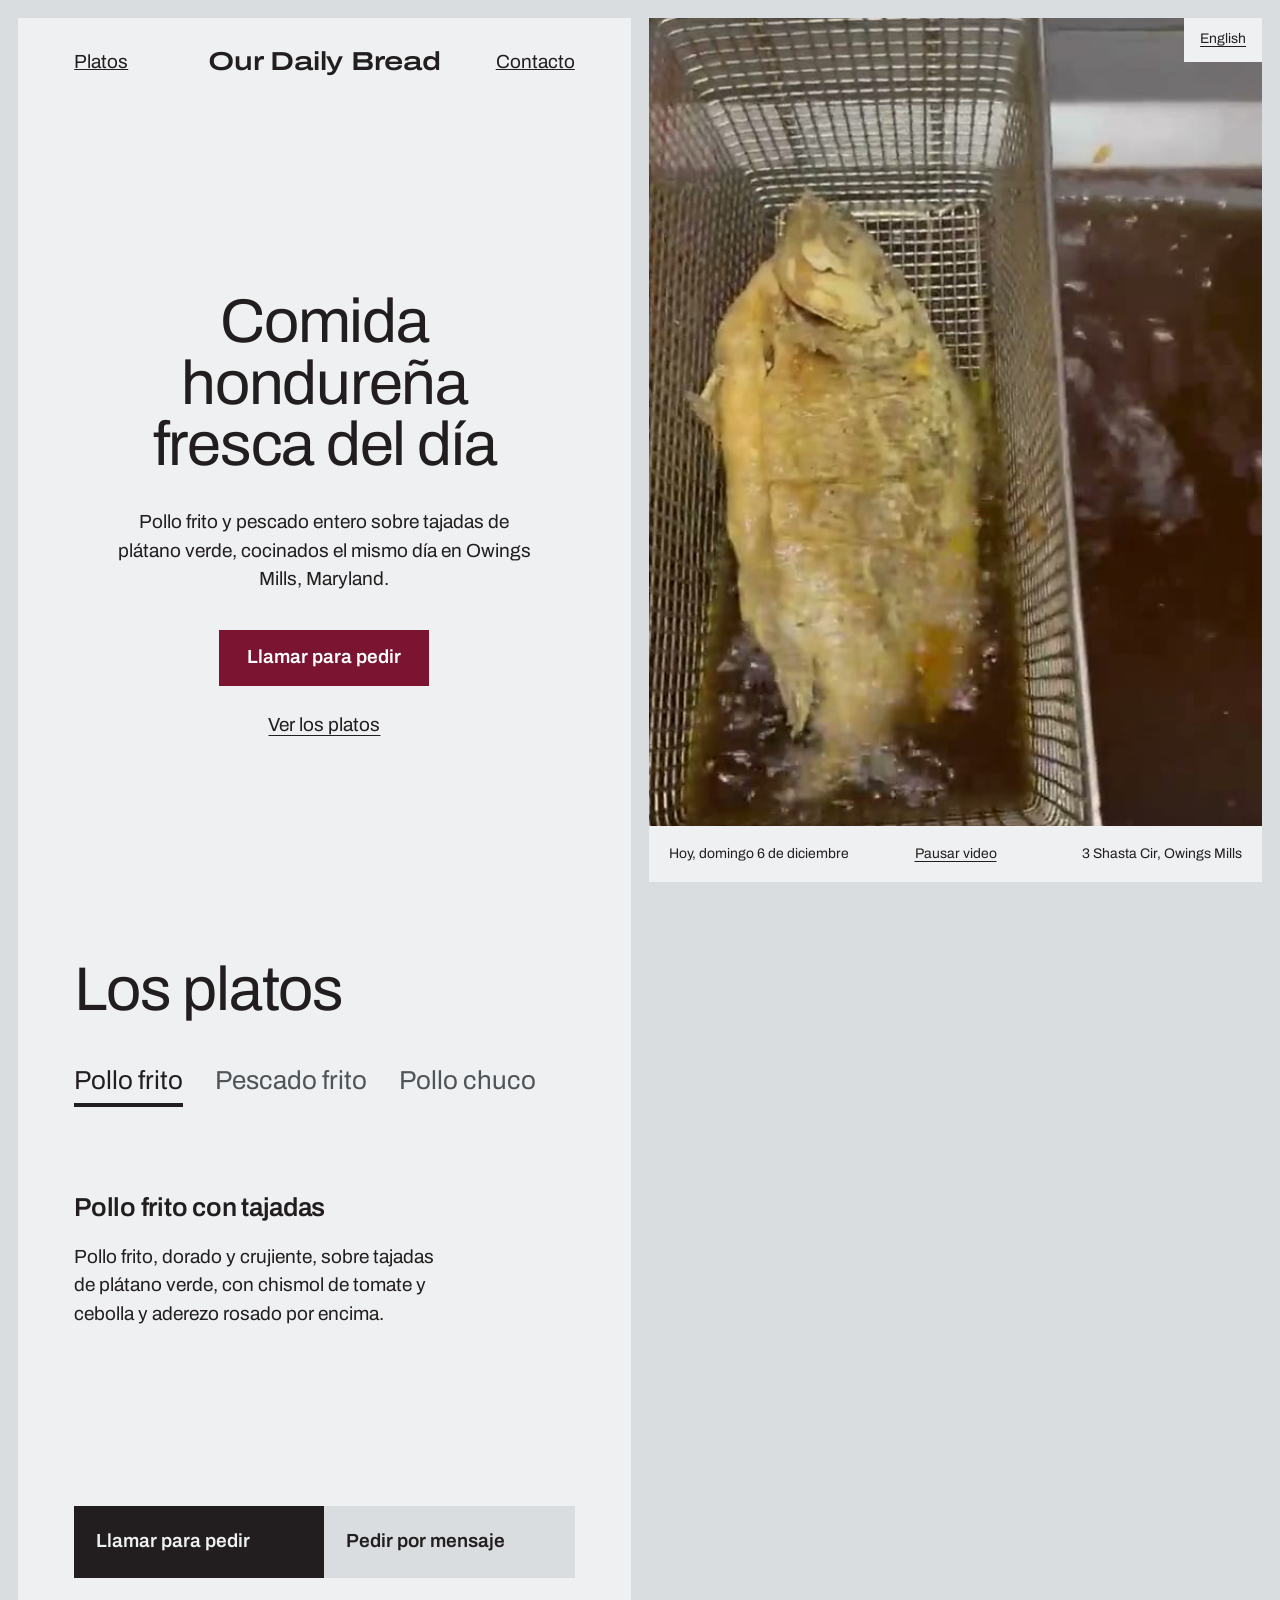
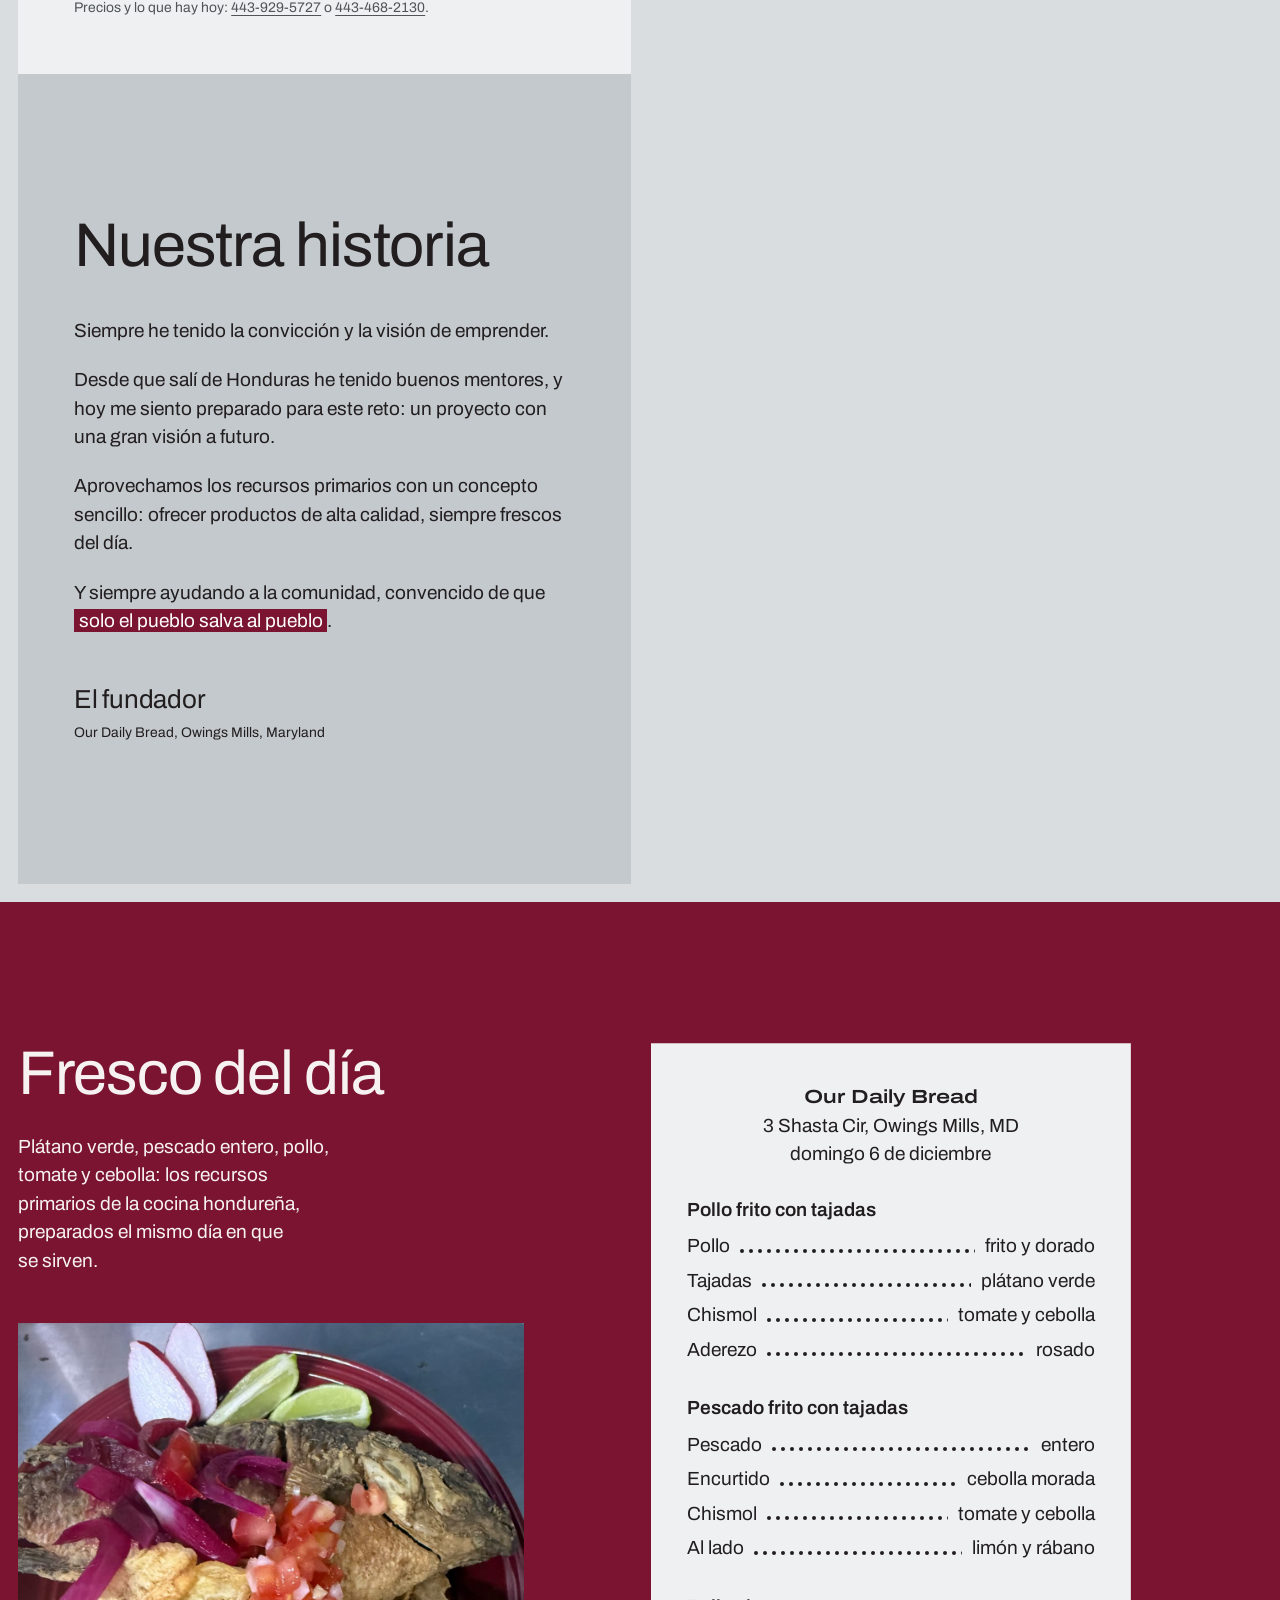
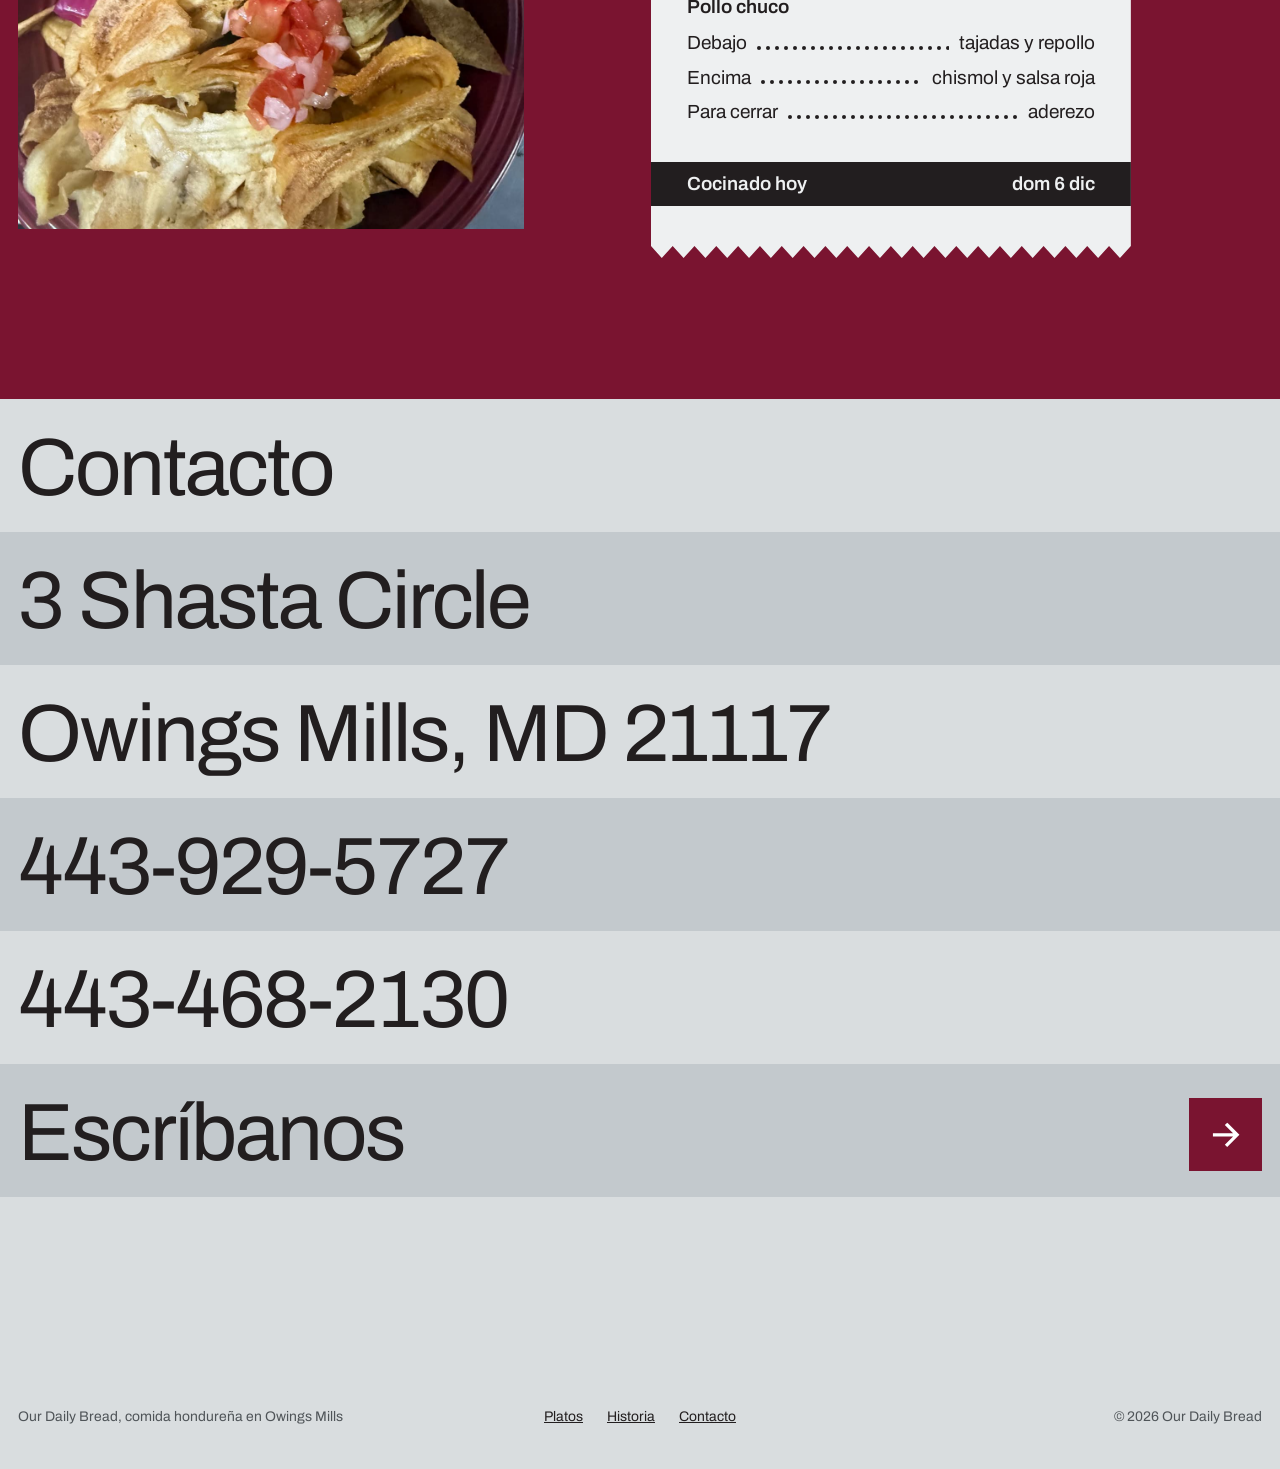
==== index.html @ 4ee17f5d "Sitio web de Our Daily Bread en español e inglés" ====
<!doctype html>
<html lang="es">
<head>
<meta charset="utf-8">
<meta name="viewport" content="width=device-width, initial-scale=1">
<title>Our Daily Bread | Comida hondureña en Owings Mills, MD</title>
<meta name="description" content="Comida hondureña fresca del día en Owings Mills, Maryland: pollo frito, pescado entero y pollo chuco con tajadas. Pedidos al 443-929-5727 o al 443-468-2130.">
<meta name="theme-color" content="#eef0f1">
<link rel="icon" href="data:,">
<link rel="preconnect" href="https://fonts.googleapis.com">
<link rel="preconnect" href="https://fonts.gstatic.com" crossorigin>
<link href="https://fonts.googleapis.com/css2?family=Archivo:wdth,wght@100..125,400..600&display=swap" rel="stylesheet">
<script>document.documentElement.classList.add('js')</script>
<script type="application/ld+json">
{
  "@context": "https://schema.org",
  "@type": "Restaurant",
  "name": "Our Daily Bread",
  "servesCuisine": "Hondureña",
  "telephone": ["+1-443-929-5727", "+1-443-468-2130"],
  "address": {
    "@type": "PostalAddress",
    "streetAddress": "3 Shasta Cir",
    "addressLocality": "Owings Mills",
    "addressRegion": "MD",
    "postalCode": "21117",
    "addressCountry": "US"
  }
}
</script>
<link rel="stylesheet" href="assets/site.css">
</head>
<body>
<a class="skip" href="#platos">Ir a los platos</a>

<div class="stage" id="inicio">
  <div class="stage-media" data-open>
    <div class="layer is-on" data-layer="freidora">
      <video muted loop playsinline preload="auto" poster="assets/pescado-freidora-poster.jpg" width="576" height="1024" aria-hidden="true">
        <source src="assets/pescado-freidora.mp4" type="video/mp4">
      </video>
    </div>
    <div class="layer" data-layer="pollo"><img src="assets/pollo-tajadas.jpg" width="1200" height="1600" alt="Pieza de pollo frito dorado sobre tajadas de plátano verde, con chismol y aderezo rosado, en plato rojo" loading="lazy" decoding="async"></div>
    <div class="layer" data-layer="pescado"><img src="assets/pescado-frito.jpg" width="1200" height="1600" alt="Pescado entero frito con encurtido de cebolla morada, chismol, limón, rábano y tajadas, en plato rojo" loading="lazy" decoding="async"></div>
    <div class="layer" data-layer="chuco"><img src="assets/pollo-chuco.jpg" width="1200" height="1600" alt="Pollo chuco en plato para llevar: pollo frito sobre tajadas con repollo, chismol, salsa roja y aderezo" loading="lazy" decoding="async"></div>
    <div class="layer" data-layer="historia">
      <video muted loop playsinline preload="none" poster="assets/pollo-chuco-armado-poster.jpg" width="576" height="1024" aria-hidden="true">
        <source src="assets/pollo-chuco-armado.mp4" type="video/mp4">
      </video>
    </div>
    <a class="idioma" href="en.html" hreflang="en" lang="en">English</a>
    <div class="stage-bar small">
      <span data-today="hoy">Cocinado el mismo día</span>
      <button class="pause" type="button" data-pause aria-pressed="false">Pausar video</button>
      <a href="https://www.google.com/maps/search/?api=1&amp;query=3+Shasta+Cir,+Owings+Mills,+MD+21117">3 Shasta Cir, Owings Mills</a>
    </div>
  </div>

  <div class="stage-text">
    <header class="sheet hero" data-stage="inicio">
      <nav class="topbar" aria-label="Principal">
        <a href="#platos">Platos</a>
        <a class="wordmark" href="#inicio" aria-label="Our Daily Bread, inicio">Our Daily Bread</a>
        <a href="#contacto">Contacto</a>
      </nav>
      <div class="hero-body">
        <h1 class="head lines">
          <span class="line"><span data-line style="--i:0">Comida hondureña</span></span>
          <span class="line"><span data-line style="--i:1">fresca del día</span></span>
        </h1>
        <p data-load style="--d:380ms">Pollo frito y pescado entero sobre tajadas de plátano verde, cocinados el mismo día en Owings Mills, Maryland.</p>
        <a class="button" href="tel:+14439295727" data-load style="--d:460ms">Llamar para pedir</a>
        <a class="link" href="#platos" data-load style="--d:520ms">Ver los platos</a>
      </div>
    </header>

    <section class="sheet platos" id="platos" data-stage="platos" aria-labelledby="platos-titulo">
      <h2 class="head" id="platos-titulo" data-reveal>Los platos</h2>
      <figure class="plato-foto">
        <img src="assets/pollo-tajadas.jpg" width="1200" height="1600" alt="Pieza de pollo frito dorado sobre tajadas de plátano verde, con chismol y aderezo rosado, en plato rojo" loading="lazy" decoding="async">
      </figure>
      <div class="tabs" role="tablist" aria-label="Elija un plato" hidden data-reveal style="--i:1">
        <span class="tab-bar" aria-hidden="true"></span>
        <button class="tab" type="button" role="tab" id="tab-pollo" aria-selected="true" aria-controls="plato-pollo" data-plate="pollo">Pollo frito</button>
        <button class="tab" type="button" role="tab" id="tab-pescado" aria-selected="false" aria-controls="plato-pescado" data-plate="pescado" tabindex="-1">Pescado frito</button>
        <button class="tab" type="button" role="tab" id="tab-chuco" aria-selected="false" aria-controls="plato-chuco" data-plate="chuco" tabindex="-1">Pollo chuco</button>
      </div>

      <div class="plato" id="plato-pollo" role="tabpanel" aria-labelledby="tab-pollo" data-plate="pollo">
        <h3>Pollo frito con tajadas</h3>
        <p>Pollo frito, dorado y crujiente, sobre tajadas de plátano verde, con chismol de tomate y cebolla y aderezo rosado por encima.</p>
        <div class="cells">
          <a class="cell cell-ink" href="tel:+14439295727">Llamar para pedir</a>
          <a class="cell cell-tone" href="sms:+14439295727?&amp;body=Hola%2C%20Our%20Daily%20Bread.%20Quiero%20pedir%20un%20pollo%20frito%20con%20tajadas." data-sms="un pollo frito con tajadas">Pedir por mensaje</a>
        </div>
      </div>
      <div class="plato" id="plato-pescado" role="tabpanel" aria-labelledby="tab-pescado" data-plate="pescado">
        <h3>Pescado frito con tajadas</h3>
        <p>Pescado entero, frito hasta quedar crujiente, con tajadas, encurtido de cebolla morada, chismol, limón y rábano.</p>
        <div class="cells">
          <a class="cell cell-ink" href="tel:+14439295727">Llamar para pedir</a>
          <a class="cell cell-tone" href="sms:+14439295727?&amp;body=Hola%2C%20Our%20Daily%20Bread.%20Quiero%20pedir%20un%20pescado%20frito%20con%20tajadas." data-sms="un pescado frito con tajadas">Pedir por mensaje</a>
        </div>
      </div>
      <div class="plato" id="plato-chuco" role="tabpanel" aria-labelledby="tab-chuco" data-plate="chuco">
        <h3>Pollo chuco</h3>
        <p>Como se come en la calle en Honduras: pollo frito sobre tajadas, con repollo, chismol, salsa roja y aderezo, en plato para llevar.</p>
        <div class="cells">
          <a class="cell cell-ink" href="tel:+14439295727">Llamar para pedir</a>
          <a class="cell cell-tone" href="sms:+14439295727?&amp;body=Hola%2C%20Our%20Daily%20Bread.%20Quiero%20pedir%20un%20pollo%20chuco." data-sms="un pollo chuco">Pedir por mensaje</a>
        </div>
      </div>
      <p class="nota small">Precios y lo que hay hoy: <a class="link nums" href="tel:+14439295727">443-929-5727</a> o <a class="link nums" href="tel:+14434682130">443-468-2130</a>.</p>
    </section>

    <section class="sheet historia" id="historia" data-stage="historia" aria-labelledby="historia-titulo">
      <div class="carta">
        <h2 class="head" id="historia-titulo" data-reveal>Nuestra historia</h2>
        <p data-reveal style="--i:1">Siempre he tenido la convicción y la visión de emprender.</p>
        <p data-reveal style="--i:2">Desde que salí de Honduras he tenido buenos mentores, y hoy me siento preparado para este reto: un proyecto con una gran visión a futuro.</p>
        <p data-reveal style="--i:3">Aprovechamos los recursos primarios con un concepto sencillo: ofrecer productos de alta calidad, siempre frescos del día.</p>
        <p data-reveal style="--i:4">Y siempre ayudando a la comunidad, convencido de que <span class="marca">solo el pueblo salva al pueblo</span>.</p>
        <p class="firma" data-reveal style="--i:5"><strong>El fundador</strong><span>Our Daily Bread, Owings Mills, Maryland</span></p>
      </div>
    </section>
  </div>
</div>

<section class="fresco" id="fresco" aria-labelledby="fresco-titulo">
  <div class="fresco-grid">
    <div class="fresco-text">
      <h2 class="head" id="fresco-titulo" data-reveal>Fresco del día</h2>
      <p data-reveal style="--i:1">Plátano verde, pescado entero, pollo, tomate y cebolla: los recursos primarios de la cocina hondureña, preparados el mismo día en que se sirven.</p>
      <img class="fresco-foto settle" data-reveal style="--i:2" src="assets/pescado-cerca.jpg" width="1200" height="1600" alt="De cerca: rábano, limón, encurtido morado, chismol y tajadas junto al pescado frito" loading="lazy" decoding="async">
    </div>

    <div class="comanda" role="group" aria-label="Lo que lleva cada plato" data-reveal style="--i:1">
      <div class="comanda-cabeza">
        <strong>Our Daily Bread</strong>
        <span>3 Shasta Cir, Owings Mills, MD</span><br>
        <span data-today="largo">Cocinado el mismo día</span>
      </div>
      <div class="grupo">
        <h3>Pollo frito con tajadas</h3>
        <dl>
          <div class="fila" data-reveal style="--i:0"><dt>Pollo</dt><dd>frito y dorado</dd></div>
          <div class="fila" data-reveal style="--i:1"><dt>Tajadas</dt><dd>plátano verde</dd></div>
          <div class="fila" data-reveal style="--i:2"><dt>Chismol</dt><dd>tomate y cebolla</dd></div>
          <div class="fila" data-reveal style="--i:3"><dt>Aderezo</dt><dd>rosado</dd></div>
        </dl>
      </div>
      <div class="grupo">
        <h3>Pescado frito con tajadas</h3>
        <dl>
          <div class="fila" data-reveal style="--i:0"><dt>Pescado</dt><dd>entero</dd></div>
          <div class="fila" data-reveal style="--i:1"><dt>Encurtido</dt><dd>cebolla morada</dd></div>
          <div class="fila" data-reveal style="--i:2"><dt>Chismol</dt><dd>tomate y cebolla</dd></div>
          <div class="fila" data-reveal style="--i:3"><dt>Al lado</dt><dd>limón y rábano</dd></div>
        </dl>
      </div>
      <div class="grupo">
        <h3>Pollo chuco</h3>
        <dl>
          <div class="fila" data-reveal style="--i:0"><dt>Debajo</dt><dd>tajadas y repollo</dd></div>
          <div class="fila" data-reveal style="--i:1"><dt>Encima</dt><dd>chismol y salsa roja</dd></div>
          <div class="fila" data-reveal style="--i:2"><dt>Para cerrar</dt><dd>aderezo</dd></div>
        </dl>
      </div>
      <p class="total"><span>Cocinado hoy</span><span data-today="corto">del día</span></p>
    </div>
  </div>
</section>

<section class="contacto" id="contacto" aria-labelledby="contacto-titulo">
  <div class="row"><h2 id="contacto-titulo" data-reveal>Contacto</h2></div>
  <a class="row" href="https://www.google.com/maps/search/?api=1&amp;query=3+Shasta+Cir,+Owings+Mills,+MD+21117"><span class="txt" data-reveal>3 Shasta Circle</span></a>
  <a class="row" href="https://www.google.com/maps/search/?api=1&amp;query=3+Shasta+Cir,+Owings+Mills,+MD+21117"><span class="txt" data-reveal>Owings Mills, MD 21117</span></a>
  <a class="row nums" href="tel:+14439295727" aria-label="Llamar al 443-929-5727"><span class="txt" data-reveal>443-929-5727</span></a>
  <a class="row nums" href="tel:+14434682130" aria-label="Llamar al 443-468-2130"><span class="txt" data-reveal>443-468-2130</span></a>
  <a class="row row-saludo" href="sms:+14439295727?&amp;body=Hola%2C%20Our%20Daily%20Bread." data-sms="">
    <span class="txt" data-reveal>Escríbanos</span>
    <span class="flecha" aria-hidden="true"><svg viewBox="0 0 24 24" fill="none" stroke="currentColor" stroke-width="2.4" stroke-linecap="square"><path d="M4 12h15M13 5l7 7-7 7"/></svg></span>
  </a>
</section>

<footer class="pie">
  <p>Our Daily Bread, comida hondureña en Owings Mills</p>
  <nav aria-label="Pie de página">
    <a href="#platos">Platos</a>
    <a href="#historia">Historia</a>
    <a href="#contacto">Contacto</a>
  </nav>
  <p>© 2026 Our Daily Bread</p>
</footer>

<script src="assets/site.js"></script>
</body>
</html>
---- assets/site.css ----
:root {
  /* colores tomados del sujeto: la mesa de acero, la luz sobre el acero y el plato rojo vino */
  --bg: #d9dddf;
  --surface: #eef0f1;
  --ink: #221e1f;
  --muted: #4f5458;
  --accent: #7a1430;
  --accent-ink: #ffffff;
  --field-1: #c3c9cd;  --field-1-ink: #221e1f;
  --field-2: #7a1430;  --field-2-ink: #f7f2f2;

  --font: "Archivo", system-ui, sans-serif;
  --step-small: clamp(0.8125rem, 0.79rem + 0.1vw, 0.875rem);
  --step-body: clamp(1.0625rem, 1rem + 0.25vw, 1.1875rem);
  --step-lead: clamp(1.25rem, 1.1rem + 0.7vw, 1.625rem);
  --step-head: clamp(2rem, 1.3rem + 3.2vw, 4rem);
  --step-display: clamp(2.25rem, 0.6rem + 5.6vw, 5.5rem);

  --frame: clamp(16px, 1.4vw, 20px);
  --pad: clamp(24px, 4.4vw, 64px);
  --gutter: clamp(16px, 1.7vw, 24px);
  --section: clamp(88px, 11vw, 160px);

  --ease-out: cubic-bezier(0.22, 1, 0.36, 1);
  --ease-expo: cubic-bezier(0.16, 1, 0.3, 1);
  --ease-in-out: cubic-bezier(0.76, 0, 0.24, 1);
  --ease-soft: cubic-bezier(0.33, 1, 0.68, 1);
  --t-press: 140ms;
  --t-hover: 180ms;
  --fade: 1600ms;
}

*, *::before, *::after { box-sizing: border-box; }
html { -webkit-text-size-adjust: 100%; text-size-adjust: 100%; }
body { margin: 0; background: var(--bg); color: var(--ink); font-family: var(--font); font-size: var(--step-body); line-height: 1.5; font-kerning: normal; -webkit-font-smoothing: antialiased; }
h1, h2, h3, p, figure, dl, dd { margin: 0; }
h1, h2, h3 { font-weight: 400; text-wrap: balance; }
p { text-wrap: pretty; }
img, video { display: block; max-width: 100%; }
a { color: inherit; }
button { font: inherit; color: inherit; background: none; border: 0; padding: 0; cursor: pointer; }
:focus-visible { outline: 2px solid var(--accent); outline-offset: 3px; }
::selection { background: var(--accent); color: var(--accent-ink); }
.nums { font-variant-numeric: tabular-nums; }
[hidden] { display: none !important; }

.skip { position: absolute; left: var(--frame); top: -100px; z-index: 10; background: var(--ink); color: var(--surface); padding: 12px 16px; text-decoration: none; }
.skip:focus { top: var(--frame); }

.head { font-size: var(--step-head); line-height: 1.0; letter-spacing: -0.02em; }
.lead { font-size: var(--step-lead); line-height: 1.3; letter-spacing: -0.01em; }
.small { font-size: var(--step-small); line-height: 1.45; }

.button { display: inline-flex; align-items: center; justify-content: center; min-height: 56px; padding: 0 28px; background: var(--accent); color: var(--accent-ink); font-weight: 600; text-decoration: none; transition: transform var(--t-press) var(--ease-out), background-color var(--t-hover) ease; }
.button:active { transform: scale(0.97); }
.link { text-decoration: underline; text-decoration-thickness: 0.07em; text-underline-offset: 0.22em; transition: text-decoration-color var(--t-hover) ease, color var(--t-hover) ease; }

/* ---------- el escenario: media fija a la derecha, hojas de papel a la izquierda ---------- */
.stage { display: grid; grid-template-columns: minmax(0, 1fr) minmax(0, 1fr); column-gap: var(--frame); padding: var(--frame); align-items: start; }
.stage-media { grid-column: 2; grid-row: 1; position: sticky; top: var(--frame); height: calc(100svh - 2 * var(--frame)); overflow: clip; background: #3a2a22; }
.layer { position: absolute; inset: 0; opacity: 0; transition: opacity var(--fade) var(--ease-soft); }
.layer.is-on { opacity: 1; }
.layer img, .layer video { width: 100%; height: 100%; object-fit: cover; background: #3a2a22; }
.layer img { object-position: 50% 45%; }
.stage-bar { position: absolute; inset: auto 0 0 0; min-height: 56px; display: grid; grid-template-columns: 1fr auto 1fr; align-items: center; gap: 16px; padding: 8px 20px; background: var(--surface); }
.stage-bar > :last-child { justify-self: end; text-align: right; }
.stage-bar a { text-decoration: none; }
.idioma { position: absolute; top: 0; right: 0; min-height: 44px; display: inline-flex; align-items: center; padding: 0 16px; background: var(--surface); font-size: var(--step-small); text-decoration: underline; text-decoration-thickness: 0.07em; text-underline-offset: 0.22em; }
.pause { min-height: 40px; padding: 0 4px; text-decoration: underline; text-decoration-thickness: 0.07em; text-underline-offset: 0.22em; }

.stage-text { grid-column: 1; grid-row: 1; min-width: 0; }
.sheet { background: var(--surface); padding: var(--pad); }

/* portada, armada como una carta de menú */
.hero { min-height: calc(100svh - 2 * var(--frame)); display: flex; flex-direction: column; align-items: center; text-align: center; padding-top: 22px; }
.topbar { width: 100%; display: grid; grid-template-columns: 1fr auto 1fr; align-items: center; gap: 16px; }
.topbar > :first-child { justify-self: start; }
.topbar > :last-child { justify-self: end; }
.topbar a { min-height: 44px; display: inline-flex; align-items: center; }
.wordmark { font-size: var(--step-lead); font-weight: 600; font-stretch: 125%; letter-spacing: -0.01em; text-decoration: none; white-space: nowrap; }
.hero-body { margin-top: clamp(4.5rem, 23svh, 14rem); display: flex; flex-direction: column; align-items: center; }
.hero h1 { max-width: 18ch; }
.lines .line { display: block; overflow: clip; padding-bottom: 0.08em; margin-bottom: -0.08em; }
.lines [data-line] { display: block; }
.hero-body > p { margin-top: 32px; max-width: 40ch; }
.hero-body .button { margin-top: 36px; }
.hero-body .link { margin-top: 18px; min-height: 44px; display: inline-flex; align-items: center; }

/* los platos */
.platos { min-height: 88svh; display: flex; flex-direction: column; padding-top: clamp(56px, 6vw, 96px); }
/* pestañas deslizantes (transitions.dev "tabs sliding", con barra de tinta en lugar de píldora) */
.tabs { position: relative; display: flex; flex-wrap: wrap; gap: 6px 32px; margin-top: 36px; padding-bottom: 6px; font-size: var(--step-lead); letter-spacing: -0.01em; }
.tab { min-height: 48px; color: var(--muted); transition: color 250ms var(--ease-out); }
.tab[aria-selected="true"] { color: var(--ink); }
.tab-bar { position: absolute; left: 0; top: 0; width: 0; height: 4px; background: var(--ink); transition: transform 250ms var(--ease-out), width 250ms var(--ease-out); will-change: transform, width; pointer-events: none; }
@media (prefers-reduced-motion: reduce) { .tab-bar, .tab { transition: none !important; } }
.plato { flex: 1; display: flex; flex-direction: column; padding-top: clamp(48px, 9svh, 112px); }
.plato + .plato { margin-top: 48px; }
.js .plato + .plato { margin-top: 0; }
.plato h3 { font-size: var(--step-lead); line-height: 1.2; letter-spacing: -0.01em; font-weight: 600; }
.plato p { margin-top: 20px; max-width: 34ch; }
.cells { margin-top: auto; padding-top: 48px; display: grid; grid-template-columns: 1fr 1fr; }
.cell { min-height: 72px; display: flex; align-items: center; padding: 0 22px; font-weight: 600; text-decoration: none; transition: transform var(--t-press) var(--ease-out), background-color var(--t-hover) ease, color var(--t-hover) ease; }
.cell:active { transform: scale(0.98); }
.cell-ink { background: var(--ink); color: var(--surface); }
.cell-tone { background: var(--bg); color: var(--ink); }
.nota { margin-top: 20px; color: var(--muted); }
.nota a { white-space: nowrap; }
.plato-foto { display: none; }

/* la carta del fundador */
.historia { background: var(--field-1); color: var(--field-1-ink); padding-block: var(--section); }
.carta { max-width: 520px; }
.carta h2 { margin-bottom: 40px; }
.carta p + p { margin-top: 1.1em; }
.marca { background: var(--accent); color: var(--accent-ink); padding: 0.06em 0.24em; box-decoration-break: clone; -webkit-box-decoration-break: clone; }
.carta .firma { margin-top: 44px; }
.firma strong { display: block; font-size: var(--step-lead); font-weight: 400; letter-spacing: -0.01em; }
.firma span { display: block; margin-top: 4px; font-size: var(--step-small); }

/* fresco del día: el campo rojo del plato y la comanda */
.fresco { background: var(--field-2); color: var(--field-2-ink); padding: var(--section) var(--frame); }
.fresco-grid { display: grid; grid-template-columns: repeat(12, minmax(0, 1fr)); column-gap: var(--gutter); align-items: start; }
.fresco-text { grid-column: 1 / span 5; }
.fresco-text p { margin-top: 28px; max-width: 30ch; }
.fresco-foto { margin-top: 48px; width: 100%; height: auto; aspect-ratio: 1; object-fit: cover; background: #5c1024; }
.comanda { grid-column: 7 / span 5; width: 100%; max-width: 480px; background: var(--surface); color: var(--ink); padding: 40px 36px 52px; font-variant-numeric: tabular-nums;
  clip-path: polygon(0 0, 100% 0, 100% calc(100% - 12px), 97.727% 100%, 95.455% calc(100% - 12px), 93.182% 100%, 90.909% calc(100% - 12px), 88.636% 100%, 86.364% calc(100% - 12px), 84.091% 100%, 81.818% calc(100% - 12px), 79.545% 100%, 77.273% calc(100% - 12px), 75% 100%, 72.727% calc(100% - 12px), 70.455% 100%, 68.182% calc(100% - 12px), 65.909% 100%, 63.636% calc(100% - 12px), 61.364% 100%, 59.091% calc(100% - 12px), 56.818% 100%, 54.545% calc(100% - 12px), 52.273% 100%, 50% calc(100% - 12px), 47.727% 100%, 45.455% calc(100% - 12px), 43.182% 100%, 40.909% calc(100% - 12px), 38.636% 100%, 36.364% calc(100% - 12px), 34.091% 100%, 31.818% calc(100% - 12px), 29.545% 100%, 27.273% calc(100% - 12px), 25% 100%, 22.727% calc(100% - 12px), 20.455% 100%, 18.182% calc(100% - 12px), 15.909% 100%, 13.636% calc(100% - 12px), 11.364% 100%, 9.091% calc(100% - 12px), 6.818% 100%, 4.545% calc(100% - 12px), 2.273% 100%, 0% calc(100% - 12px)); }
.comanda-cabeza { text-align: center; }
.comanda-cabeza strong { display: block; font-weight: 600; font-stretch: 125%; }
.grupo { margin-top: 28px; }
.grupo h3 { font-size: inherit; font-weight: 600; line-height: 1.4; margin-bottom: 6px; }
.fila { display: flex; align-items: baseline; gap: 10px; padding-block: 3px; }
.fila dt { order: 1; }
.fila dd { order: 3; text-align: right; }
.fila::after { content: ""; order: 2; flex: 1; min-width: 24px; height: 4px; align-self: center; transform: translateY(4px);
  background: url("data:image/svg+xml,%3Csvg xmlns='http://www.w3.org/2000/svg' width='9' height='4'%3E%3Ccircle cx='2' cy='2' r='2' fill='%23221e1f'/%3E%3C/svg%3E") repeat-x left center / 9px 4px; }
.total { margin: 32px -36px 0; min-height: 44px; display: flex; justify-content: space-between; align-items: center; gap: 16px; padding: 0 36px; background: var(--ink); color: var(--surface); font-weight: 600; }

/* contacto: la dirección en filas grandes */
.contacto { font-size: var(--step-display); line-height: 1.0; letter-spacing: -0.025em; }
.row { min-height: clamp(84px, 10.4vw, 150px); display: flex; align-items: flex-end; justify-content: space-between; gap: 24px; padding: 0 var(--frame) 0.28em; text-decoration: none; background: var(--bg); color: var(--ink); }
.row:nth-child(even) { background: var(--field-1); }
.contacto h2 { font-size: inherit; }
a.row { transition: background-color var(--t-hover) ease, color var(--t-hover) ease; }
a.row .txt { transition: transform 420ms var(--ease-out); }
.row-saludo .flecha { flex: none; width: 0.9em; height: 0.9em; margin-bottom: 0.04em; display: grid; place-items: center; background: var(--accent); color: var(--accent-ink); transition: transform var(--t-press) var(--ease-out); }
.row-saludo .flecha svg { width: 46%; height: 46%; }
.row-saludo:active .flecha { transform: scale(0.94); }

/* cierre: una sola línea */
.pie { display: grid; grid-template-columns: 1fr auto 1fr; align-items: baseline; gap: 16px 24px; padding: 22svh var(--frame) 30px; font-size: var(--step-small); }
.pie nav { display: flex; gap: 24px; }
.pie nav a { min-height: 44px; display: inline-flex; align-items: center; }
.pie > :last-child { justify-self: end; color: var(--muted); }
.pie > :first-child { color: var(--muted); }

@media (hover: hover) and (pointer: fine) {
  .button:hover { background: #5e0f25; }
  .link:hover, .pause:hover, .idioma:hover { text-decoration-thickness: 0.14em; }
  .topbar a:hover, .pie nav a:hover { text-decoration: underline; text-decoration-thickness: 0.07em; text-underline-offset: 0.22em; }
  .tab:hover { color: var(--ink); }
  .cell-ink:hover { background: var(--accent); color: var(--accent-ink); }
  .cell-tone:hover { background: var(--field-1); }
  a.row:hover { background: var(--ink); color: var(--surface); }
  a.row:hover .txt { transform: translateX(0.18em); }
}

/* ---------- teléfono y tableta: una sola columna ---------- */
@media (max-width: 56.24em) {
  .stage { display: block; padding: var(--frame) 0 0; }
  .stage-media { position: sticky; top: var(--frame); height: 56svh; margin-inline: var(--frame); z-index: 0; }
  .stage-text { position: relative; z-index: 1; }
  .sheet { padding-inline: var(--frame); }
  .hero { min-height: 0; padding-top: 20px; padding-bottom: 64px; }
  .topbar { gap: 12px; }
  .wordmark { font-stretch: 110%; }
  .hero-body { margin-top: 44px; }
  .hero-body > p { margin-top: 24px; }
  .hero-body .button { width: 100%; margin-top: 28px; }
  .stage-bar { grid-template-columns: 1fr auto; padding: 6px 16px; }
  .stage-bar > :last-child { display: none; }
  .stage-bar > :nth-child(2) { justify-self: end; }
  .platos { min-height: 0; padding-top: 56px; padding-bottom: 64px; }
  .plato-foto { display: block; max-width: 560px; margin-top: 28px; aspect-ratio: 1; background: var(--bg); }
  .plato-foto img { width: 100%; height: 100%; object-fit: cover; }
  .tabs { margin-top: 20px; gap: 4px 16px; font-size: var(--step-body); letter-spacing: 0; }
  .plato { padding-top: 28px; }
  .cells { grid-template-columns: 1fr; padding-top: 32px; }
  .cell { min-height: 60px; }
  .historia { padding-block: 88px; }
  .fresco { padding-block: 88px; }
  .fresco-text, .comanda { grid-column: 1 / -1; }
  .fresco-foto { margin-top: 36px; }
  .comanda { max-width: 560px; margin-top: 48px; padding-inline: 22px; }
  .total { margin-inline: -22px; padding-inline: 22px; }
  .contacto { font-size: clamp(2rem, 9.6vw, 3.5rem); }
  .row { align-items: center; padding-block: 12px; }
  .contacto .row-saludo { background: var(--accent); color: var(--accent-ink); }
  .row-saludo .flecha { width: 56px; height: 56px; margin: 0; background: var(--accent-ink); color: var(--accent); }
  .row-saludo .flecha svg { width: 22px; height: 22px; }
  .pie { grid-template-columns: 1fr; gap: 8px; padding: 20svh var(--frame) 24px; }
  .pie nav { flex-wrap: wrap; gap: 0 20px; }
  .pie > :last-child { justify-self: start; }
}

/* ---------- movimiento: solo con JS y sin preferencia de movimiento reducido ---------- */
@media (prefers-reduced-motion: no-preference) {
  .layer img { transform: scale(1.06); transition: transform 7s var(--ease-soft); }
  .layer.is-on img { transform: none; }
  .js .hero [data-line] { transform: translateY(105%); animation: line-up 900ms var(--ease-expo) forwards; animation-delay: calc(120ms + var(--i, 0) * 90ms); }
  .js .hero [data-load] { opacity: 0; transform: translateY(14px); animation: rise 560ms var(--ease-out) forwards; animation-delay: var(--d, 400ms); }
  .js .stage-media[data-open] { clip-path: inset(0 0 100% 0); animation: open 1100ms var(--ease-in-out) 120ms forwards; }
  .js [data-reveal] { opacity: 0; transform: translateY(24px); transition: opacity 700ms var(--ease-out), transform 900ms var(--ease-expo); transition-delay: calc(var(--i, 0) * 80ms); }
  .js [data-reveal].is-in { opacity: 1; transform: none; }
  .js a.row .txt.is-in { transition: transform 420ms var(--ease-out), opacity 700ms var(--ease-out); }
  .js .fila[data-reveal] { transform: translateX(-12px); transition-delay: calc(var(--i, 0) * 55ms); }
  .js .fila[data-reveal].is-in { transform: none; }
  .js .settle[data-reveal] { transform: scale(1.04); transition: opacity 900ms var(--ease-out), transform 1400ms var(--ease-soft); }
  .js .settle[data-reveal].is-in { transform: none; }
  .js .plato:not([hidden]) > * { animation: rise 520ms var(--ease-out) both; }
  .js .plato:not([hidden]) > :nth-child(2) { animation-delay: 60ms; }
  .js .plato:not([hidden]) > :nth-child(3) { animation-delay: 120ms; }
}
@keyframes line-up { to { transform: none; } }
@keyframes rise { from { opacity: 0; transform: translateY(14px); } to { opacity: 1; transform: none; } }
@keyframes open { to { clip-path: inset(0); } }
@media (prefers-reduced-motion: reduce) { .layer { transition: none; } }
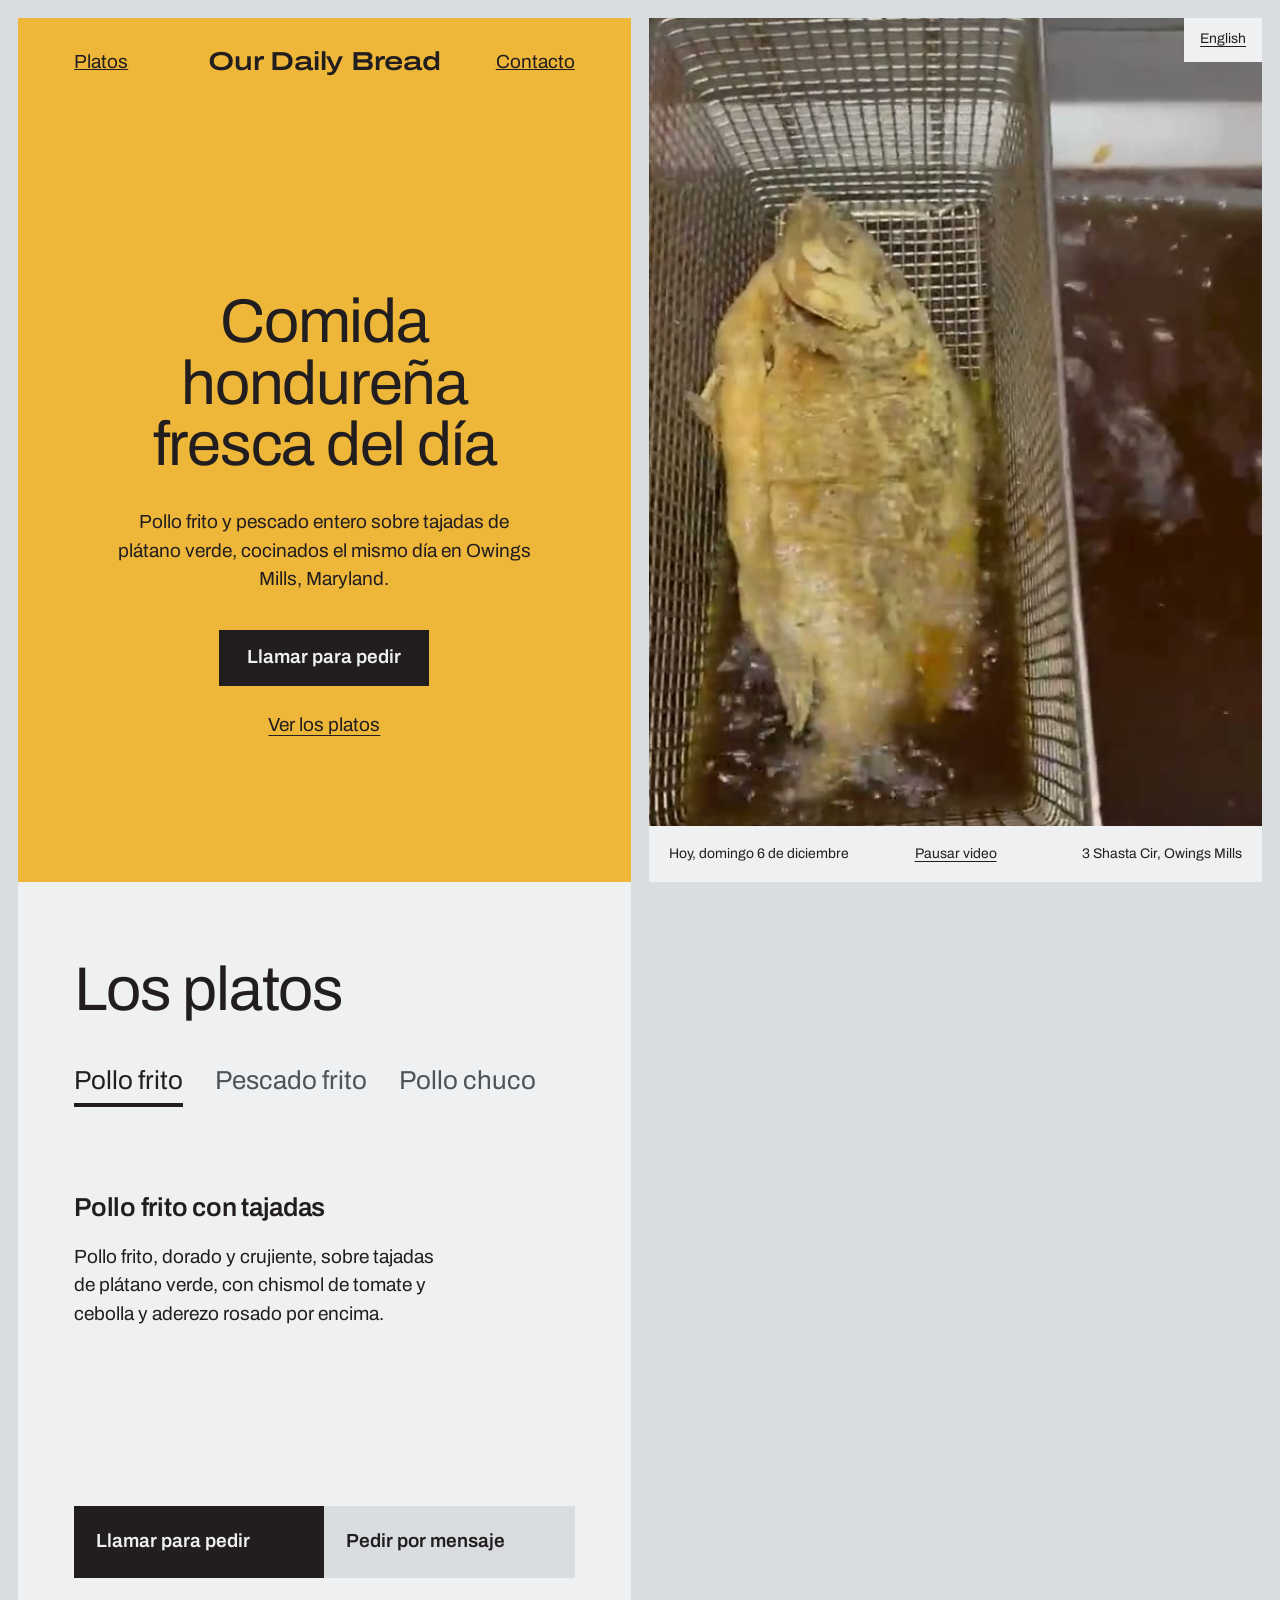
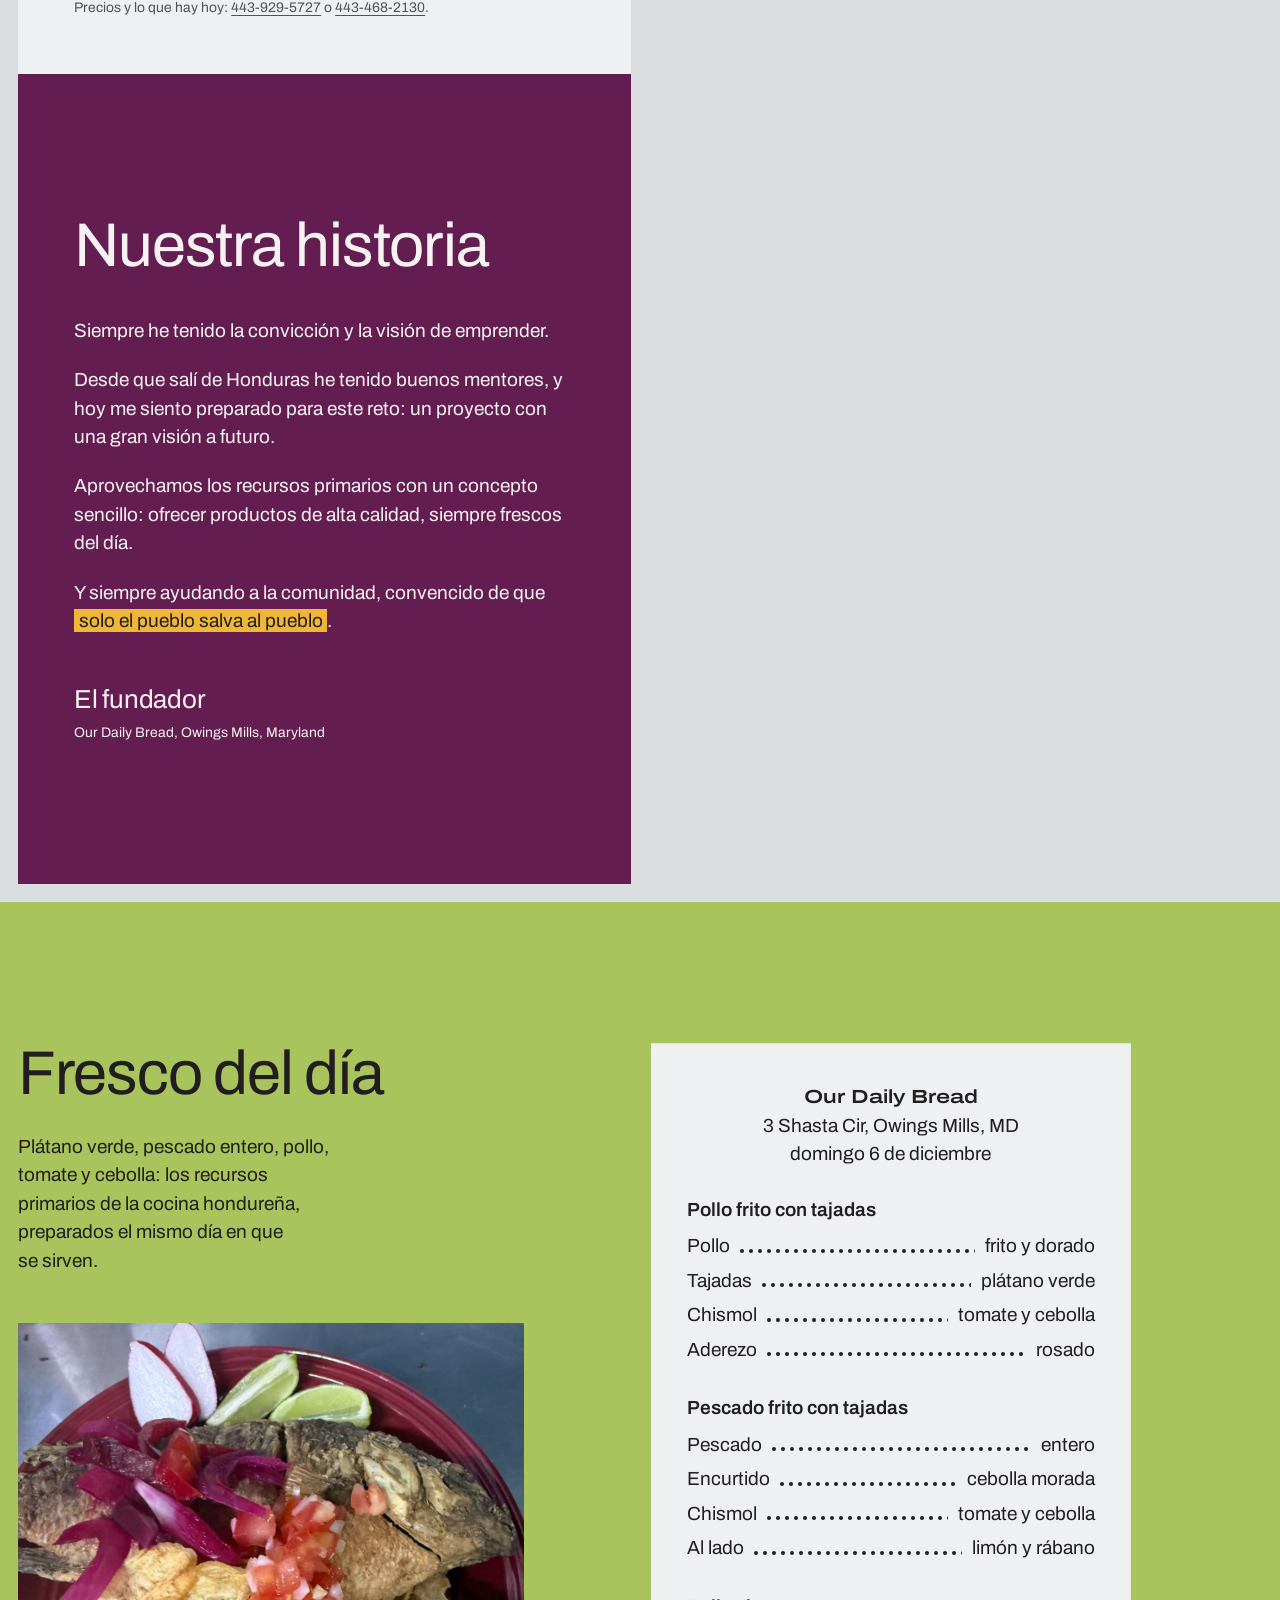
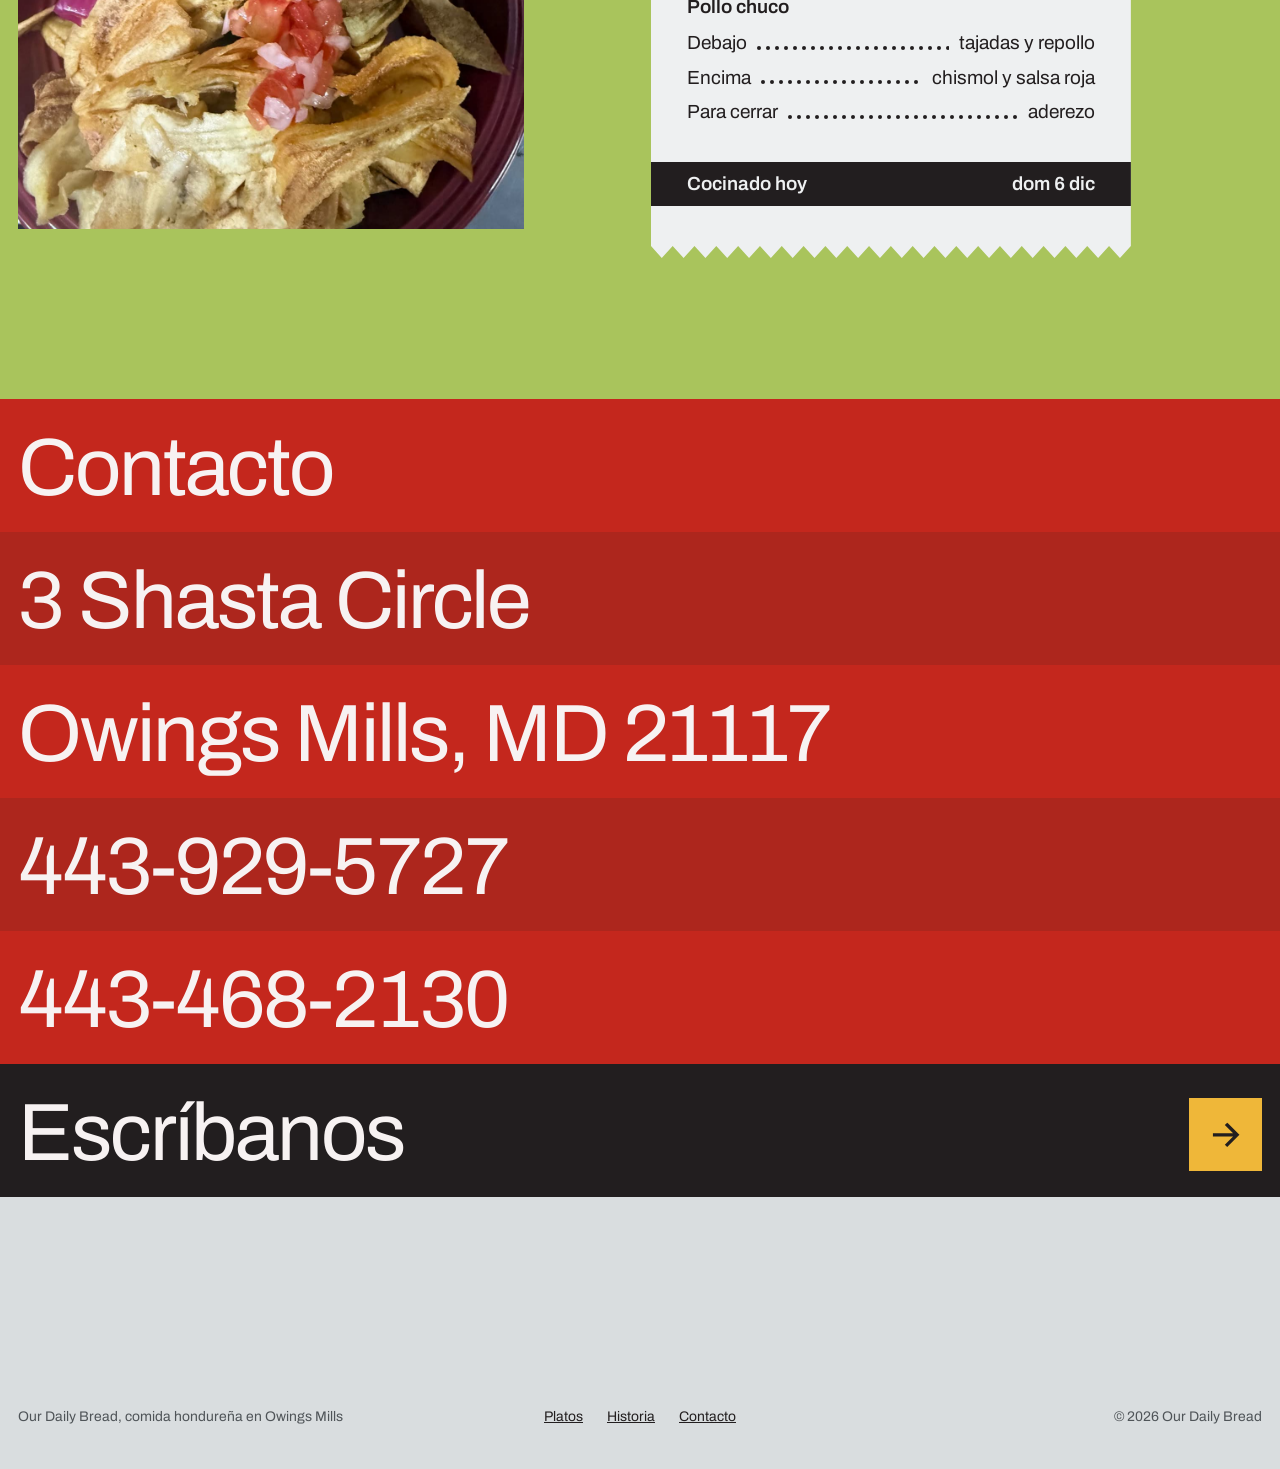
==== commit e7bed024: "Paleta con los colores del cliente: amarillo, morado, verde y rojo Cada color ocupa una sección ente" ====
--- a/index.html
+++ b/index.html
@@ -5,7 +5,7 @@
 <meta name="viewport" content="width=device-width, initial-scale=1">
 <title>Our Daily Bread | Comida hondureña en Owings Mills, MD</title>
 <meta name="description" content="Comida hondureña fresca del día en Owings Mills, Maryland: pollo frito, pescado entero y pollo chuco con tajadas. Pedidos al 443-929-5727 o al 443-468-2130.">
-<meta name="theme-color" content="#eef0f1">
+<meta name="theme-color" content="#d9dddf">
 <link rel="icon" href="data:,">
 <link rel="preconnect" href="https://fonts.googleapis.com">
 <link rel="preconnect" href="https://fonts.gstatic.com" crossorigin>
--- a/assets/site.css
+++ b/assets/site.css
@@ -1,13 +1,17 @@
 :root {
-  /* colores tomados del sujeto: la mesa de acero, la luz sobre el acero y el plato rojo vino */
+  /* el fondo sale de la mesa de acero; los cuatro colores que pidió el cliente salen del plato.
+     Cada color es una sección entera (nunca dos colores dentro de un mismo bloque) y la acción va en tinta. */
   --bg: #d9dddf;
   --surface: #eef0f1;
   --ink: #221e1f;
   --muted: #4f5458;
-  --accent: #7a1430;
-  --accent-ink: #ffffff;
-  --field-1: #c3c9cd;  --field-1-ink: #221e1f;
-  --field-2: #7a1430;  --field-2-ink: #f7f2f2;
+  --amarillo: #efb739;  /* la tajada dorada */
+  --morado: #631d51;    /* la cebolla morada del encurtido */
+  --verde: #a9c45c;     /* el limón */
+  --rojo: #c4271d;      /* el tomate del chismol */
+  --rojo-2: color-mix(in srgb, var(--rojo) 86%, var(--ink));
+  --claro: #f7f2f2;     /* texto sobre morado y rojo */
+  --focus: var(--ink);
 
   --font: "Archivo", system-ui, sans-serif;
   --step-small: clamp(0.8125rem, 0.79rem + 0.1vw, 0.875rem);
@@ -39,8 +43,8 @@
 img, video { display: block; max-width: 100%; }
 a { color: inherit; }
 button { font: inherit; color: inherit; background: none; border: 0; padding: 0; cursor: pointer; }
-:focus-visible { outline: 2px solid var(--accent); outline-offset: 3px; }
-::selection { background: var(--accent); color: var(--accent-ink); }
+:focus-visible { outline: 2px solid var(--focus); outline-offset: 3px; }
+::selection { background: var(--ink); color: var(--surface); }
 .nums { font-variant-numeric: tabular-nums; }
 [hidden] { display: none !important; }
 
@@ -51,16 +55,16 @@
 .lead { font-size: var(--step-lead); line-height: 1.3; letter-spacing: -0.01em; }
 .small { font-size: var(--step-small); line-height: 1.45; }
 
-.button { display: inline-flex; align-items: center; justify-content: center; min-height: 56px; padding: 0 28px; background: var(--accent); color: var(--accent-ink); font-weight: 600; text-decoration: none; transition: transform var(--t-press) var(--ease-out), background-color var(--t-hover) ease; }
+.button { display: inline-flex; align-items: center; justify-content: center; min-height: 56px; padding: 0 28px; background: var(--ink); color: var(--surface); font-weight: 600; text-decoration: none; transition: transform var(--t-press) var(--ease-out), background-color var(--t-hover) ease; }
 .button:active { transform: scale(0.97); }
 .link { text-decoration: underline; text-decoration-thickness: 0.07em; text-underline-offset: 0.22em; transition: text-decoration-color var(--t-hover) ease, color var(--t-hover) ease; }
 
 /* ---------- el escenario: media fija a la derecha, hojas de papel a la izquierda ---------- */
 .stage { display: grid; grid-template-columns: minmax(0, 1fr) minmax(0, 1fr); column-gap: var(--frame); padding: var(--frame); align-items: start; }
-.stage-media { grid-column: 2; grid-row: 1; position: sticky; top: var(--frame); height: calc(100svh - 2 * var(--frame)); overflow: clip; background: #3a2a22; }
+.stage-media { grid-column: 2; grid-row: 1; position: sticky; top: var(--frame); height: calc(100svh - 2 * var(--frame)); overflow: clip; background: var(--ink); }
 .layer { position: absolute; inset: 0; opacity: 0; transition: opacity var(--fade) var(--ease-soft); }
 .layer.is-on { opacity: 1; }
-.layer img, .layer video { width: 100%; height: 100%; object-fit: cover; background: #3a2a22; }
+.layer img, .layer video { width: 100%; height: 100%; object-fit: cover; background: var(--ink); }
 .layer img { object-position: 50% 45%; }
 .stage-bar { position: absolute; inset: auto 0 0 0; min-height: 56px; display: grid; grid-template-columns: 1fr auto 1fr; align-items: center; gap: 16px; padding: 8px 20px; background: var(--surface); }
 .stage-bar > :last-child { justify-self: end; text-align: right; }
@@ -72,7 +76,7 @@
 .sheet { background: var(--surface); padding: var(--pad); }
 
 /* portada, armada como una carta de menú */
-.hero { min-height: calc(100svh - 2 * var(--frame)); display: flex; flex-direction: column; align-items: center; text-align: center; padding-top: 22px; }
+.hero { background: var(--amarillo); color: var(--ink); min-height: calc(100svh - 2 * var(--frame)); display: flex; flex-direction: column; align-items: center; text-align: center; padding-top: 22px; }
 .topbar { width: 100%; display: grid; grid-template-columns: 1fr auto 1fr; align-items: center; gap: 16px; }
 .topbar > :first-child { justify-self: start; }
 .topbar > :last-child { justify-self: end; }
@@ -109,21 +113,21 @@
 .plato-foto { display: none; }
 
 /* la carta del fundador */
-.historia { background: var(--field-1); color: var(--field-1-ink); padding-block: var(--section); }
+.historia { background: var(--morado); color: var(--claro); --focus: var(--claro); padding-block: var(--section); }
 .carta { max-width: 520px; }
 .carta h2 { margin-bottom: 40px; }
 .carta p + p { margin-top: 1.1em; }
-.marca { background: var(--accent); color: var(--accent-ink); padding: 0.06em 0.24em; box-decoration-break: clone; -webkit-box-decoration-break: clone; }
+.marca { background: var(--amarillo); color: var(--ink); padding: 0.06em 0.24em; box-decoration-break: clone; -webkit-box-decoration-break: clone; }
 .carta .firma { margin-top: 44px; }
 .firma strong { display: block; font-size: var(--step-lead); font-weight: 400; letter-spacing: -0.01em; }
 .firma span { display: block; margin-top: 4px; font-size: var(--step-small); }
 
-/* fresco del día: el campo rojo del plato y la comanda */
-.fresco { background: var(--field-2); color: var(--field-2-ink); padding: var(--section) var(--frame); }
+/* fresco del día: el campo verde del limón y la comanda */
+.fresco { background: var(--verde); color: var(--ink); padding: var(--section) var(--frame); }
 .fresco-grid { display: grid; grid-template-columns: repeat(12, minmax(0, 1fr)); column-gap: var(--gutter); align-items: start; }
 .fresco-text { grid-column: 1 / span 5; }
 .fresco-text p { margin-top: 28px; max-width: 30ch; }
-.fresco-foto { margin-top: 48px; width: 100%; height: auto; aspect-ratio: 1; object-fit: cover; background: #5c1024; }
+.fresco-foto { margin-top: 48px; width: 100%; height: auto; aspect-ratio: 1; object-fit: cover; background: color-mix(in srgb, var(--verde) 70%, var(--ink)); }
 .comanda { grid-column: 7 / span 5; width: 100%; max-width: 480px; background: var(--surface); color: var(--ink); padding: 40px 36px 52px; font-variant-numeric: tabular-nums;
   clip-path: polygon(0 0, 100% 0, 100% calc(100% - 12px), 97.727% 100%, 95.455% calc(100% - 12px), 93.182% 100%, 90.909% calc(100% - 12px), 88.636% 100%, 86.364% calc(100% - 12px), 84.091% 100%, 81.818% calc(100% - 12px), 79.545% 100%, 77.273% calc(100% - 12px), 75% 100%, 72.727% calc(100% - 12px), 70.455% 100%, 68.182% calc(100% - 12px), 65.909% 100%, 63.636% calc(100% - 12px), 61.364% 100%, 59.091% calc(100% - 12px), 56.818% 100%, 54.545% calc(100% - 12px), 52.273% 100%, 50% calc(100% - 12px), 47.727% 100%, 45.455% calc(100% - 12px), 43.182% 100%, 40.909% calc(100% - 12px), 38.636% 100%, 36.364% calc(100% - 12px), 34.091% 100%, 31.818% calc(100% - 12px), 29.545% 100%, 27.273% calc(100% - 12px), 25% 100%, 22.727% calc(100% - 12px), 20.455% 100%, 18.182% calc(100% - 12px), 15.909% 100%, 13.636% calc(100% - 12px), 11.364% 100%, 9.091% calc(100% - 12px), 6.818% 100%, 4.545% calc(100% - 12px), 2.273% 100%, 0% calc(100% - 12px)); }
 .comanda-cabeza { text-align: center; }
@@ -137,14 +141,15 @@
   background: url("data:image/svg+xml,%3Csvg xmlns='http://www.w3.org/2000/svg' width='9' height='4'%3E%3Ccircle cx='2' cy='2' r='2' fill='%23221e1f'/%3E%3C/svg%3E") repeat-x left center / 9px 4px; }
 .total { margin: 32px -36px 0; min-height: 44px; display: flex; justify-content: space-between; align-items: center; gap: 16px; padding: 0 36px; background: var(--ink); color: var(--surface); font-weight: 600; }
 
-/* contacto: la dirección en filas grandes */
-.contacto { font-size: var(--step-display); line-height: 1.0; letter-spacing: -0.025em; }
-.row { min-height: clamp(84px, 10.4vw, 150px); display: flex; align-items: flex-end; justify-content: space-between; gap: 24px; padding: 0 var(--frame) 0.28em; text-decoration: none; background: var(--bg); color: var(--ink); }
-.row:nth-child(even) { background: var(--field-1); }
+/* contacto: la dirección en filas grandes, sobre el rojo del chismol */
+.contacto { --focus: var(--claro); font-size: var(--step-display); line-height: 1.0; letter-spacing: -0.025em; }
+.row { min-height: clamp(84px, 10.4vw, 150px); display: flex; align-items: flex-end; justify-content: space-between; gap: 24px; padding: 0 var(--frame) 0.28em; text-decoration: none; background: var(--rojo); color: var(--claro); }
+.row:nth-child(even) { background: var(--rojo-2); }
+.contacto .row-saludo { background: var(--ink); }
 .contacto h2 { font-size: inherit; }
 a.row { transition: background-color var(--t-hover) ease, color var(--t-hover) ease; }
 a.row .txt { transition: transform 420ms var(--ease-out); }
-.row-saludo .flecha { flex: none; width: 0.9em; height: 0.9em; margin-bottom: 0.04em; display: grid; place-items: center; background: var(--accent); color: var(--accent-ink); transition: transform var(--t-press) var(--ease-out); }
+.row-saludo .flecha { flex: none; width: 0.9em; height: 0.9em; margin-bottom: 0.04em; display: grid; place-items: center; background: var(--amarillo); color: var(--ink); transition: transform var(--t-press) var(--ease-out); }
 .row-saludo .flecha svg { width: 46%; height: 46%; }
 .row-saludo:active .flecha { transform: scale(0.94); }
 
@@ -156,12 +161,12 @@
 .pie > :first-child { color: var(--muted); }
 
 @media (hover: hover) and (pointer: fine) {
-  .button:hover { background: #5e0f25; }
+  .button:hover { background: var(--morado); }
   .link:hover, .pause:hover, .idioma:hover { text-decoration-thickness: 0.14em; }
   .topbar a:hover, .pie nav a:hover { text-decoration: underline; text-decoration-thickness: 0.07em; text-underline-offset: 0.22em; }
   .tab:hover { color: var(--ink); }
-  .cell-ink:hover { background: var(--accent); color: var(--accent-ink); }
-  .cell-tone:hover { background: var(--field-1); }
+  .cell-ink:hover { background: var(--morado); color: var(--claro); }
+  .cell-tone:hover { background: var(--amarillo); }
   a.row:hover { background: var(--ink); color: var(--surface); }
   a.row:hover .txt { transform: translateX(0.18em); }
 }
@@ -196,8 +201,7 @@
   .total { margin-inline: -22px; padding-inline: 22px; }
   .contacto { font-size: clamp(2rem, 9.6vw, 3.5rem); }
   .row { align-items: center; padding-block: 12px; }
-  .contacto .row-saludo { background: var(--accent); color: var(--accent-ink); }
-  .row-saludo .flecha { width: 56px; height: 56px; margin: 0; background: var(--accent-ink); color: var(--accent); }
+  .row-saludo .flecha { width: 56px; height: 56px; margin: 0; }
   .row-saludo .flecha svg { width: 22px; height: 22px; }
   .pie { grid-template-columns: 1fr; gap: 8px; padding: 20svh var(--frame) 24px; }
   .pie nav { flex-wrap: wrap; gap: 0 20px; }
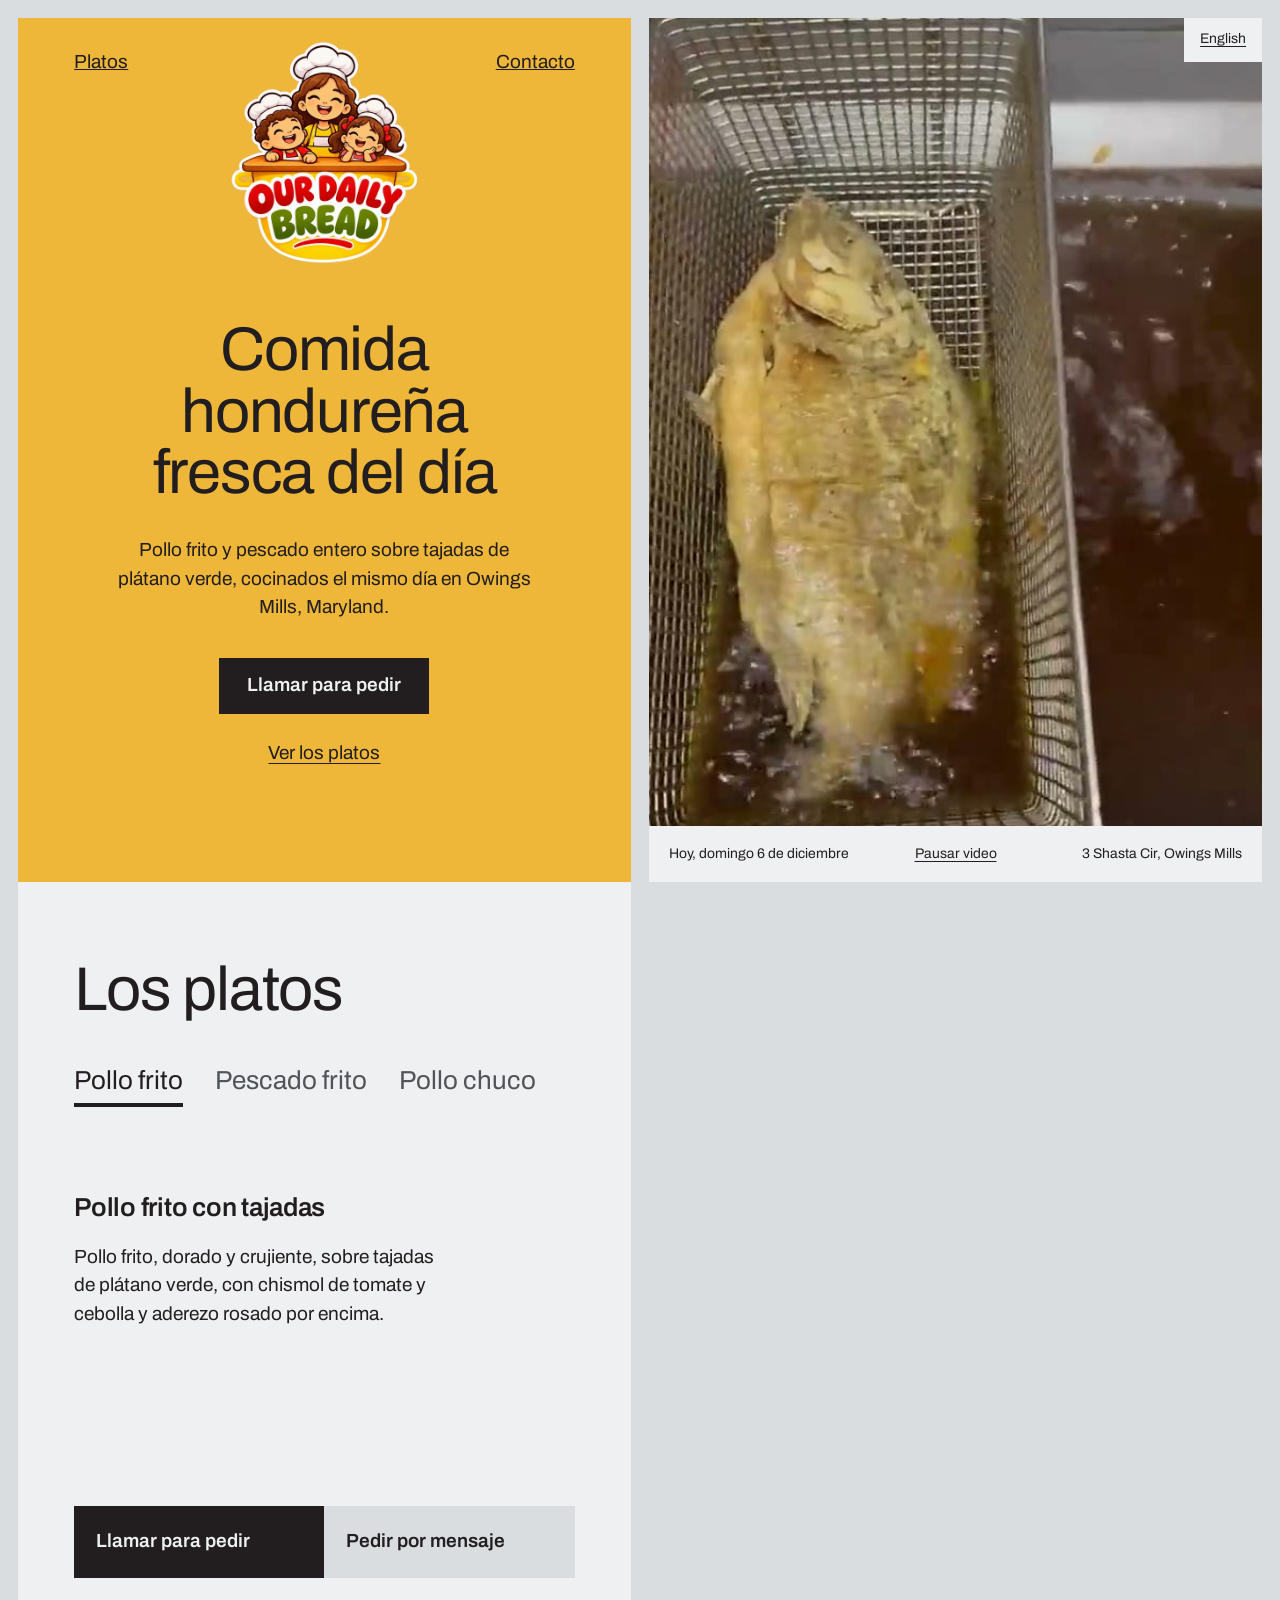
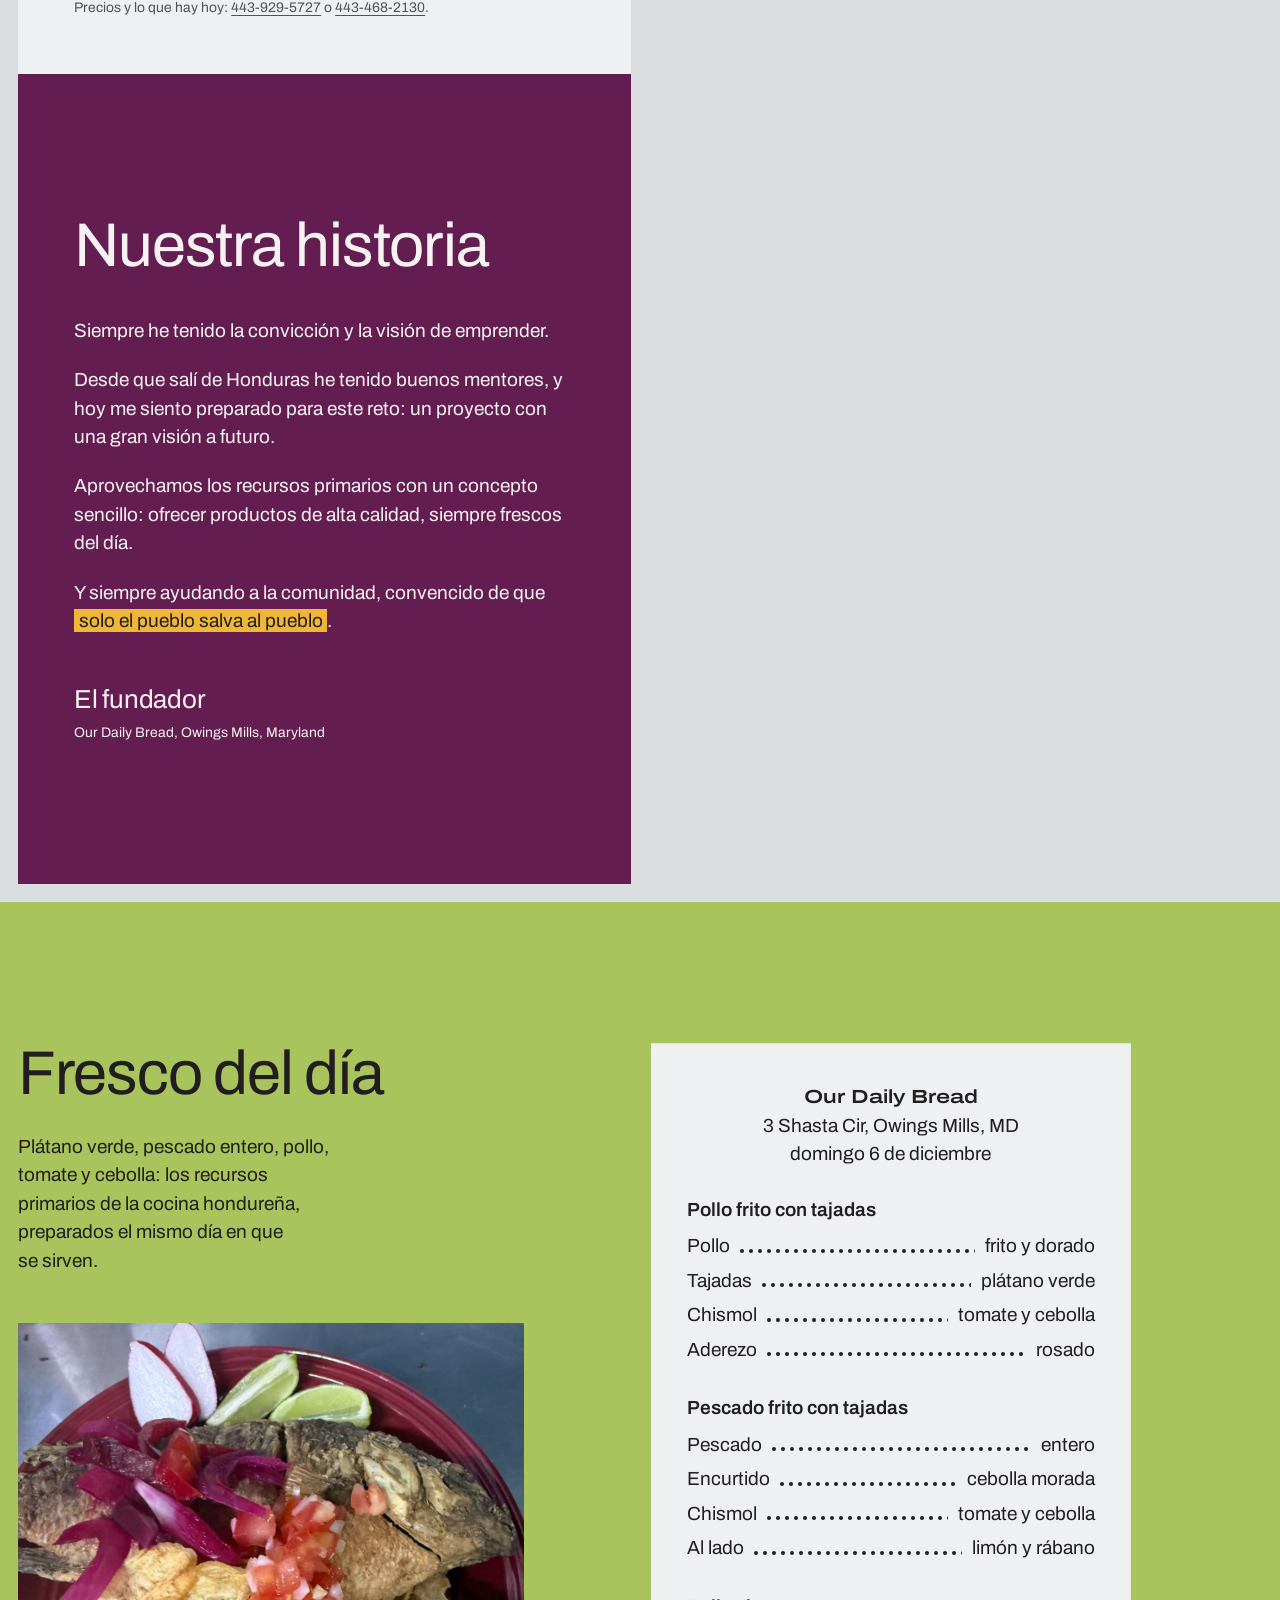
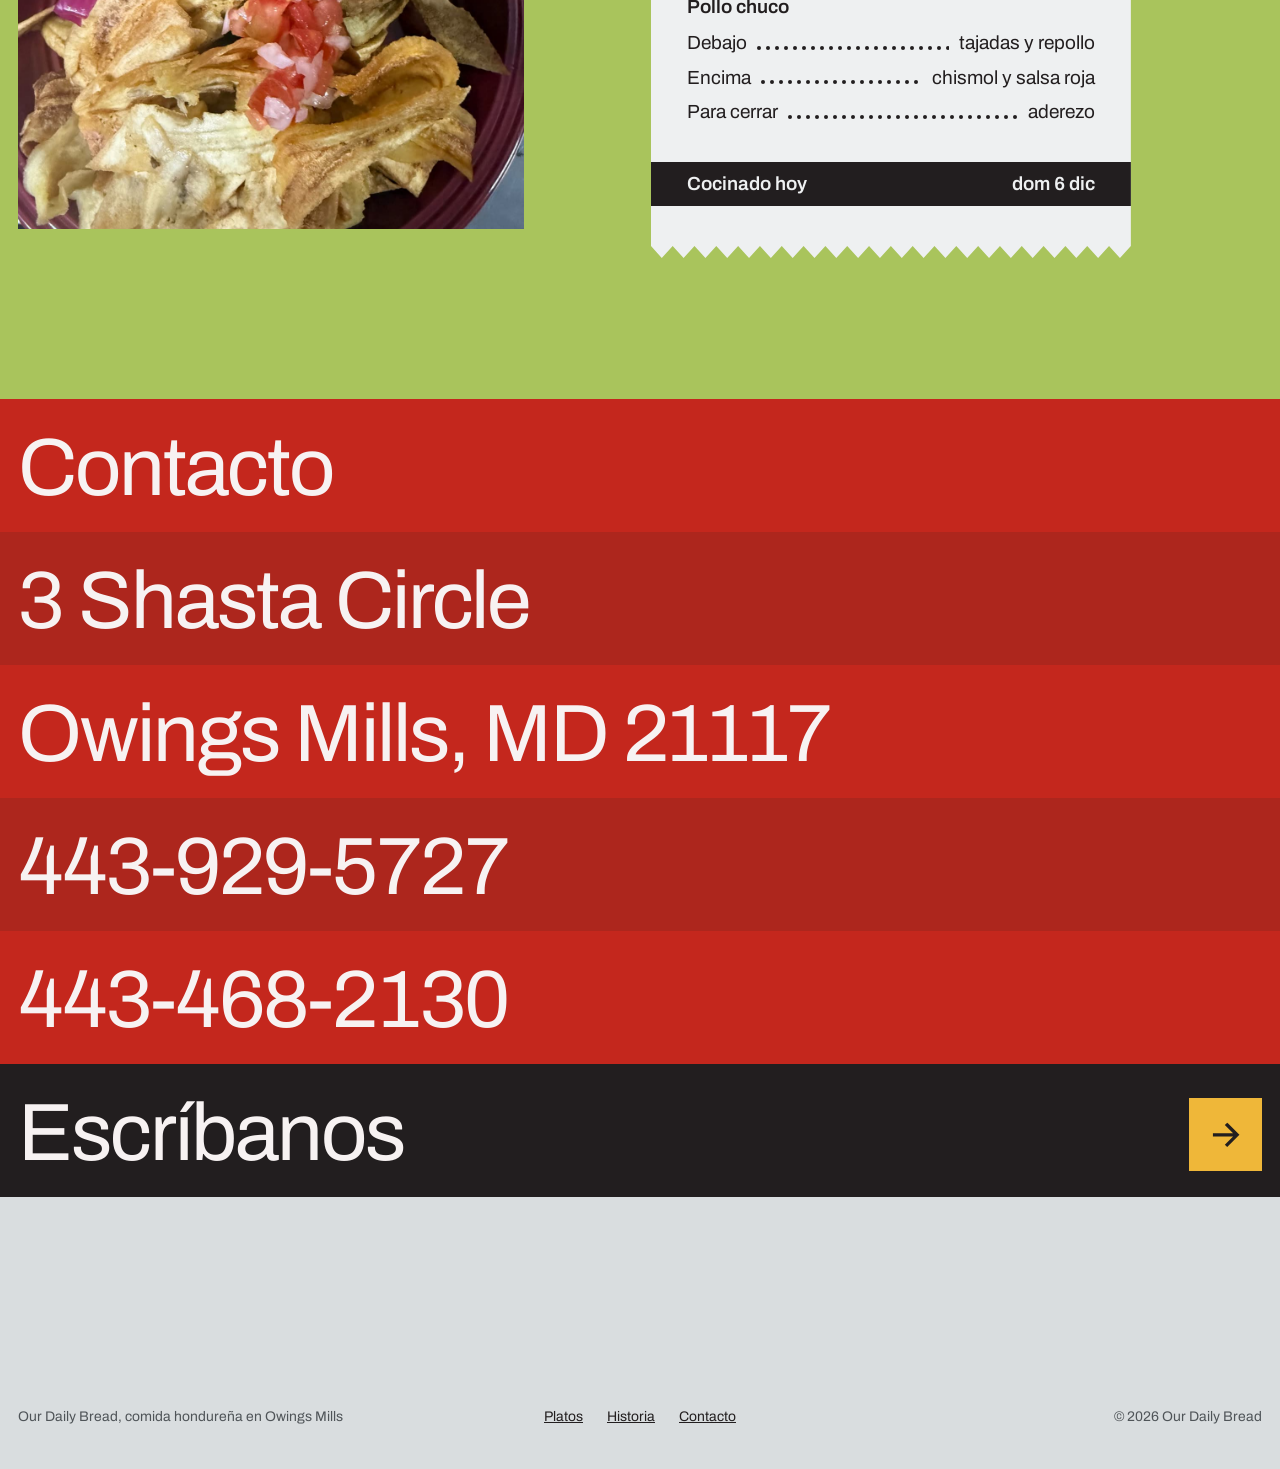
==== commit eab42226: "Logo del cliente en la portada y como ícono del sitio El logo va al centro de la portada entre Plato" ====
--- a/index.html
+++ b/index.html
@@ -6,7 +6,8 @@
 <title>Our Daily Bread | Comida hondureña en Owings Mills, MD</title>
 <meta name="description" content="Comida hondureña fresca del día en Owings Mills, Maryland: pollo frito, pescado entero y pollo chuco con tajadas. Pedidos al 443-929-5727 o al 443-468-2130.">
 <meta name="theme-color" content="#d9dddf">
-<link rel="icon" href="data:,">
+<link rel="icon" href="assets/icono.png" type="image/png">
+<link rel="apple-touch-icon" href="assets/icono.png">
 <link rel="preconnect" href="https://fonts.googleapis.com">
 <link rel="preconnect" href="https://fonts.gstatic.com" crossorigin>
 <link href="https://fonts.googleapis.com/css2?family=Archivo:wdth,wght@100..125,400..600&display=swap" rel="stylesheet">
@@ -60,7 +61,7 @@
     <header class="sheet hero" data-stage="inicio">
       <nav class="topbar" aria-label="Principal">
         <a href="#platos">Platos</a>
-        <a class="wordmark" href="#inicio" aria-label="Our Daily Bread, inicio">Our Daily Bread</a>
+        <a class="logo" href="#inicio" aria-label="Our Daily Bread, inicio"><img src="assets/logo.webp" width="512" height="512" alt="Our Daily Bread"></a>
         <a href="#contacto">Contacto</a>
       </nav>
       <div class="hero-body">
--- a/assets/site.css
+++ b/assets/site.css
@@ -77,12 +77,13 @@
 
 /* portada, armada como una carta de menú */
 .hero { background: var(--amarillo); color: var(--ink); min-height: calc(100svh - 2 * var(--frame)); display: flex; flex-direction: column; align-items: center; text-align: center; padding-top: 22px; }
-.topbar { width: 100%; display: grid; grid-template-columns: 1fr auto 1fr; align-items: center; gap: 16px; }
+.topbar { width: 100%; display: grid; grid-template-columns: 1fr auto 1fr; align-items: start; gap: 16px; }
 .topbar > :first-child { justify-self: start; }
 .topbar > :last-child { justify-self: end; }
 .topbar a { min-height: 44px; display: inline-flex; align-items: center; }
-.wordmark { font-size: var(--step-lead); font-weight: 600; font-stretch: 125%; letter-spacing: -0.01em; text-decoration: none; white-space: nowrap; }
-.hero-body { margin-top: clamp(4.5rem, 23svh, 14rem); display: flex; flex-direction: column; align-items: center; }
+/* el logo del cliente, en el centro de la carta, como el sello de la casa */
+.logo img { width: clamp(150px, 25svh, 250px); height: auto; }
+.hero-body { margin-top: clamp(2rem, 6svh, 4.5rem); display: flex; flex-direction: column; align-items: center; }
 .hero h1 { max-width: 18ch; }
 .lines .line { display: block; overflow: clip; padding-bottom: 0.08em; margin-bottom: -0.08em; }
 .lines [data-line] { display: block; }
@@ -179,8 +180,8 @@
   .sheet { padding-inline: var(--frame); }
   .hero { min-height: 0; padding-top: 20px; padding-bottom: 64px; }
   .topbar { gap: 12px; }
-  .wordmark { font-stretch: 110%; }
-  .hero-body { margin-top: 44px; }
+  .logo img { width: clamp(124px, 34vw, 168px); }
+  .hero-body { margin-top: 28px; }
   .hero-body > p { margin-top: 24px; }
   .hero-body .button { width: 100%; margin-top: 28px; }
   .stage-bar { grid-template-columns: 1fr auto; padding: 6px 16px; }
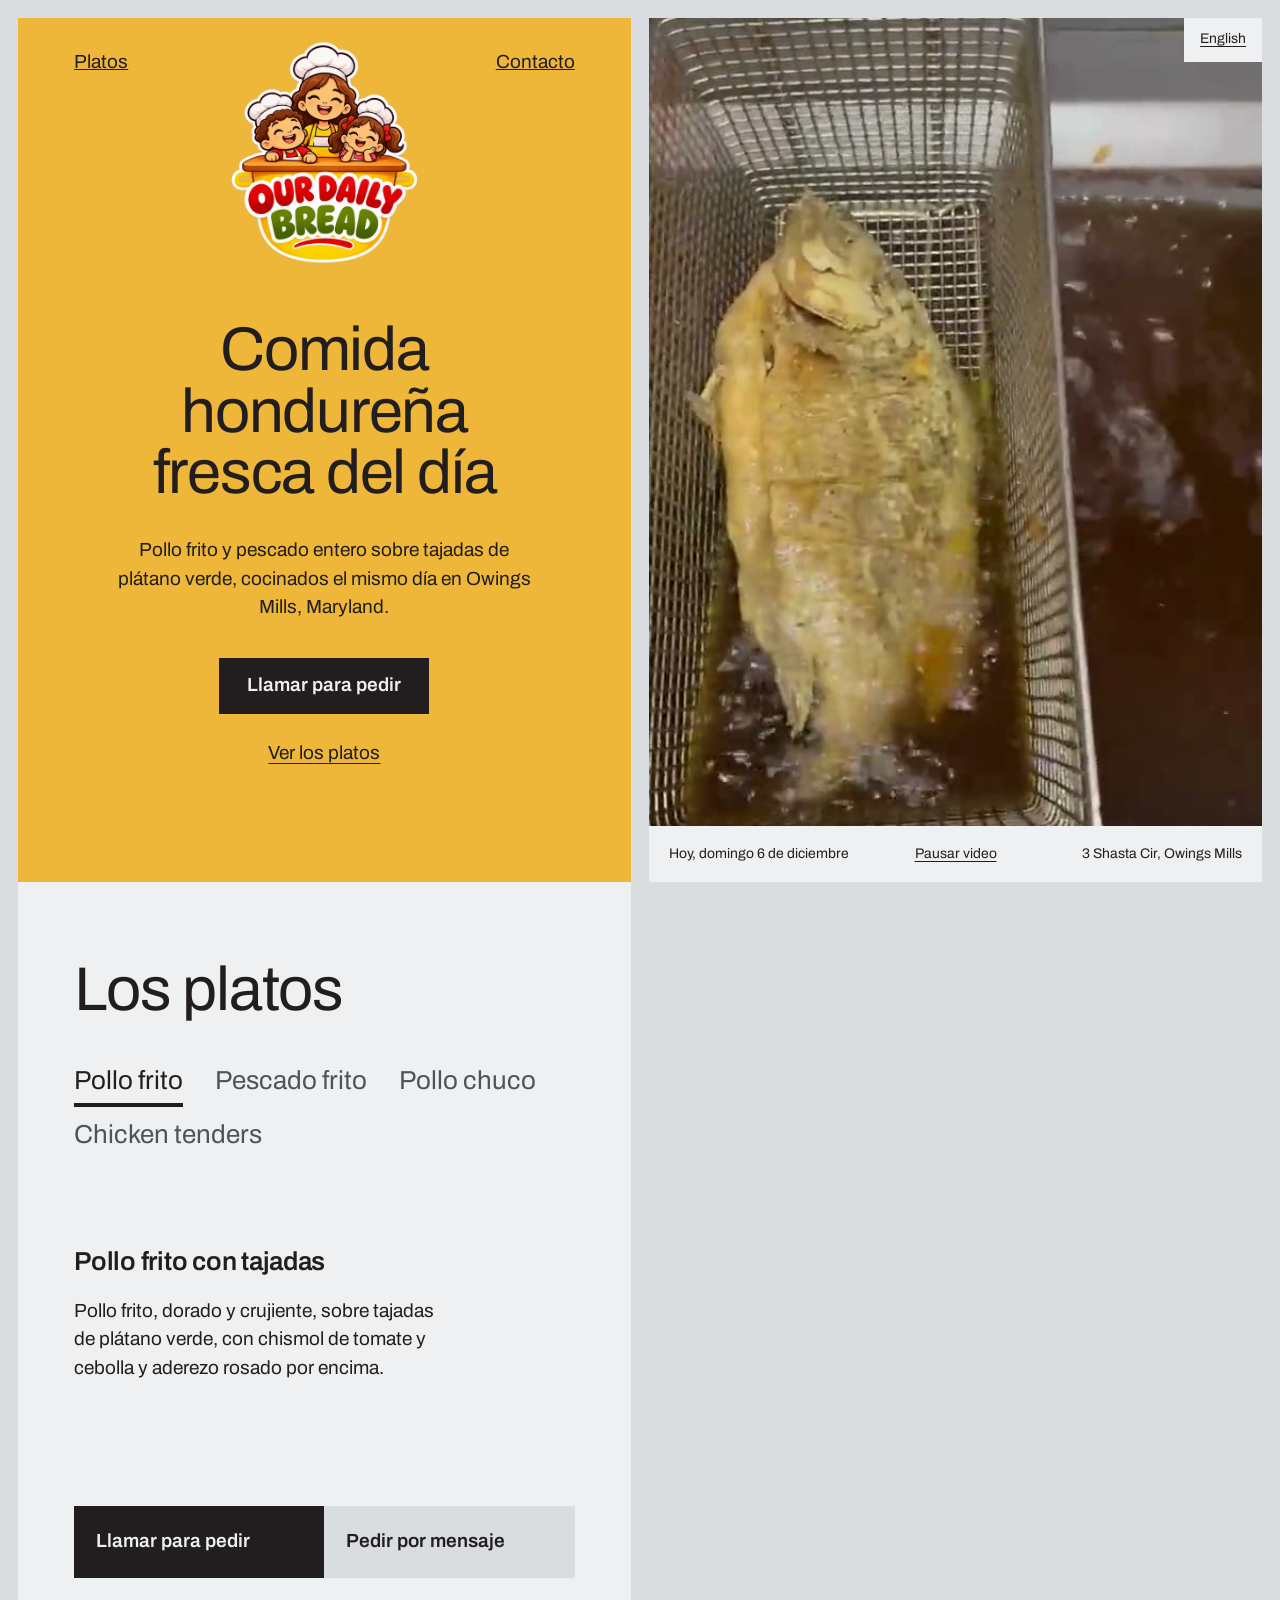
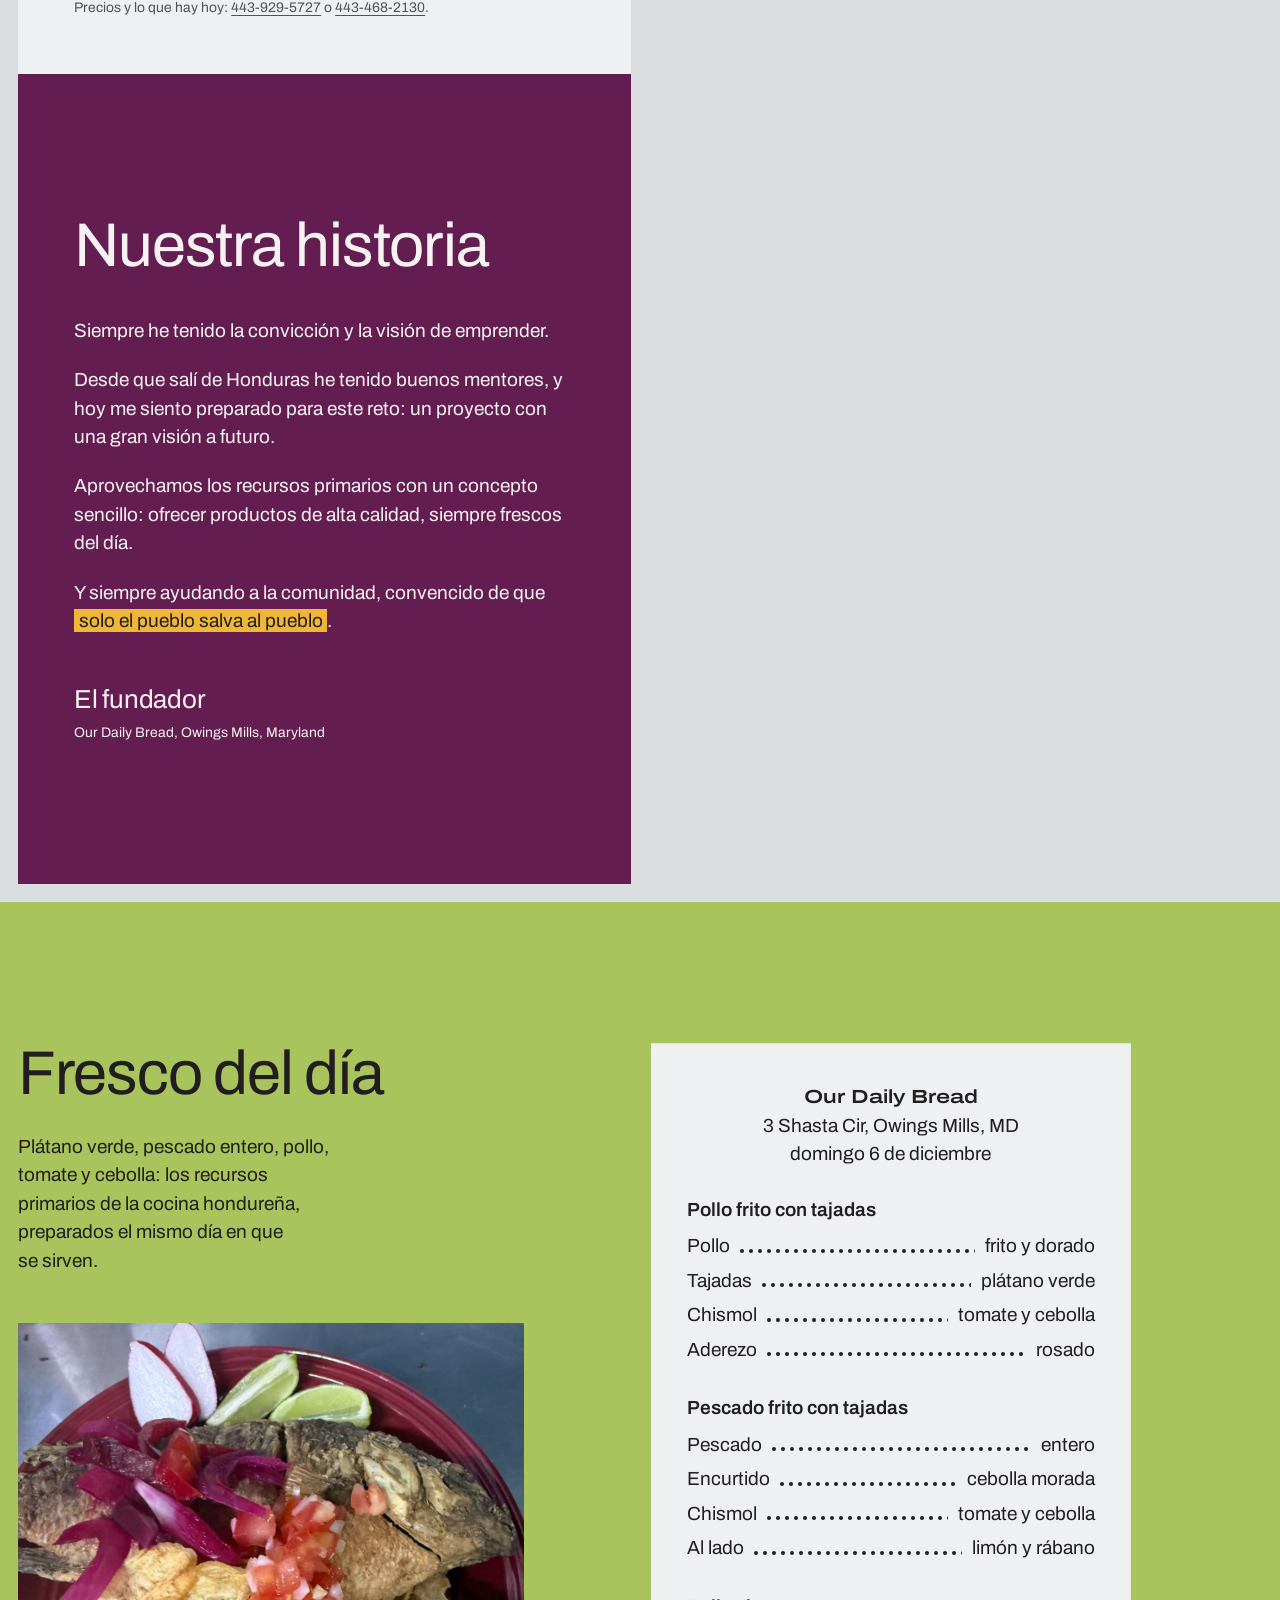
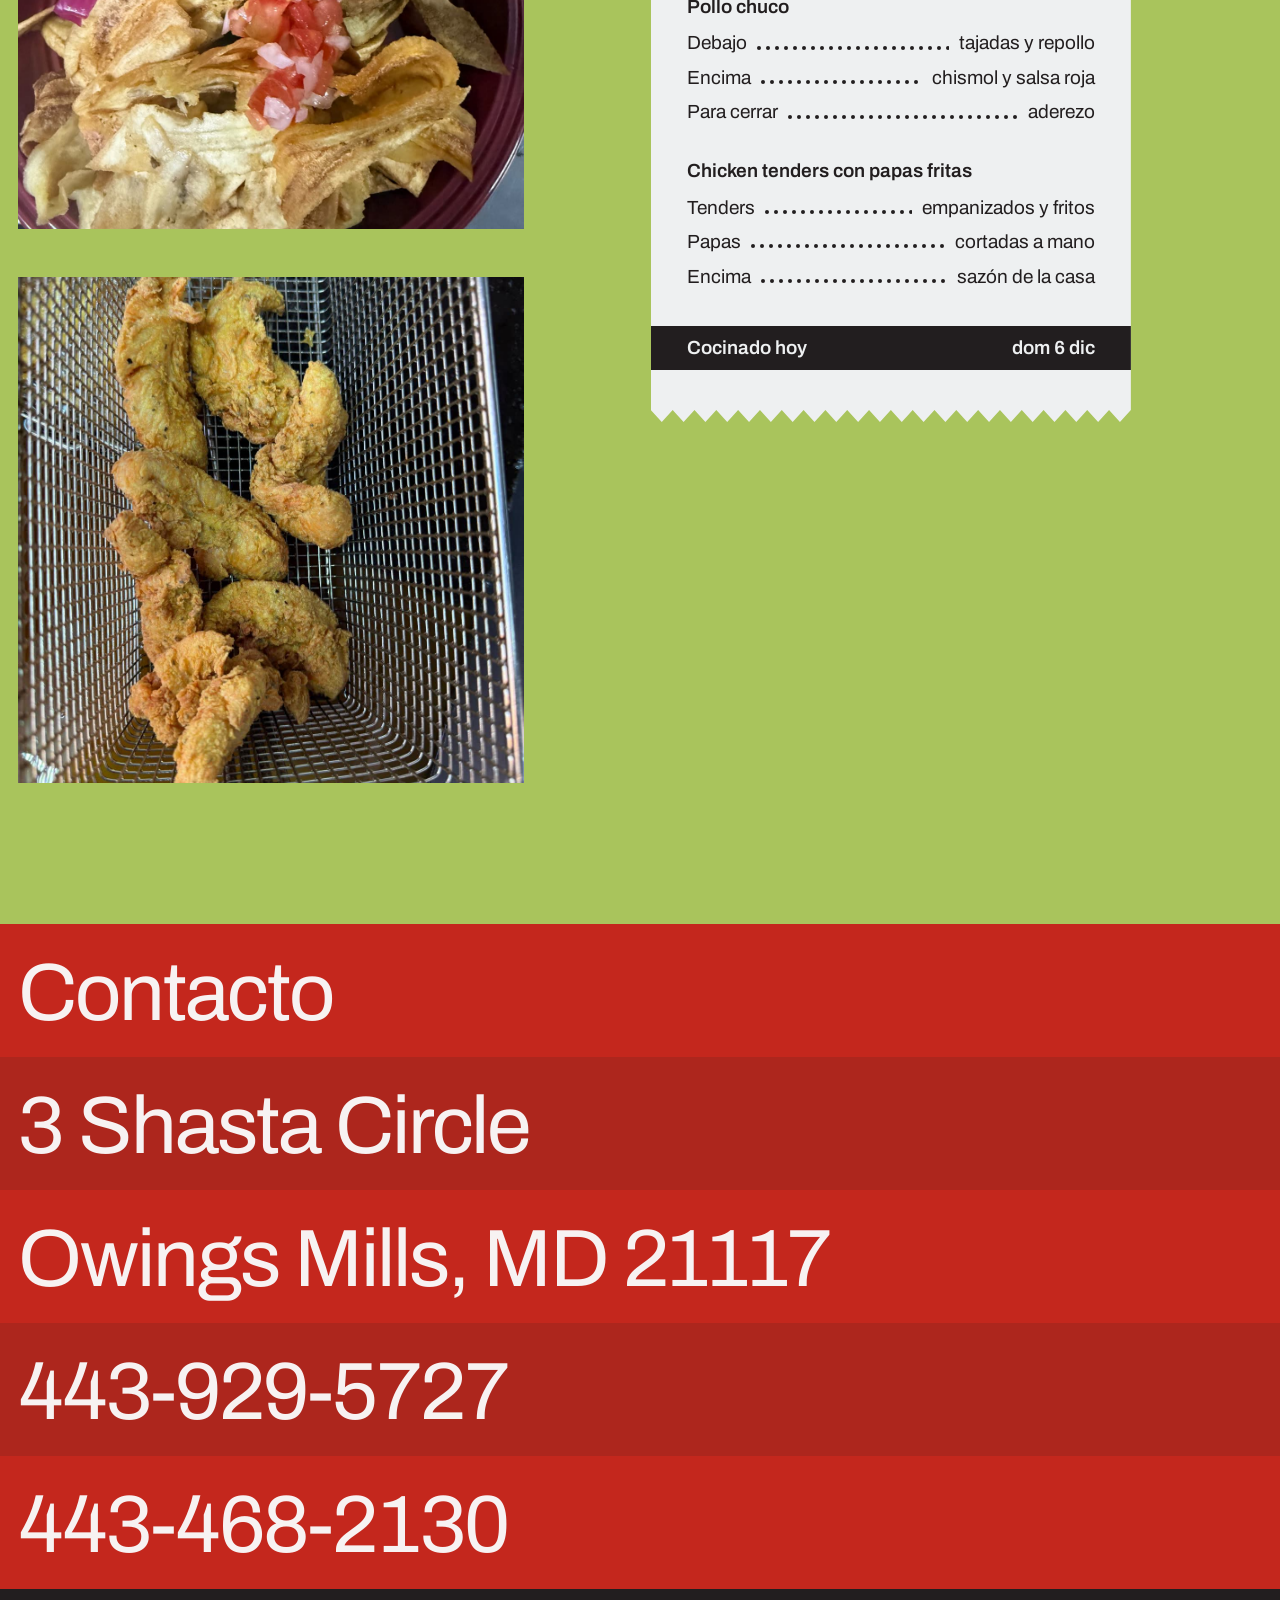
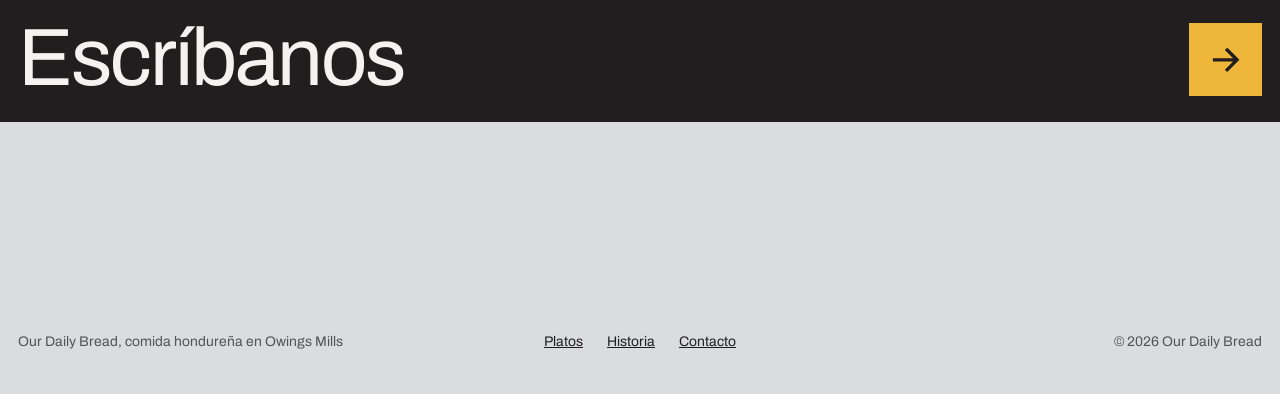
==== commit 9ce29bce: "Chicken tenders con papas fritas: nuevo plato con sus fotos" ====
--- a/index.html
+++ b/index.html
@@ -4,10 +4,19 @@
 <meta charset="utf-8">
 <meta name="viewport" content="width=device-width, initial-scale=1">
 <title>Our Daily Bread | Comida hondureña en Owings Mills, MD</title>
-<meta name="description" content="Comida hondureña fresca del día en Owings Mills, Maryland: pollo frito, pescado entero y pollo chuco con tajadas. Pedidos al 443-929-5727 o al 443-468-2130.">
+<meta name="description" content="Comida hondureña fresca del día en Owings Mills, Maryland: pollo frito, pescado entero y pollo chuco con tajadas, y chicken tenders con papas fritas. Pedidos al 443-929-5727 o al 443-468-2130.">
 <meta name="theme-color" content="#d9dddf">
 <link rel="icon" href="assets/icono.png" type="image/png">
 <link rel="apple-touch-icon" href="assets/icono.png">
+<meta property="og:type" content="website">
+<meta property="og:url" content="https://our-daily-bread-six.vercel.app/">
+<meta property="og:title" content="Our Daily Bread | Comida hondureña en Owings Mills, MD">
+<meta property="og:description" content="Comida hondureña fresca del día en Owings Mills, Maryland: pollo frito, pescado entero y pollo chuco con tajadas, y chicken tenders con papas fritas. Pedidos al 443-929-5727 o al 443-468-2130.">
+<meta property="og:image" content="https://our-daily-bread-six.vercel.app/assets/compartir.jpg">
+<meta property="og:image:width" content="1200">
+<meta property="og:image:height" content="630">
+<meta property="og:image:alt" content="Logo de Our Daily Bread">
+<meta name="twitter:card" content="summary_large_image">
 <link rel="preconnect" href="https://fonts.googleapis.com">
 <link rel="preconnect" href="https://fonts.gstatic.com" crossorigin>
 <link href="https://fonts.googleapis.com/css2?family=Archivo:wdth,wght@100..125,400..600&display=swap" rel="stylesheet">
@@ -44,6 +53,7 @@
     <div class="layer" data-layer="pollo"><img src="assets/pollo-tajadas.jpg" width="1200" height="1600" alt="Pieza de pollo frito dorado sobre tajadas de plátano verde, con chismol y aderezo rosado, en plato rojo" loading="lazy" decoding="async"></div>
     <div class="layer" data-layer="pescado"><img src="assets/pescado-frito.jpg" width="1200" height="1600" alt="Pescado entero frito con encurtido de cebolla morada, chismol, limón, rábano y tajadas, en plato rojo" loading="lazy" decoding="async"></div>
     <div class="layer" data-layer="chuco"><img src="assets/pollo-chuco.jpg" width="1200" height="1600" alt="Pollo chuco en plato para llevar: pollo frito sobre tajadas con repollo, chismol, salsa roja y aderezo" loading="lazy" decoding="async"></div>
+    <div class="layer" data-layer="tenders"><img src="assets/tenders-papas.jpg" width="1200" height="1600" alt="Chicken tenders fritos y sazonados sobre papas fritas cortadas a mano, en bandeja de cartón" loading="lazy" decoding="async"></div>
     <div class="layer" data-layer="historia">
       <video muted loop playsinline preload="none" poster="assets/pollo-chuco-armado-poster.jpg" width="576" height="1024" aria-hidden="true">
         <source src="assets/pollo-chuco-armado.mp4" type="video/mp4">
@@ -85,6 +95,7 @@
         <button class="tab" type="button" role="tab" id="tab-pollo" aria-selected="true" aria-controls="plato-pollo" data-plate="pollo">Pollo frito</button>
         <button class="tab" type="button" role="tab" id="tab-pescado" aria-selected="false" aria-controls="plato-pescado" data-plate="pescado" tabindex="-1">Pescado frito</button>
         <button class="tab" type="button" role="tab" id="tab-chuco" aria-selected="false" aria-controls="plato-chuco" data-plate="chuco" tabindex="-1">Pollo chuco</button>
+        <button class="tab" type="button" role="tab" id="tab-tenders" aria-selected="false" aria-controls="plato-tenders" data-plate="tenders" tabindex="-1">Chicken tenders</button>
       </div>
 
       <div class="plato" id="plato-pollo" role="tabpanel" aria-labelledby="tab-pollo" data-plate="pollo">
@@ -109,6 +120,14 @@
         <div class="cells">
           <a class="cell cell-ink" href="tel:+14439295727">Llamar para pedir</a>
           <a class="cell cell-tone" href="sms:+14439295727?&amp;body=Hola%2C%20Our%20Daily%20Bread.%20Quiero%20pedir%20un%20pollo%20chuco." data-sms="un pollo chuco">Pedir por mensaje</a>
+        </div>
+      </div>
+      <div class="plato" id="plato-tenders" role="tabpanel" aria-labelledby="tab-tenders" data-plate="tenders">
+        <h3>Chicken tenders con papas fritas</h3>
+        <p>Tiras de pechuga empanizadas y fritas al momento, sazonadas por encima, con papas fritas cortadas a mano.</p>
+        <div class="cells">
+          <a class="cell cell-ink" href="tel:+14439295727">Llamar para pedir</a>
+          <a class="cell cell-tone" href="sms:+14439295727?&amp;body=Hola%2C%20Our%20Daily%20Bread.%20Quiero%20pedir%20chicken%20tenders%20con%20papas%20fritas." data-sms="chicken tenders con papas fritas">Pedir por mensaje</a>
         </div>
       </div>
       <p class="nota small">Precios y lo que hay hoy: <a class="link nums" href="tel:+14439295727">443-929-5727</a> o <a class="link nums" href="tel:+14434682130">443-468-2130</a>.</p>
@@ -133,6 +152,7 @@
       <h2 class="head" id="fresco-titulo" data-reveal>Fresco del día</h2>
       <p data-reveal style="--i:1">Plátano verde, pescado entero, pollo, tomate y cebolla: los recursos primarios de la cocina hondureña, preparados el mismo día en que se sirven.</p>
       <img class="fresco-foto settle" data-reveal style="--i:2" src="assets/pescado-cerca.jpg" width="1200" height="1600" alt="De cerca: rábano, limón, encurtido morado, chismol y tajadas junto al pescado frito" loading="lazy" decoding="async">
+      <img class="fresco-foto settle" data-reveal style="--i:3" src="assets/tenders-canasta.jpg" width="1125" height="1500" alt="Chicken tenders recién salidos del aceite en la canasta de la freidora" loading="lazy" decoding="async">
     </div>
 
     <div class="comanda" role="group" aria-label="Lo que lleva cada plato" data-reveal style="--i:1">
@@ -165,6 +185,14 @@
           <div class="fila" data-reveal style="--i:0"><dt>Debajo</dt><dd>tajadas y repollo</dd></div>
           <div class="fila" data-reveal style="--i:1"><dt>Encima</dt><dd>chismol y salsa roja</dd></div>
           <div class="fila" data-reveal style="--i:2"><dt>Para cerrar</dt><dd>aderezo</dd></div>
+        </dl>
+      </div>
+      <div class="grupo">
+        <h3>Chicken tenders con papas fritas</h3>
+        <dl>
+          <div class="fila" data-reveal style="--i:0"><dt>Tenders</dt><dd>empanizados y fritos</dd></div>
+          <div class="fila" data-reveal style="--i:1"><dt>Papas</dt><dd>cortadas a mano</dd></div>
+          <div class="fila" data-reveal style="--i:2"><dt>Encima</dt><dd>sazón de la casa</dd></div>
         </dl>
       </div>
       <p class="total"><span>Cocinado hoy</span><span data-today="corto">del día</span></p>
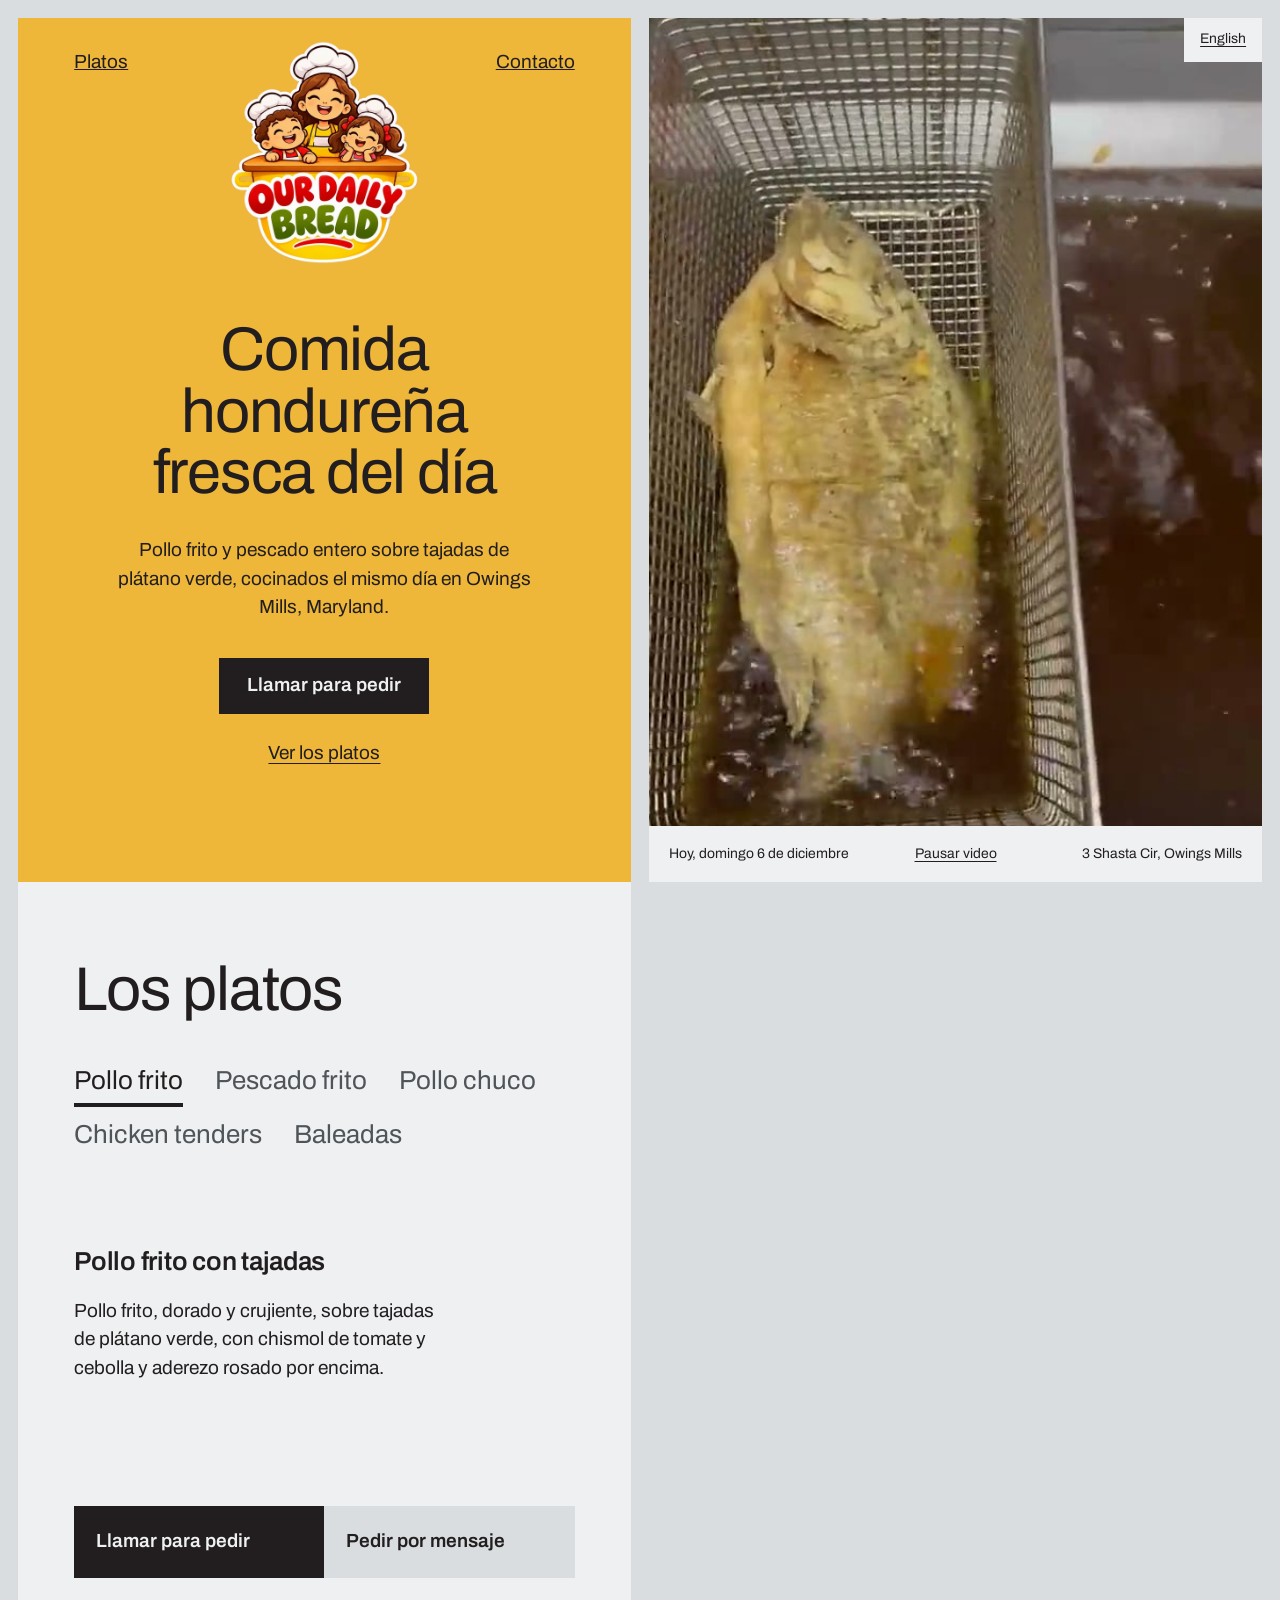
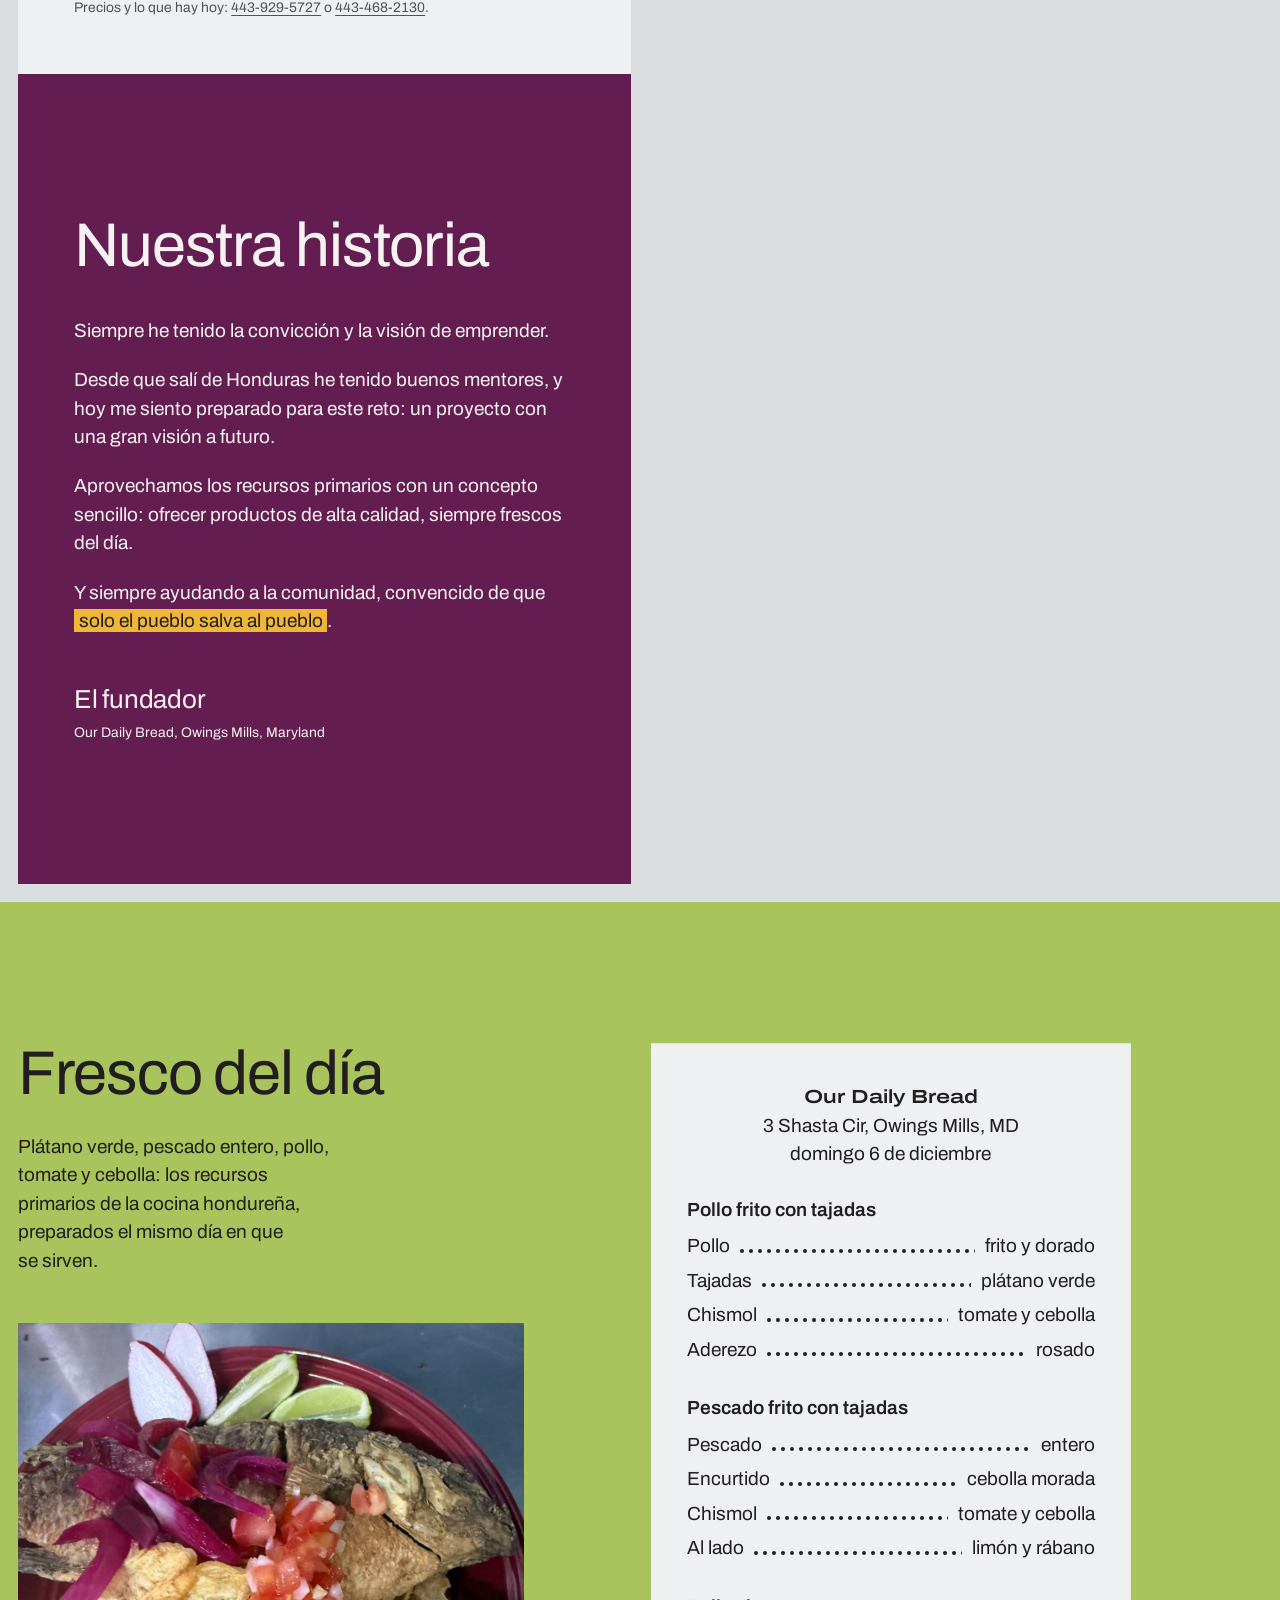
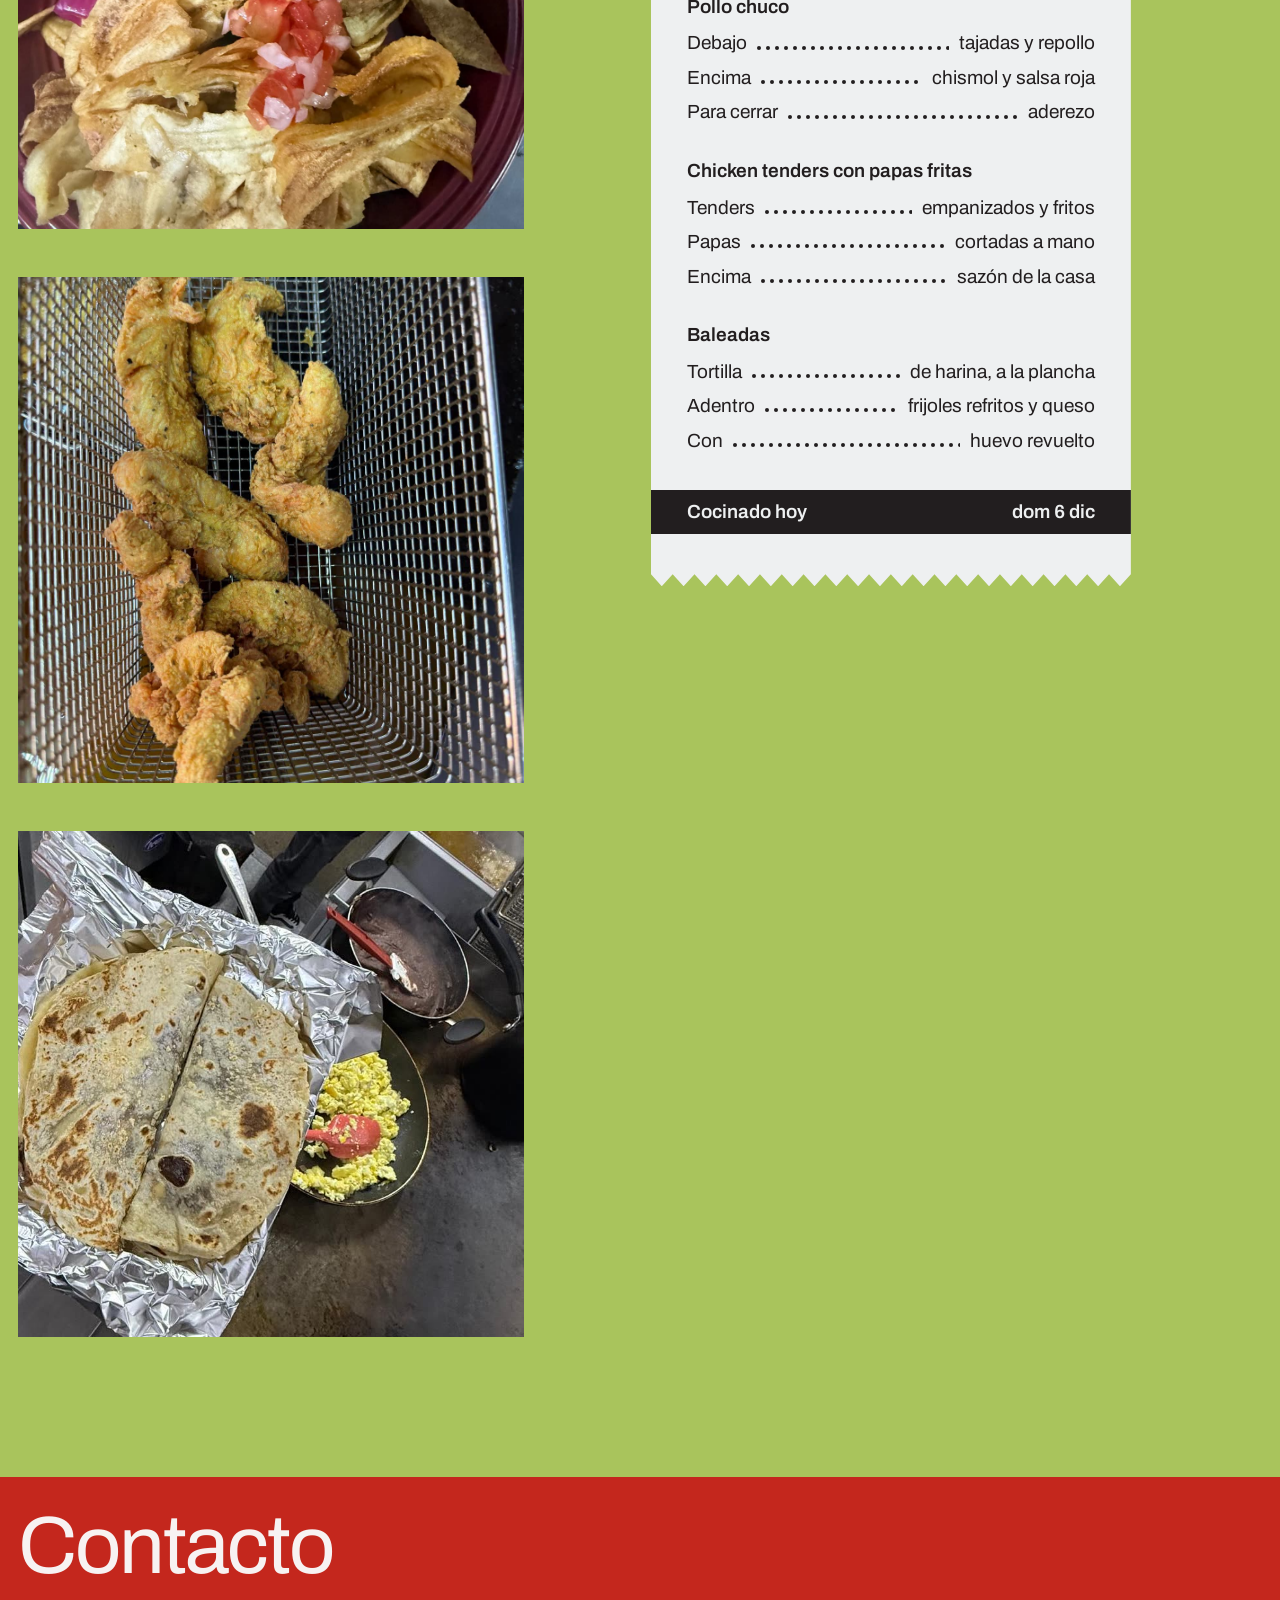
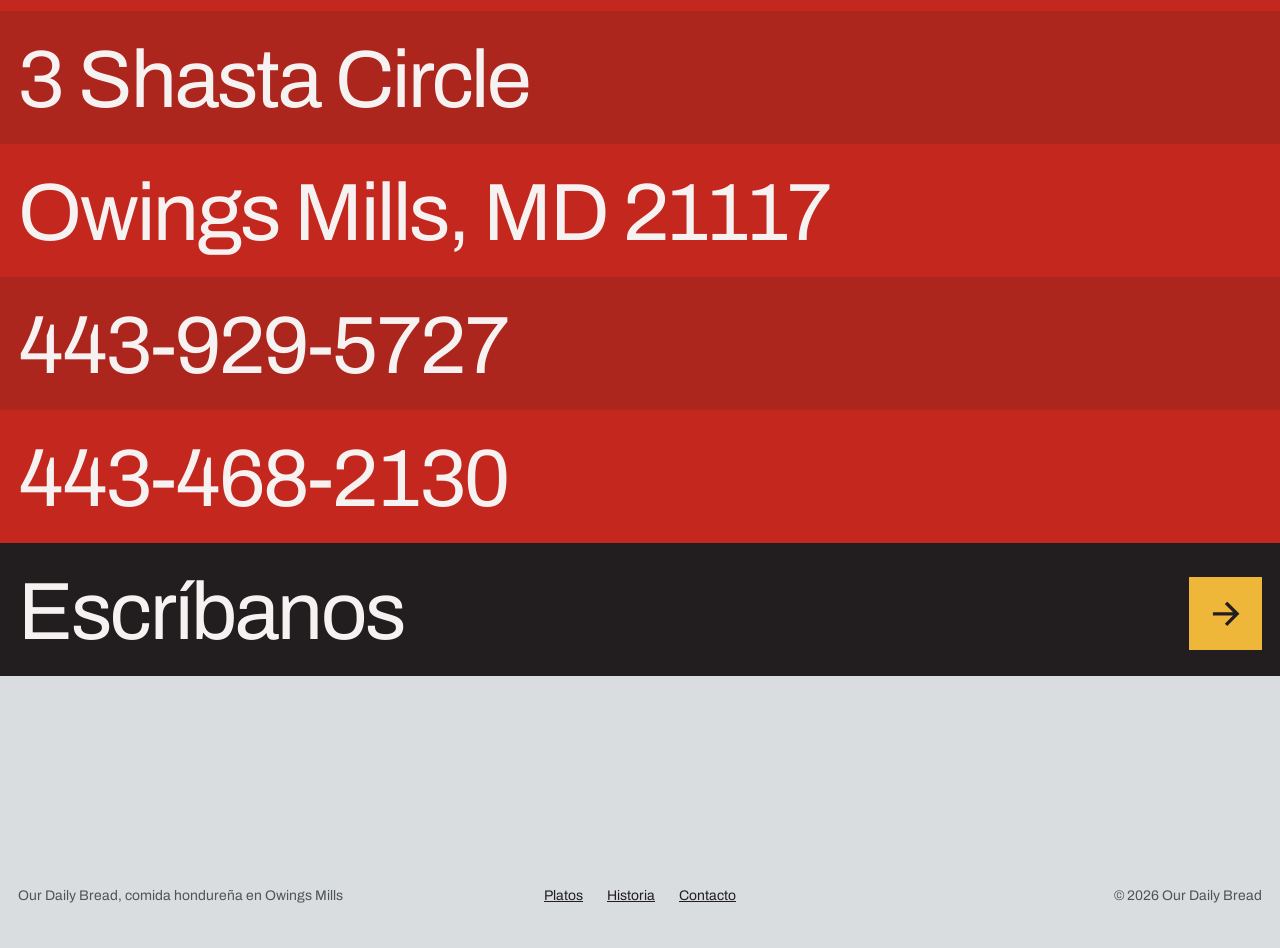
==== commit a51e2ec8: "Baleadas: nuevo plato con sus fotos, y video de los tenders armándose" ====
--- a/index.html
+++ b/index.html
@@ -4,14 +4,14 @@
 <meta charset="utf-8">
 <meta name="viewport" content="width=device-width, initial-scale=1">
 <title>Our Daily Bread | Comida hondureña en Owings Mills, MD</title>
-<meta name="description" content="Comida hondureña fresca del día en Owings Mills, Maryland: pollo frito, pescado entero y pollo chuco con tajadas, y chicken tenders con papas fritas. Pedidos al 443-929-5727 o al 443-468-2130.">
+<meta name="description" content="Comida hondureña fresca del día en Owings Mills, Maryland: pollo frito, pescado entero y pollo chuco con tajadas, chicken tenders con papas fritas y baleadas. Pedidos al 443-929-5727 o al 443-468-2130.">
 <meta name="theme-color" content="#d9dddf">
 <link rel="icon" href="assets/icono.png" type="image/png">
 <link rel="apple-touch-icon" href="assets/icono.png">
 <meta property="og:type" content="website">
 <meta property="og:url" content="https://our-daily-bread-six.vercel.app/">
 <meta property="og:title" content="Our Daily Bread | Comida hondureña en Owings Mills, MD">
-<meta property="og:description" content="Comida hondureña fresca del día en Owings Mills, Maryland: pollo frito, pescado entero y pollo chuco con tajadas, y chicken tenders con papas fritas. Pedidos al 443-929-5727 o al 443-468-2130.">
+<meta property="og:description" content="Comida hondureña fresca del día en Owings Mills, Maryland: pollo frito, pescado entero y pollo chuco con tajadas, chicken tenders con papas fritas y baleadas. Pedidos al 443-929-5727 o al 443-468-2130.">
 <meta property="og:image" content="https://our-daily-bread-six.vercel.app/assets/compartir.jpg">
 <meta property="og:image:width" content="1200">
 <meta property="og:image:height" content="630">
@@ -53,7 +53,14 @@
     <div class="layer" data-layer="pollo"><img src="assets/pollo-tajadas.jpg" width="1200" height="1600" alt="Pieza de pollo frito dorado sobre tajadas de plátano verde, con chismol y aderezo rosado, en plato rojo" loading="lazy" decoding="async"></div>
     <div class="layer" data-layer="pescado"><img src="assets/pescado-frito.jpg" width="1200" height="1600" alt="Pescado entero frito con encurtido de cebolla morada, chismol, limón, rábano y tajadas, en plato rojo" loading="lazy" decoding="async"></div>
     <div class="layer" data-layer="chuco"><img src="assets/pollo-chuco.jpg" width="1200" height="1600" alt="Pollo chuco en plato para llevar: pollo frito sobre tajadas con repollo, chismol, salsa roja y aderezo" loading="lazy" decoding="async"></div>
-    <div class="layer" data-layer="tenders"><img src="assets/tenders-papas.jpg" width="1200" height="1600" alt="Chicken tenders fritos y sazonados sobre papas fritas cortadas a mano, en bandeja de cartón" loading="lazy" decoding="async"></div>
+    <div class="layer" data-layer="tenders">
+      <video muted loop playsinline preload="none" poster="assets/tenders-armado-poster.jpg" width="576" height="1024" aria-hidden="true">
+        <source src="assets/tenders-armado.mp4" type="video/mp4">
+      </video>
+      <!-- foto oculta: la que muestra el teléfono al elegir el plato -->
+      <img hidden src="assets/tenders-papas.jpg" width="1200" height="1600" alt="Chicken tenders fritos y sazonados sobre papas fritas cortadas a mano, en bandeja de cartón" loading="lazy" decoding="async">
+    </div>
+    <div class="layer" data-layer="baleadas"><img src="assets/baleadas.jpg" width="1200" height="1600" alt="Dos baleadas de tortilla de harina, doradas en la plancha y dobladas, sobre papel aluminio" loading="lazy" decoding="async"></div>
     <div class="layer" data-layer="historia">
       <video muted loop playsinline preload="none" poster="assets/pollo-chuco-armado-poster.jpg" width="576" height="1024" aria-hidden="true">
         <source src="assets/pollo-chuco-armado.mp4" type="video/mp4">
@@ -96,6 +103,7 @@
         <button class="tab" type="button" role="tab" id="tab-pescado" aria-selected="false" aria-controls="plato-pescado" data-plate="pescado" tabindex="-1">Pescado frito</button>
         <button class="tab" type="button" role="tab" id="tab-chuco" aria-selected="false" aria-controls="plato-chuco" data-plate="chuco" tabindex="-1">Pollo chuco</button>
         <button class="tab" type="button" role="tab" id="tab-tenders" aria-selected="false" aria-controls="plato-tenders" data-plate="tenders" tabindex="-1">Chicken tenders</button>
+        <button class="tab" type="button" role="tab" id="tab-baleadas" aria-selected="false" aria-controls="plato-baleadas" data-plate="baleadas" tabindex="-1">Baleadas</button>
       </div>
 
       <div class="plato" id="plato-pollo" role="tabpanel" aria-labelledby="tab-pollo" data-plate="pollo">
@@ -128,6 +136,14 @@
         <div class="cells">
           <a class="cell cell-ink" href="tel:+14439295727">Llamar para pedir</a>
           <a class="cell cell-tone" href="sms:+14439295727?&amp;body=Hola%2C%20Our%20Daily%20Bread.%20Quiero%20pedir%20chicken%20tenders%20con%20papas%20fritas." data-sms="chicken tenders con papas fritas">Pedir por mensaje</a>
+        </div>
+      </div>
+      <div class="plato" id="plato-baleadas" role="tabpanel" aria-labelledby="tab-baleadas" data-plate="baleadas">
+        <h3>Baleadas</h3>
+        <p>Tortilla de harina grande, dorada en la plancha y doblada sobre frijoles refritos, queso y huevo revuelto.</p>
+        <div class="cells">
+          <a class="cell cell-ink" href="tel:+14439295727">Llamar para pedir</a>
+          <a class="cell cell-tone" href="sms:+14439295727?&amp;body=Hola%2C%20Our%20Daily%20Bread.%20Quiero%20pedir%20baleadas." data-sms="baleadas">Pedir por mensaje</a>
         </div>
       </div>
       <p class="nota small">Precios y lo que hay hoy: <a class="link nums" href="tel:+14439295727">443-929-5727</a> o <a class="link nums" href="tel:+14434682130">443-468-2130</a>.</p>
@@ -153,6 +169,7 @@
       <p data-reveal style="--i:1">Plátano verde, pescado entero, pollo, tomate y cebolla: los recursos primarios de la cocina hondureña, preparados el mismo día en que se sirven.</p>
       <img class="fresco-foto settle" data-reveal style="--i:2" src="assets/pescado-cerca.jpg" width="1200" height="1600" alt="De cerca: rábano, limón, encurtido morado, chismol y tajadas junto al pescado frito" loading="lazy" decoding="async">
       <img class="fresco-foto settle" data-reveal style="--i:3" src="assets/tenders-canasta.jpg" width="1125" height="1500" alt="Chicken tenders recién salidos del aceite en la canasta de la freidora" loading="lazy" decoding="async">
+      <img class="fresco-foto settle" data-reveal style="--i:4" src="assets/baleadas-plancha.jpg" width="780" height="1040" alt="Baleadas recién salidas de la plancha, junto a la sartén de frijoles refritos y la de huevo revuelto" loading="lazy" decoding="async">
     </div>
 
     <div class="comanda" role="group" aria-label="Lo que lleva cada plato" data-reveal style="--i:1">
@@ -193,6 +210,14 @@
           <div class="fila" data-reveal style="--i:0"><dt>Tenders</dt><dd>empanizados y fritos</dd></div>
           <div class="fila" data-reveal style="--i:1"><dt>Papas</dt><dd>cortadas a mano</dd></div>
           <div class="fila" data-reveal style="--i:2"><dt>Encima</dt><dd>sazón de la casa</dd></div>
+        </dl>
+      </div>
+      <div class="grupo">
+        <h3>Baleadas</h3>
+        <dl>
+          <div class="fila" data-reveal style="--i:0"><dt>Tortilla</dt><dd>de harina, a la plancha</dd></div>
+          <div class="fila" data-reveal style="--i:1"><dt>Adentro</dt><dd>frijoles refritos y queso</dd></div>
+          <div class="fila" data-reveal style="--i:2"><dt>Con</dt><dd>huevo revuelto</dd></div>
         </dl>
       </div>
       <p class="total"><span>Cocinado hoy</span><span data-today="corto">del día</span></p>
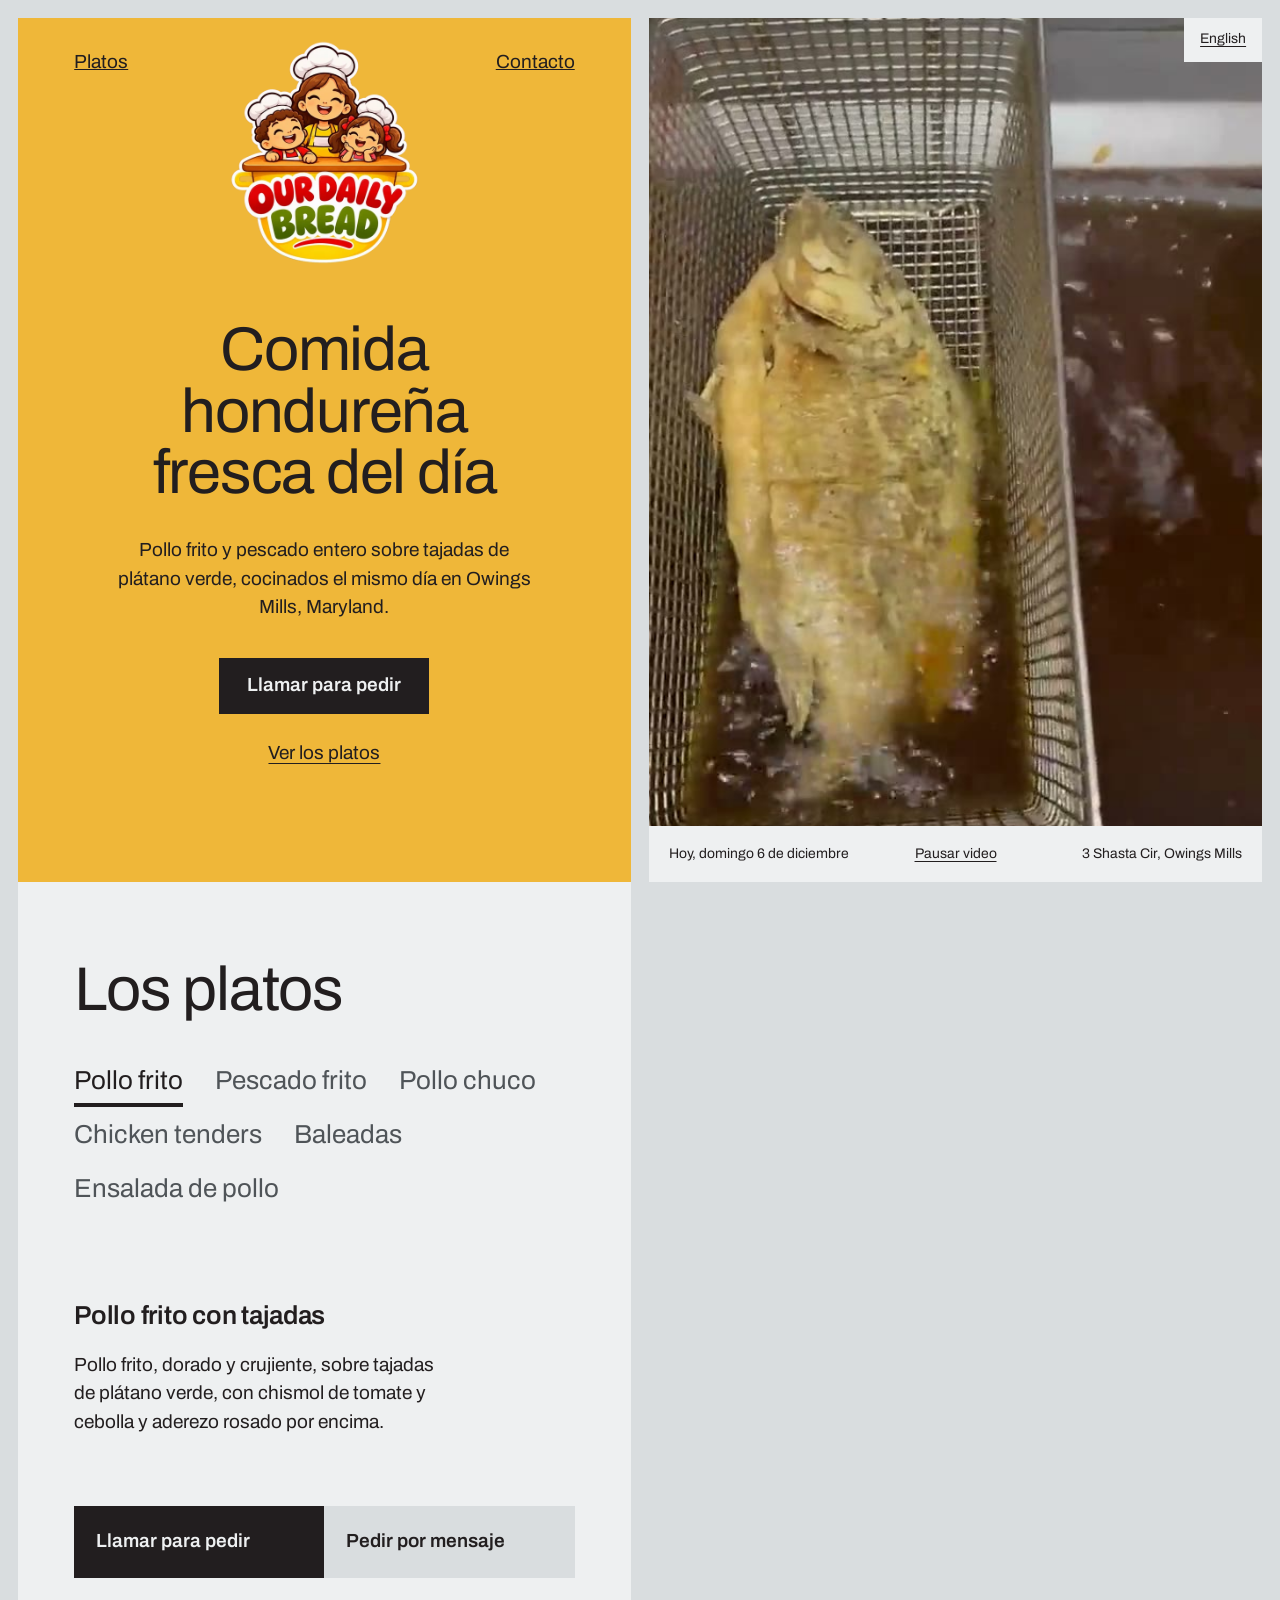
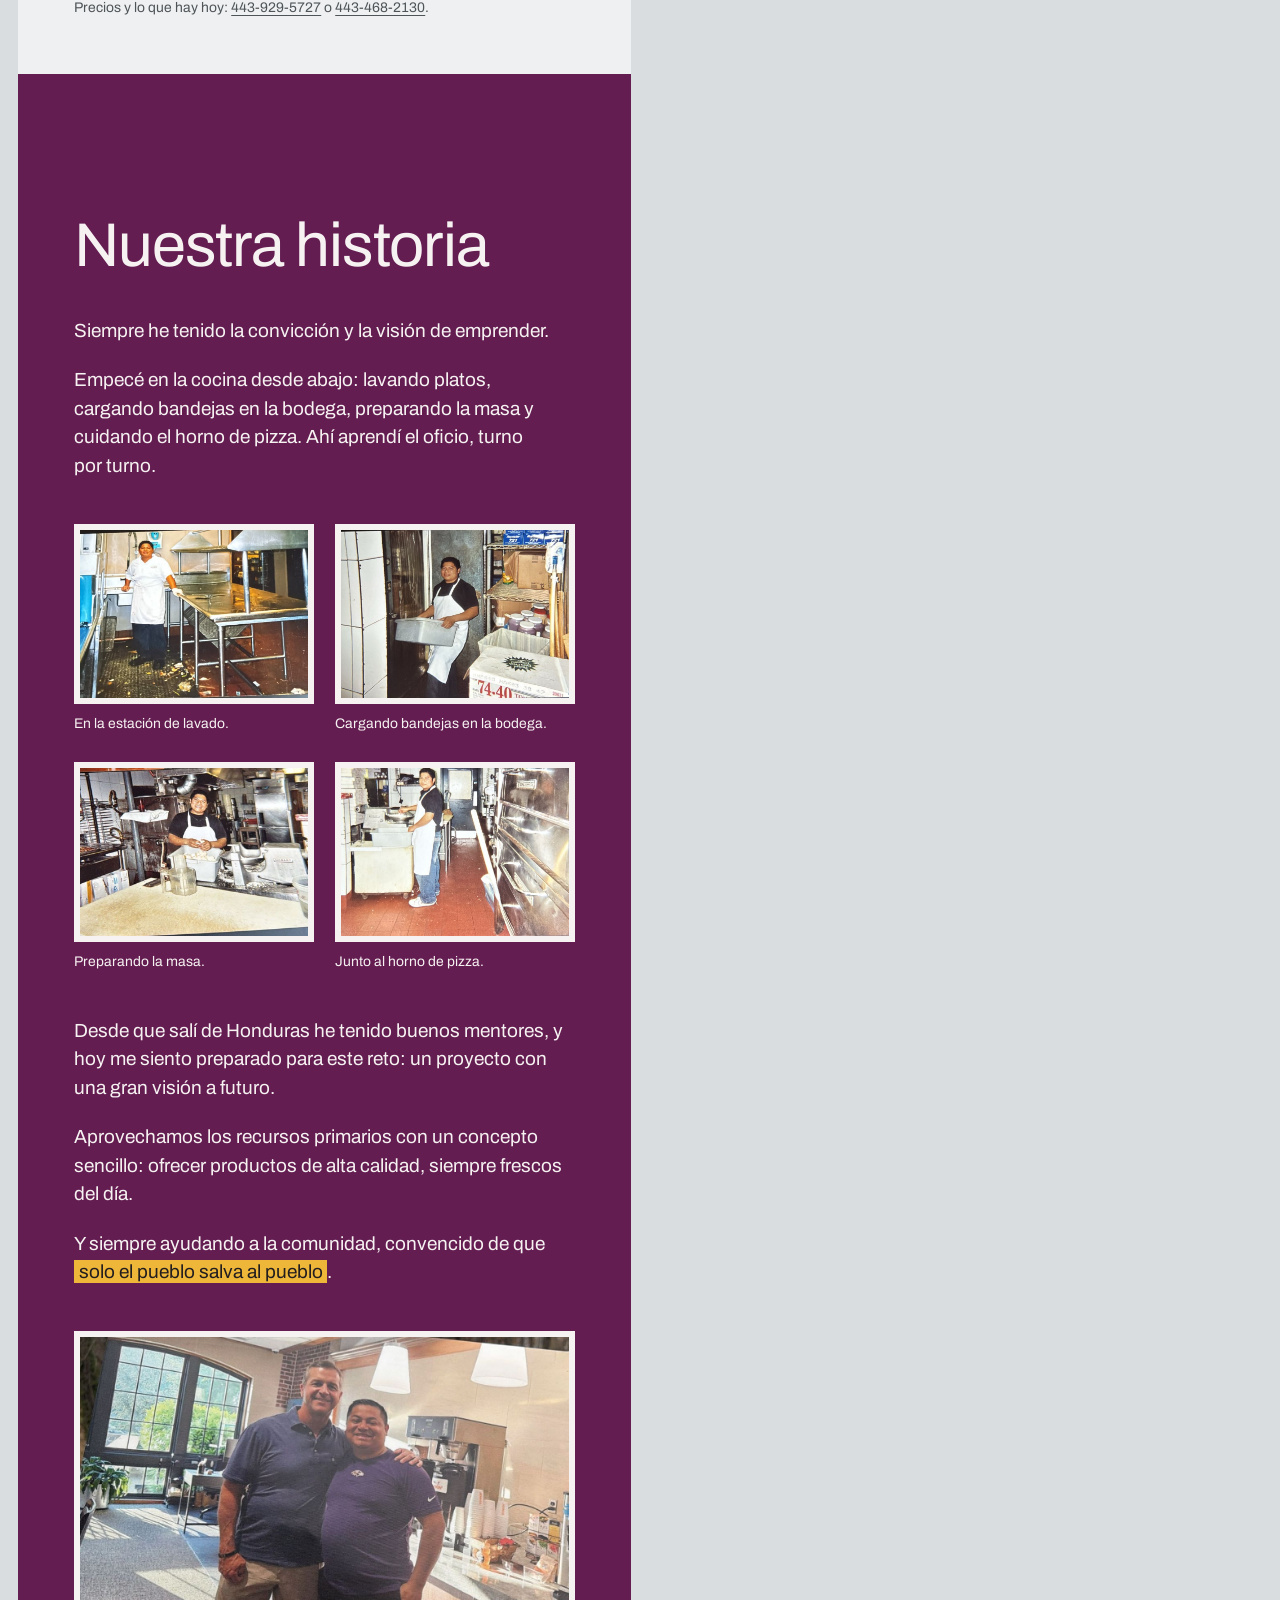
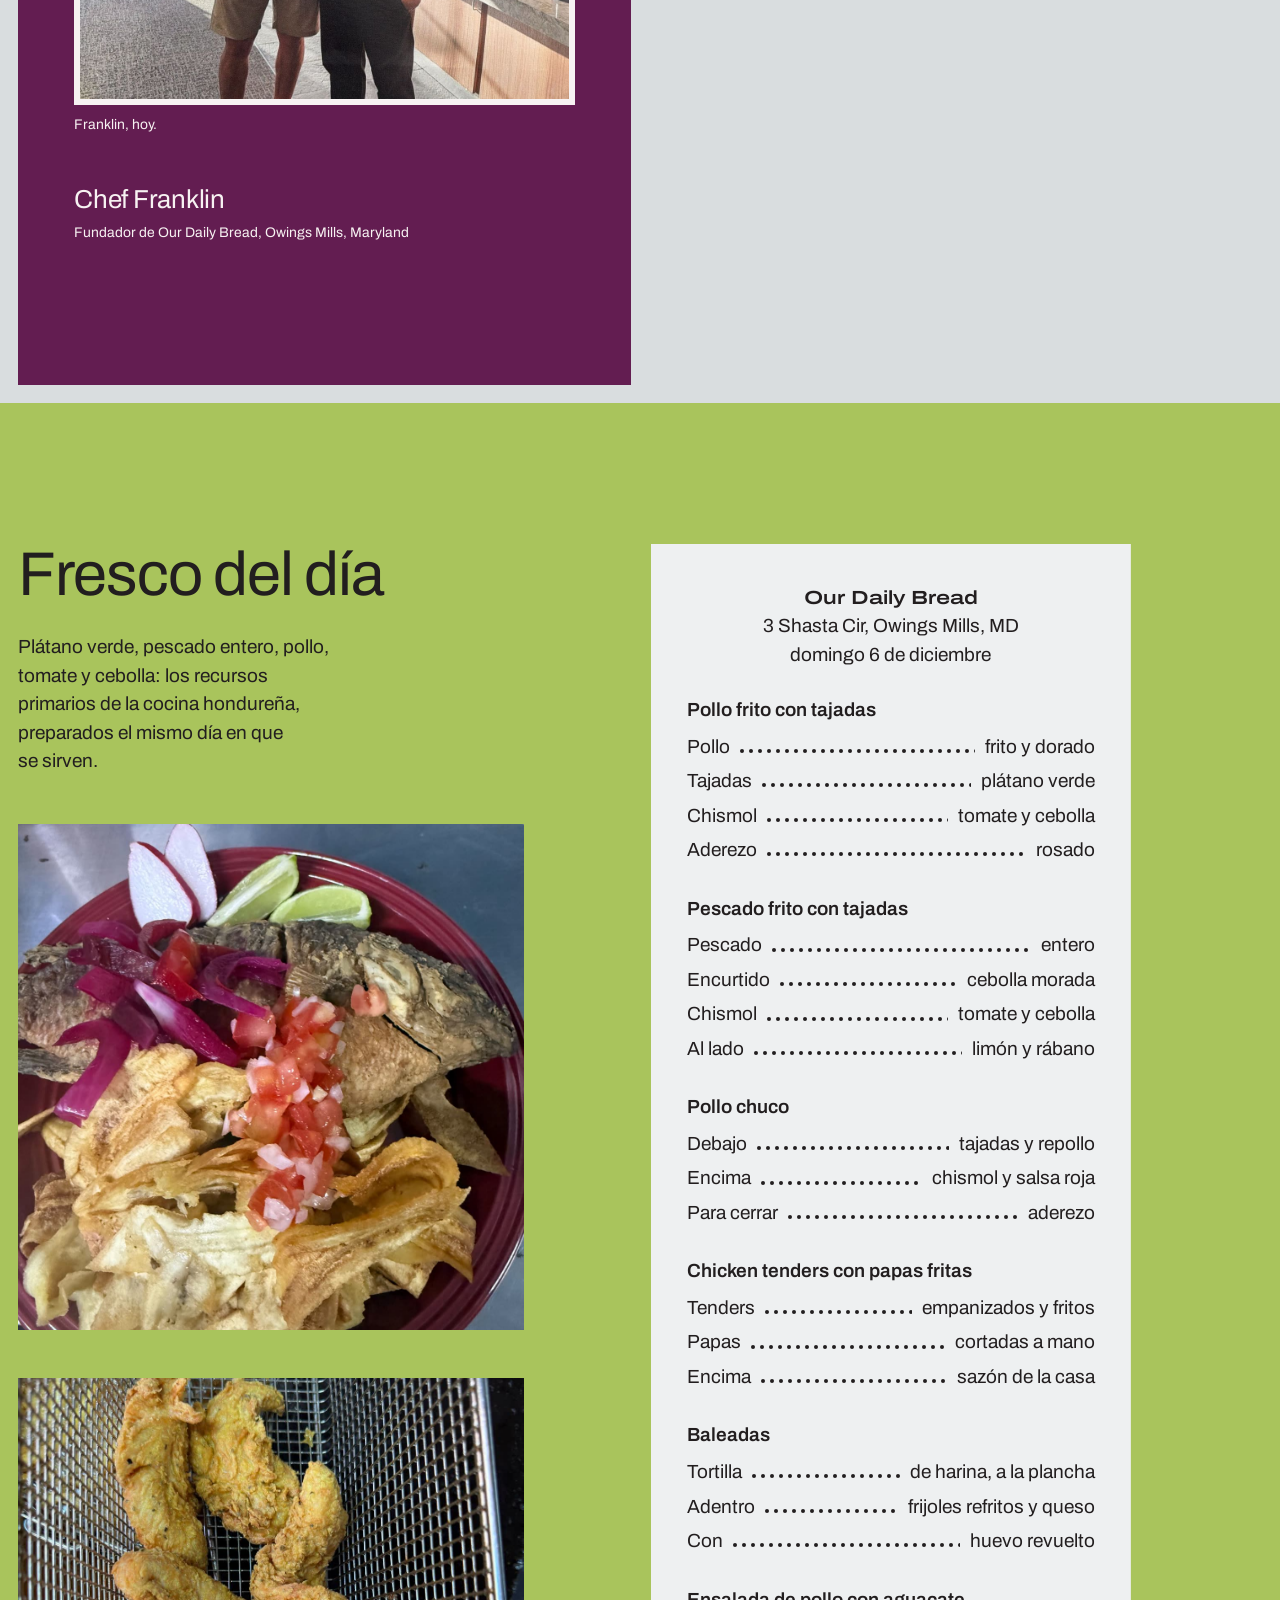
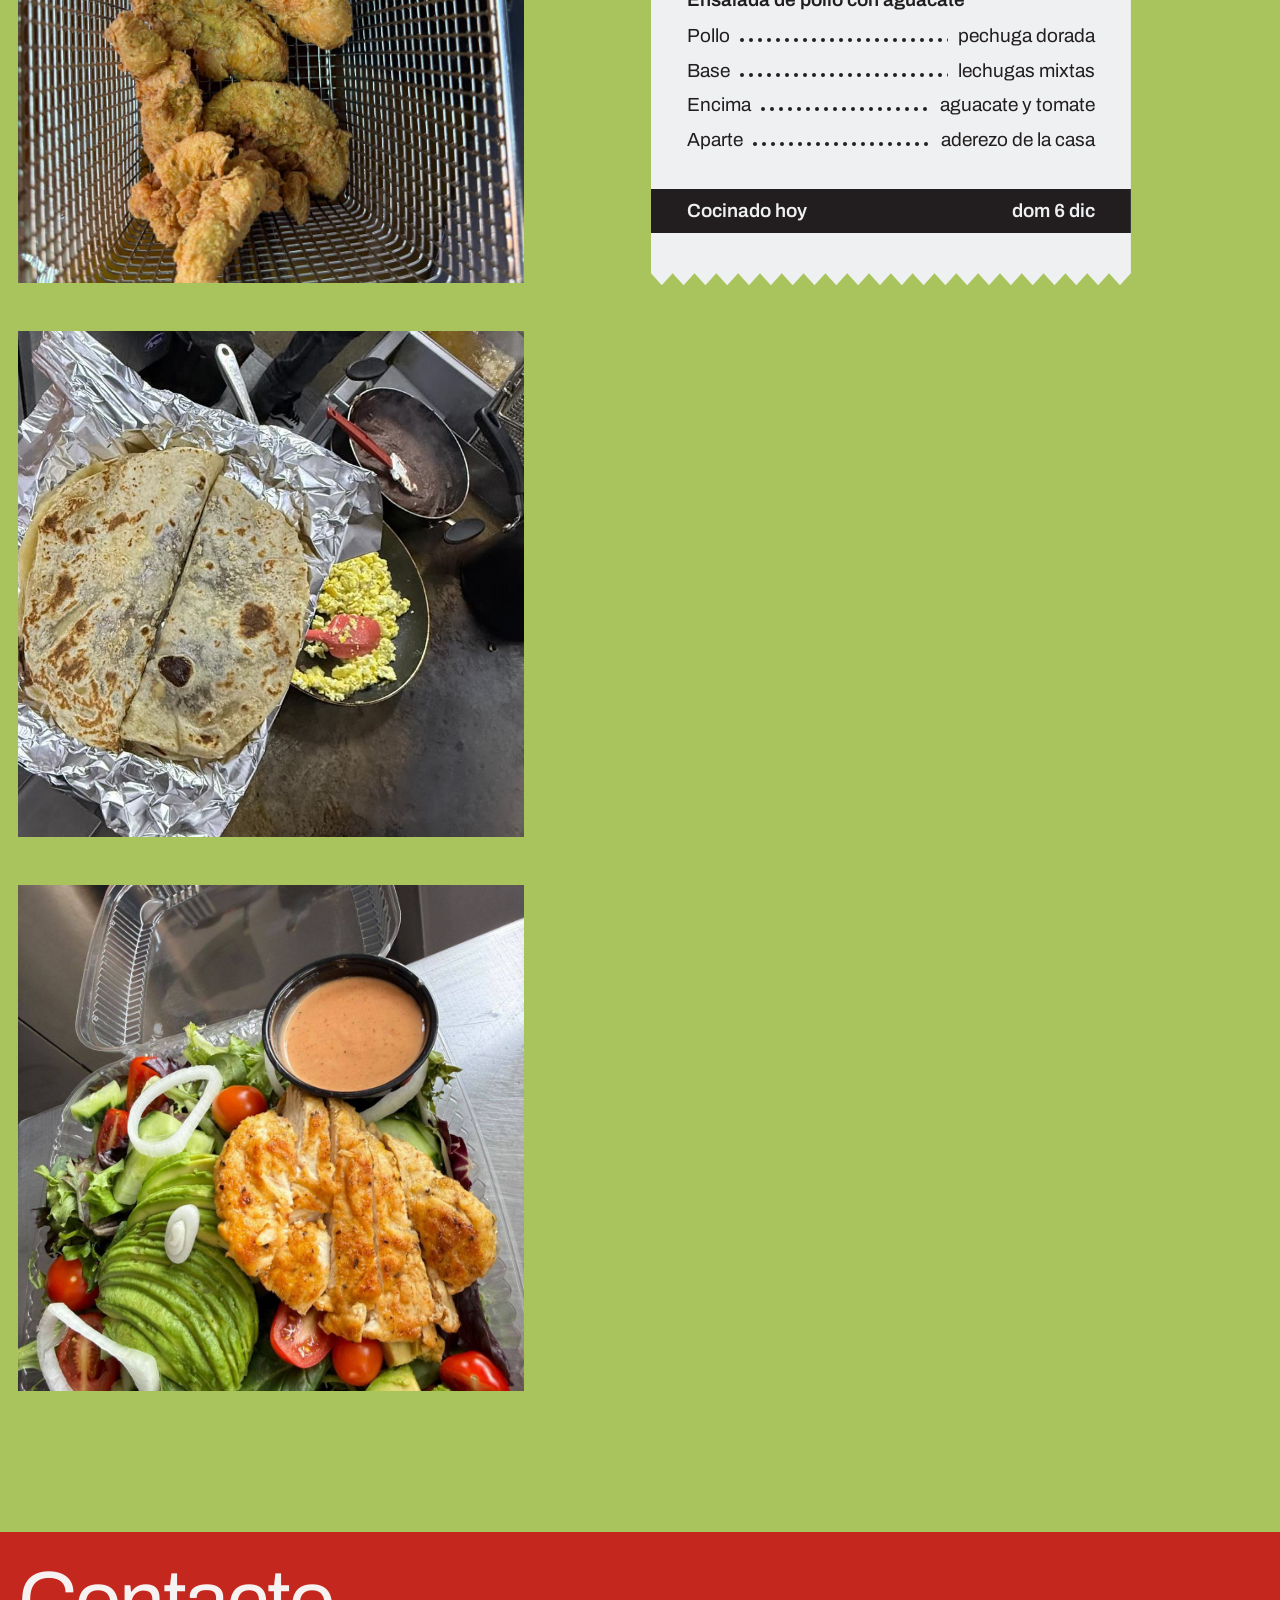
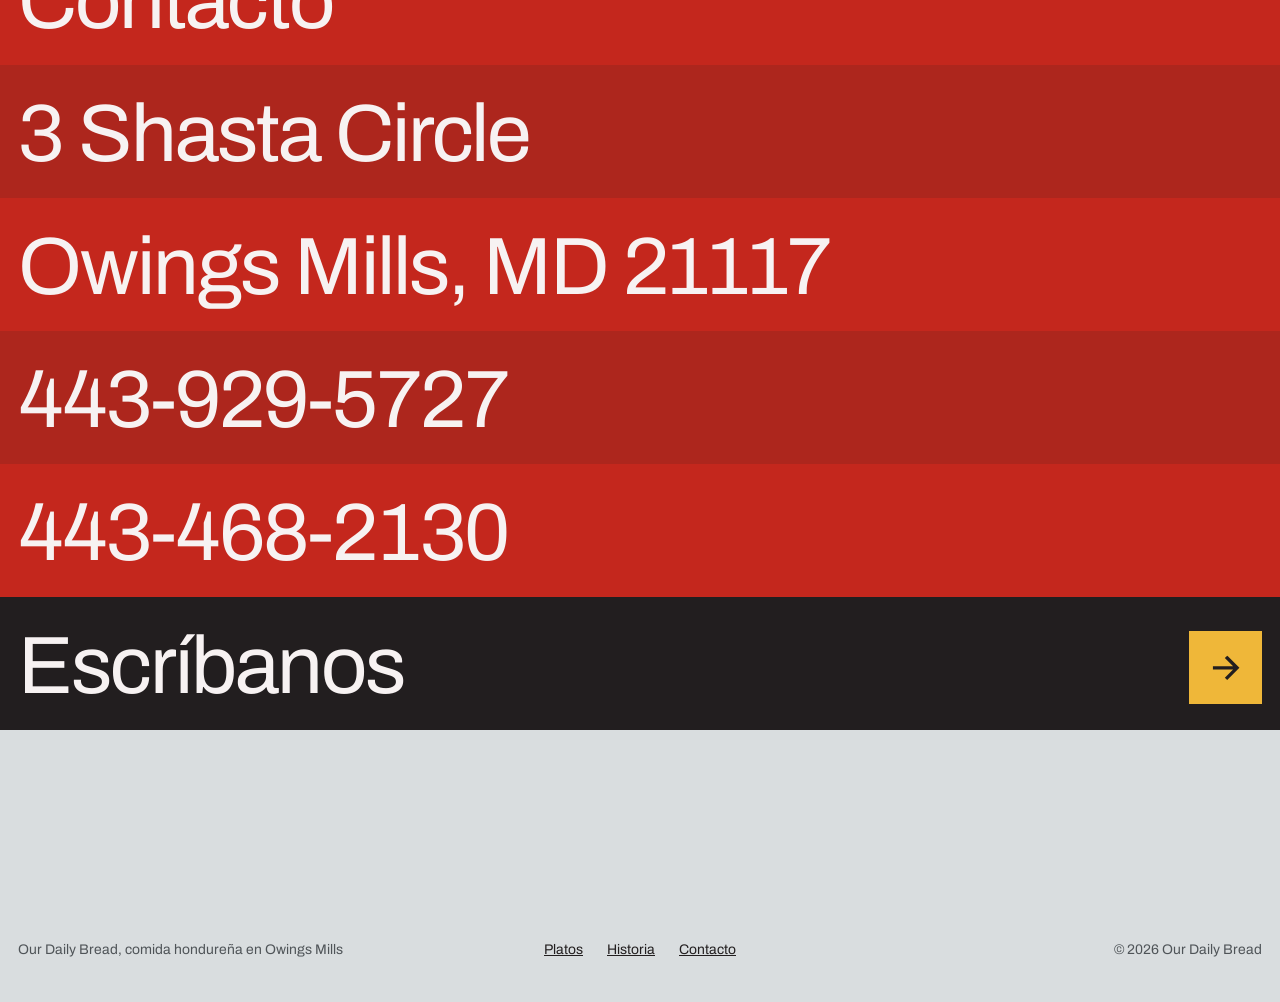
==== commit c3ed04d1: "Ensalada de pollo con sus fotos, y los comienzos del Chef Franklin en la historia Plato nuevo en las" ====
--- a/index.html
+++ b/index.html
@@ -61,6 +61,7 @@
       <img hidden src="assets/tenders-papas.jpg" width="1200" height="1600" alt="Chicken tenders fritos y sazonados sobre papas fritas cortadas a mano, en bandeja de cartón" loading="lazy" decoding="async">
     </div>
     <div class="layer" data-layer="baleadas"><img src="assets/baleadas.jpg" width="1200" height="1600" alt="Dos baleadas de tortilla de harina, doradas en la plancha y dobladas, sobre papel aluminio" loading="lazy" decoding="async"></div>
+    <div class="layer" data-layer="ensalada"><img src="assets/ensalada-pollo.jpg" width="1200" height="1600" alt="Ensalada de pollo para llevar: pechuga dorada en tiras sobre lechugas mixtas con aguacate, tomate cherry, pepino y cebolla, con aderezo aparte" loading="lazy" decoding="async"></div>
     <div class="layer" data-layer="historia">
       <video muted loop playsinline preload="none" poster="assets/pollo-chuco-armado-poster.jpg" width="576" height="1024" aria-hidden="true">
         <source src="assets/pollo-chuco-armado.mp4" type="video/mp4">
@@ -104,6 +105,7 @@
         <button class="tab" type="button" role="tab" id="tab-chuco" aria-selected="false" aria-controls="plato-chuco" data-plate="chuco" tabindex="-1">Pollo chuco</button>
         <button class="tab" type="button" role="tab" id="tab-tenders" aria-selected="false" aria-controls="plato-tenders" data-plate="tenders" tabindex="-1">Chicken tenders</button>
         <button class="tab" type="button" role="tab" id="tab-baleadas" aria-selected="false" aria-controls="plato-baleadas" data-plate="baleadas" tabindex="-1">Baleadas</button>
+        <button class="tab" type="button" role="tab" id="tab-ensalada" aria-selected="false" aria-controls="plato-ensalada" data-plate="ensalada" tabindex="-1">Ensalada de pollo</button>
       </div>
 
       <div class="plato" id="plato-pollo" role="tabpanel" aria-labelledby="tab-pollo" data-plate="pollo">
@@ -144,6 +146,14 @@
         <div class="cells">
           <a class="cell cell-ink" href="tel:+14439295727">Llamar para pedir</a>
           <a class="cell cell-tone" href="sms:+14439295727?&amp;body=Hola%2C%20Our%20Daily%20Bread.%20Quiero%20pedir%20baleadas." data-sms="baleadas">Pedir por mensaje</a>
+        </div>
+      </div>
+      <div class="plato" id="plato-ensalada" role="tabpanel" aria-labelledby="tab-ensalada" data-plate="ensalada">
+        <h3>Ensalada de pollo con aguacate</h3>
+        <p>Pechuga de pollo sazonada y dorada, en tiras, sobre lechugas mixtas con aguacate, tomate cherry, pepino y aros de cebolla. El aderezo de la casa va aparte.</p>
+        <div class="cells">
+          <a class="cell cell-ink" href="tel:+14439295727">Llamar para pedir</a>
+          <a class="cell cell-tone" href="sms:+14439295727?&amp;body=Hola%2C%20Our%20Daily%20Bread.%20Quiero%20pedir%20una%20ensalada%20de%20pollo." data-sms="una ensalada de pollo">Pedir por mensaje</a>
         </div>
       </div>
       <p class="nota small">Precios y lo que hay hoy: <a class="link nums" href="tel:+14439295727">443-929-5727</a> o <a class="link nums" href="tel:+14434682130">443-468-2130</a>.</p>
@@ -153,10 +163,18 @@
       <div class="carta">
         <h2 class="head" id="historia-titulo" data-reveal>Nuestra historia</h2>
         <p data-reveal style="--i:1">Siempre he tenido la convicción y la visión de emprender.</p>
-        <p data-reveal style="--i:2">Desde que salí de Honduras he tenido buenos mentores, y hoy me siento preparado para este reto: un proyecto con una gran visión a futuro.</p>
-        <p data-reveal style="--i:3">Aprovechamos los recursos primarios con un concepto sencillo: ofrecer productos de alta calidad, siempre frescos del día.</p>
-        <p data-reveal style="--i:4">Y siempre ayudando a la comunidad, convencido de que <span class="marca">solo el pueblo salva al pueblo</span>.</p>
-        <p class="firma" data-reveal style="--i:5"><strong>El fundador</strong><span>Our Daily Bread, Owings Mills, Maryland</span></p>
+        <p data-reveal style="--i:2">Empecé en la cocina desde abajo: lavando platos, cargando bandejas en la bodega, preparando la masa y cuidando el horno de pizza. Ahí aprendí el oficio, turno por turno.</p>
+        <div class="album">
+          <figure data-reveal style="--i:0"><img src="assets/historia-lavaplatos.jpg" width="900" height="627" alt="Franklin joven, con filipina blanca y guantes, en la estación de lavado de una cocina de restaurante" loading="lazy" decoding="async"><figcaption>En la estación de lavado.</figcaption></figure>
+          <figure data-reveal style="--i:1"><img src="assets/historia-bodega.jpg" width="900" height="657" alt="Franklin joven, con delantal blanco, cargando una bandeja gris en la bodega de la cocina" loading="lazy" decoding="async"><figcaption>Cargando bandejas en la bodega.</figcaption></figure>
+          <figure data-reveal style="--i:2"><img src="assets/historia-masa.jpg" width="815" height="560" alt="Franklin joven, sonriendo, preparando bolas de masa en una mesa de trabajo junto a la batidora" loading="lazy" decoding="async"><figcaption>Preparando la masa.</figcaption></figure>
+          <figure data-reveal style="--i:3"><img src="assets/historia-horno.jpg" width="900" height="660" alt="Franklin joven, con delantal, trabajando junto a los hornos de pizza de acero" loading="lazy" decoding="async"><figcaption>Junto al horno de pizza.</figcaption></figure>
+        </div>
+        <p data-reveal style="--i:1">Desde que salí de Honduras he tenido buenos mentores, y hoy me siento preparado para este reto: un proyecto con una gran visión a futuro.</p>
+        <p data-reveal style="--i:2">Aprovechamos los recursos primarios con un concepto sencillo: ofrecer productos de alta calidad, siempre frescos del día.</p>
+        <p data-reveal style="--i:3">Y siempre ayudando a la comunidad, convencido de que <span class="marca">solo el pueblo salva al pueblo</span>.</p>
+        <figure class="hoy" data-reveal style="--i:1"><img src="assets/historia-hoy.jpg" width="1200" height="891" alt="Franklin hoy, sonriendo con camiseta morada junto a otro hombre en una cafetería con ventanales" loading="lazy" decoding="async"><figcaption>Franklin, hoy.</figcaption></figure>
+        <p class="firma" data-reveal style="--i:2"><strong>Chef Franklin</strong><span>Fundador de Our Daily Bread, Owings Mills, Maryland</span></p>
       </div>
     </section>
   </div>
@@ -170,6 +188,7 @@
       <img class="fresco-foto settle" data-reveal style="--i:2" src="assets/pescado-cerca.jpg" width="1200" height="1600" alt="De cerca: rábano, limón, encurtido morado, chismol y tajadas junto al pescado frito" loading="lazy" decoding="async">
       <img class="fresco-foto settle" data-reveal style="--i:3" src="assets/tenders-canasta.jpg" width="1125" height="1500" alt="Chicken tenders recién salidos del aceite en la canasta de la freidora" loading="lazy" decoding="async">
       <img class="fresco-foto settle" data-reveal style="--i:4" src="assets/baleadas-plancha.jpg" width="780" height="1040" alt="Baleadas recién salidas de la plancha, junto a la sartén de frijoles refritos y la de huevo revuelto" loading="lazy" decoding="async">
+      <img class="fresco-foto settle" data-reveal style="--i:5" src="assets/ensalada-pollo-cerca.jpg" width="1200" height="1600" alt="Ensalada de pollo recién armada: aguacate en abanico, pollo dorado y el aderezo de la casa en su vasito" loading="lazy" decoding="async">
     </div>
 
     <div class="comanda" role="group" aria-label="Lo que lleva cada plato" data-reveal style="--i:1">
@@ -218,6 +237,15 @@
           <div class="fila" data-reveal style="--i:0"><dt>Tortilla</dt><dd>de harina, a la plancha</dd></div>
           <div class="fila" data-reveal style="--i:1"><dt>Adentro</dt><dd>frijoles refritos y queso</dd></div>
           <div class="fila" data-reveal style="--i:2"><dt>Con</dt><dd>huevo revuelto</dd></div>
+        </dl>
+      </div>
+      <div class="grupo">
+        <h3>Ensalada de pollo con aguacate</h3>
+        <dl>
+          <div class="fila" data-reveal style="--i:0"><dt>Pollo</dt><dd>pechuga dorada</dd></div>
+          <div class="fila" data-reveal style="--i:1"><dt>Base</dt><dd>lechugas mixtas</dd></div>
+          <div class="fila" data-reveal style="--i:2"><dt>Encima</dt><dd>aguacate y tomate</dd></div>
+          <div class="fila" data-reveal style="--i:3"><dt>Aparte</dt><dd>aderezo de la casa</dd></div>
         </dl>
       </div>
       <p class="total"><span>Cocinado hoy</span><span data-today="corto">del día</span></p>
--- a/assets/site.css
+++ b/assets/site.css
@@ -115,9 +115,15 @@
 
 /* la carta del fundador */
 .historia { background: var(--morado); color: var(--claro); --focus: var(--claro); padding-block: var(--section); }
-.carta { max-width: 520px; }
+.carta > h2, .carta > p { max-width: 520px; }
 .carta h2 { margin-bottom: 40px; }
 .carta p + p { margin-top: 1.1em; }
+/* las fotos de los comienzos del chef, como las copias impresas que guardó: borde de papel, sin sombra */
+.album { margin-block: 44px; display: grid; grid-template-columns: 1fr 1fr; gap: 28px var(--gutter); }
+.album img, .hoy img { width: 100%; height: auto; padding: 6px; background: var(--claro); }
+.album img { aspect-ratio: 4 / 3; object-fit: cover; }
+.album figcaption, .hoy figcaption { margin-top: 10px; font-size: var(--step-small); }
+.carta .hoy { margin-top: 44px; }
 .marca { background: var(--amarillo); color: var(--ink); padding: 0.06em 0.24em; box-decoration-break: clone; -webkit-box-decoration-break: clone; }
 .carta .firma { margin-top: 44px; }
 .firma strong { display: block; font-size: var(--step-lead); font-weight: 400; letter-spacing: -0.01em; }
@@ -195,6 +201,8 @@
   .cells { grid-template-columns: 1fr; padding-top: 32px; }
   .cell { min-height: 60px; }
   .historia { padding-block: 88px; }
+  .album { margin-block: 32px; gap: 20px 12px; }
+  .album img, .hoy img { padding: 4px; }
   .fresco { padding-block: 88px; }
   .fresco-text, .comanda { grid-column: 1 / -1; }
   .fresco-foto { margin-top: 36px; }
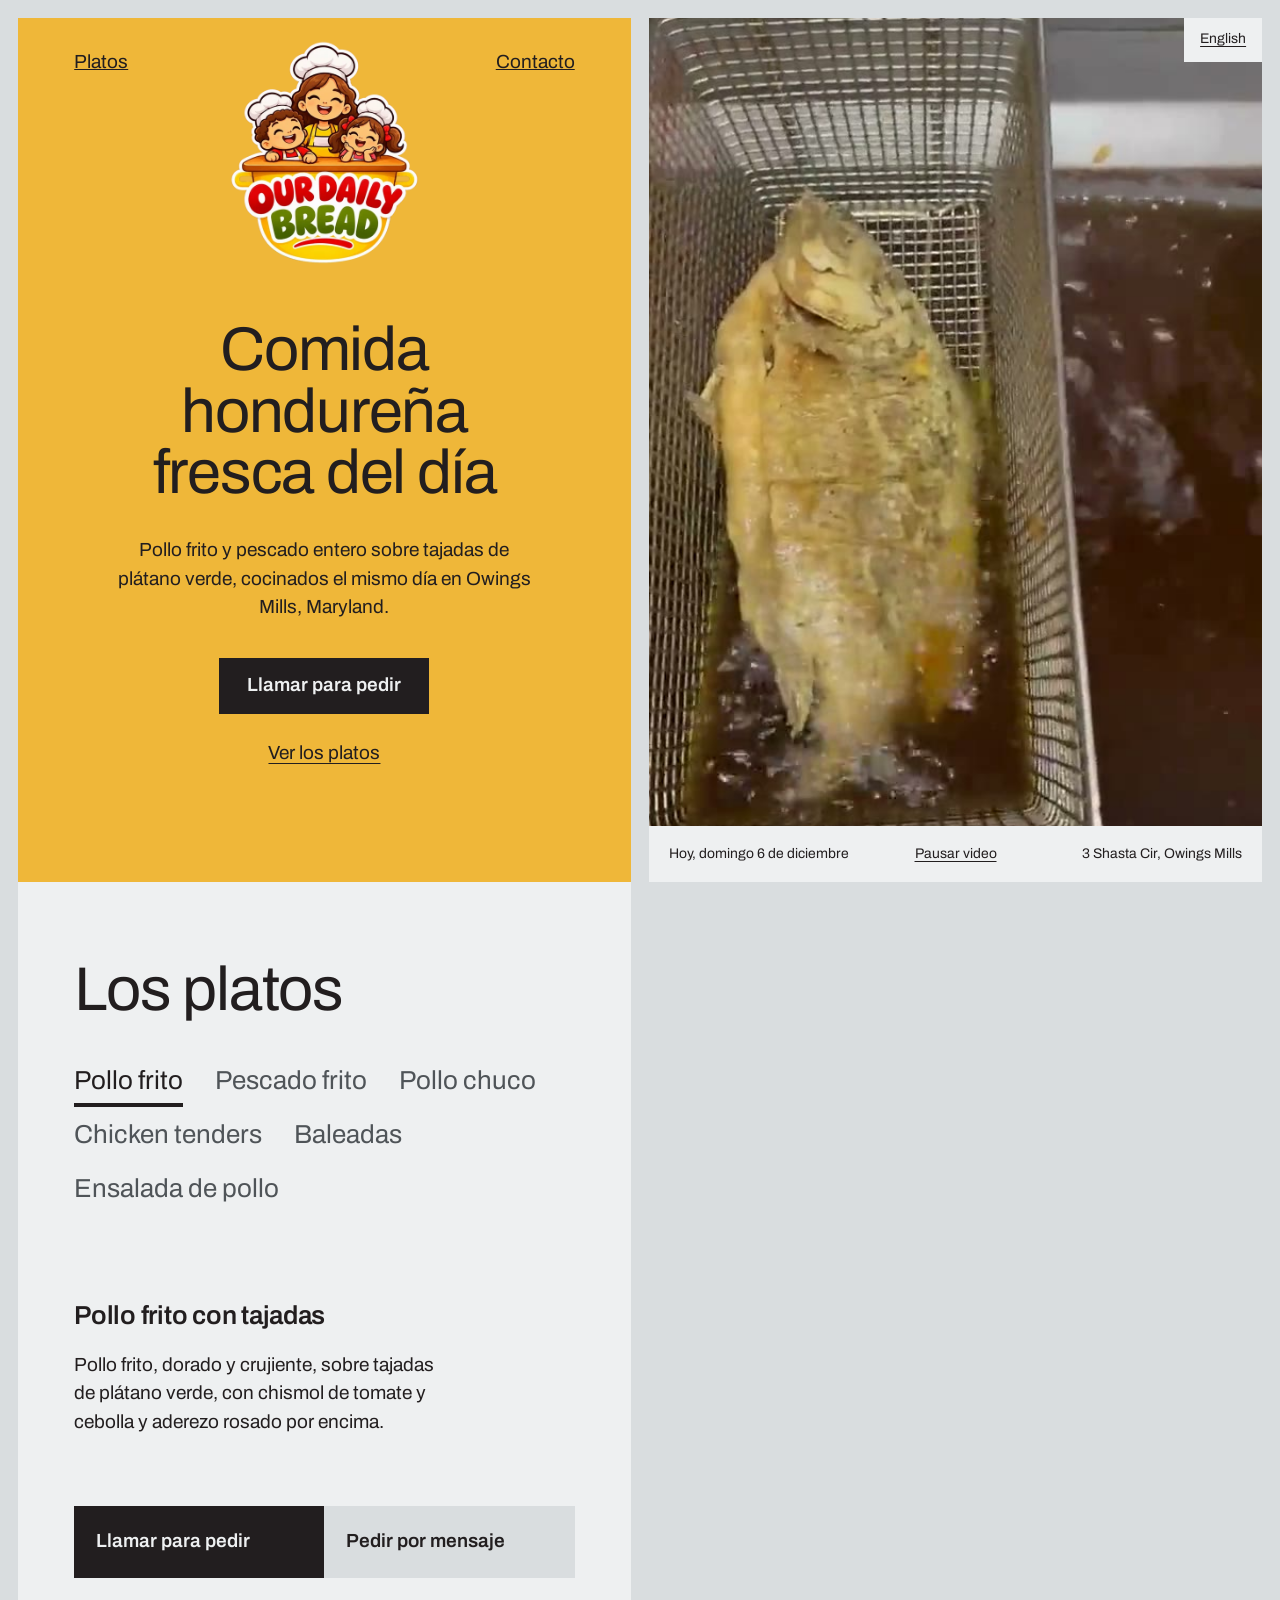
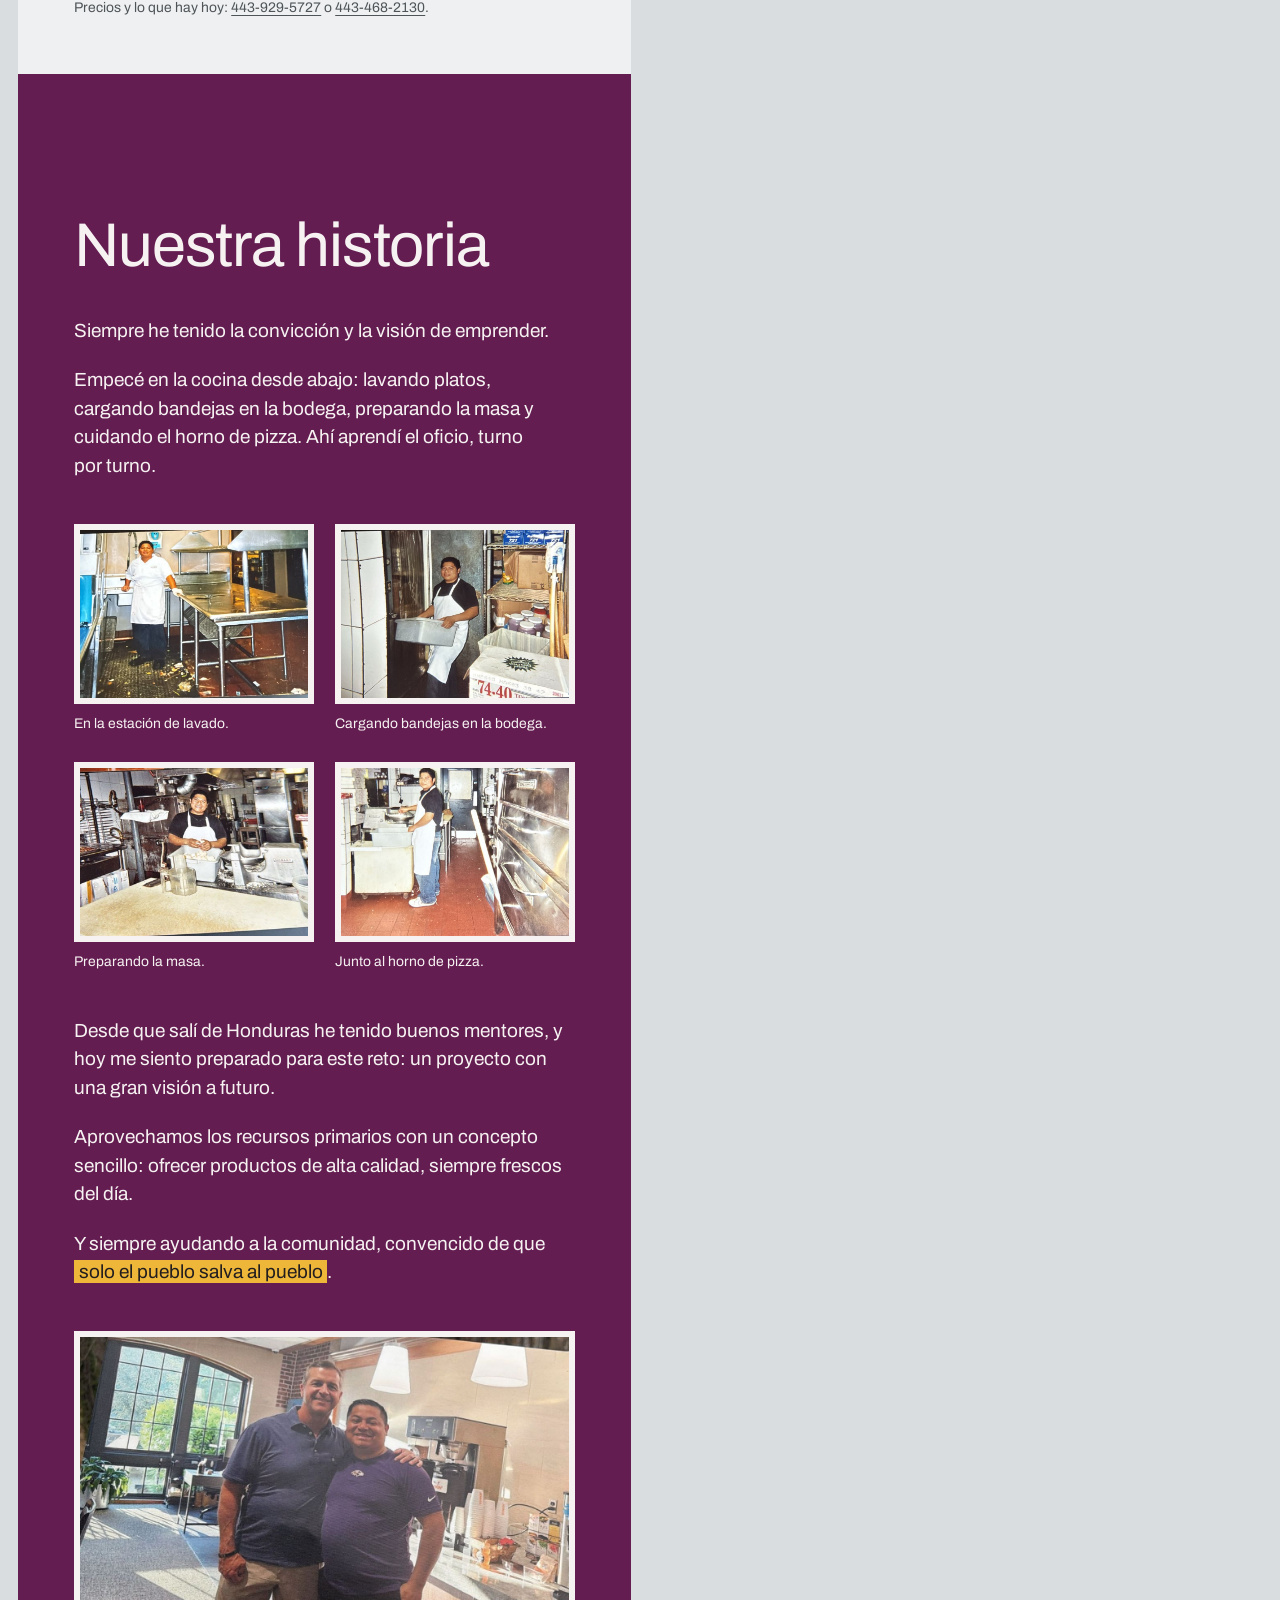
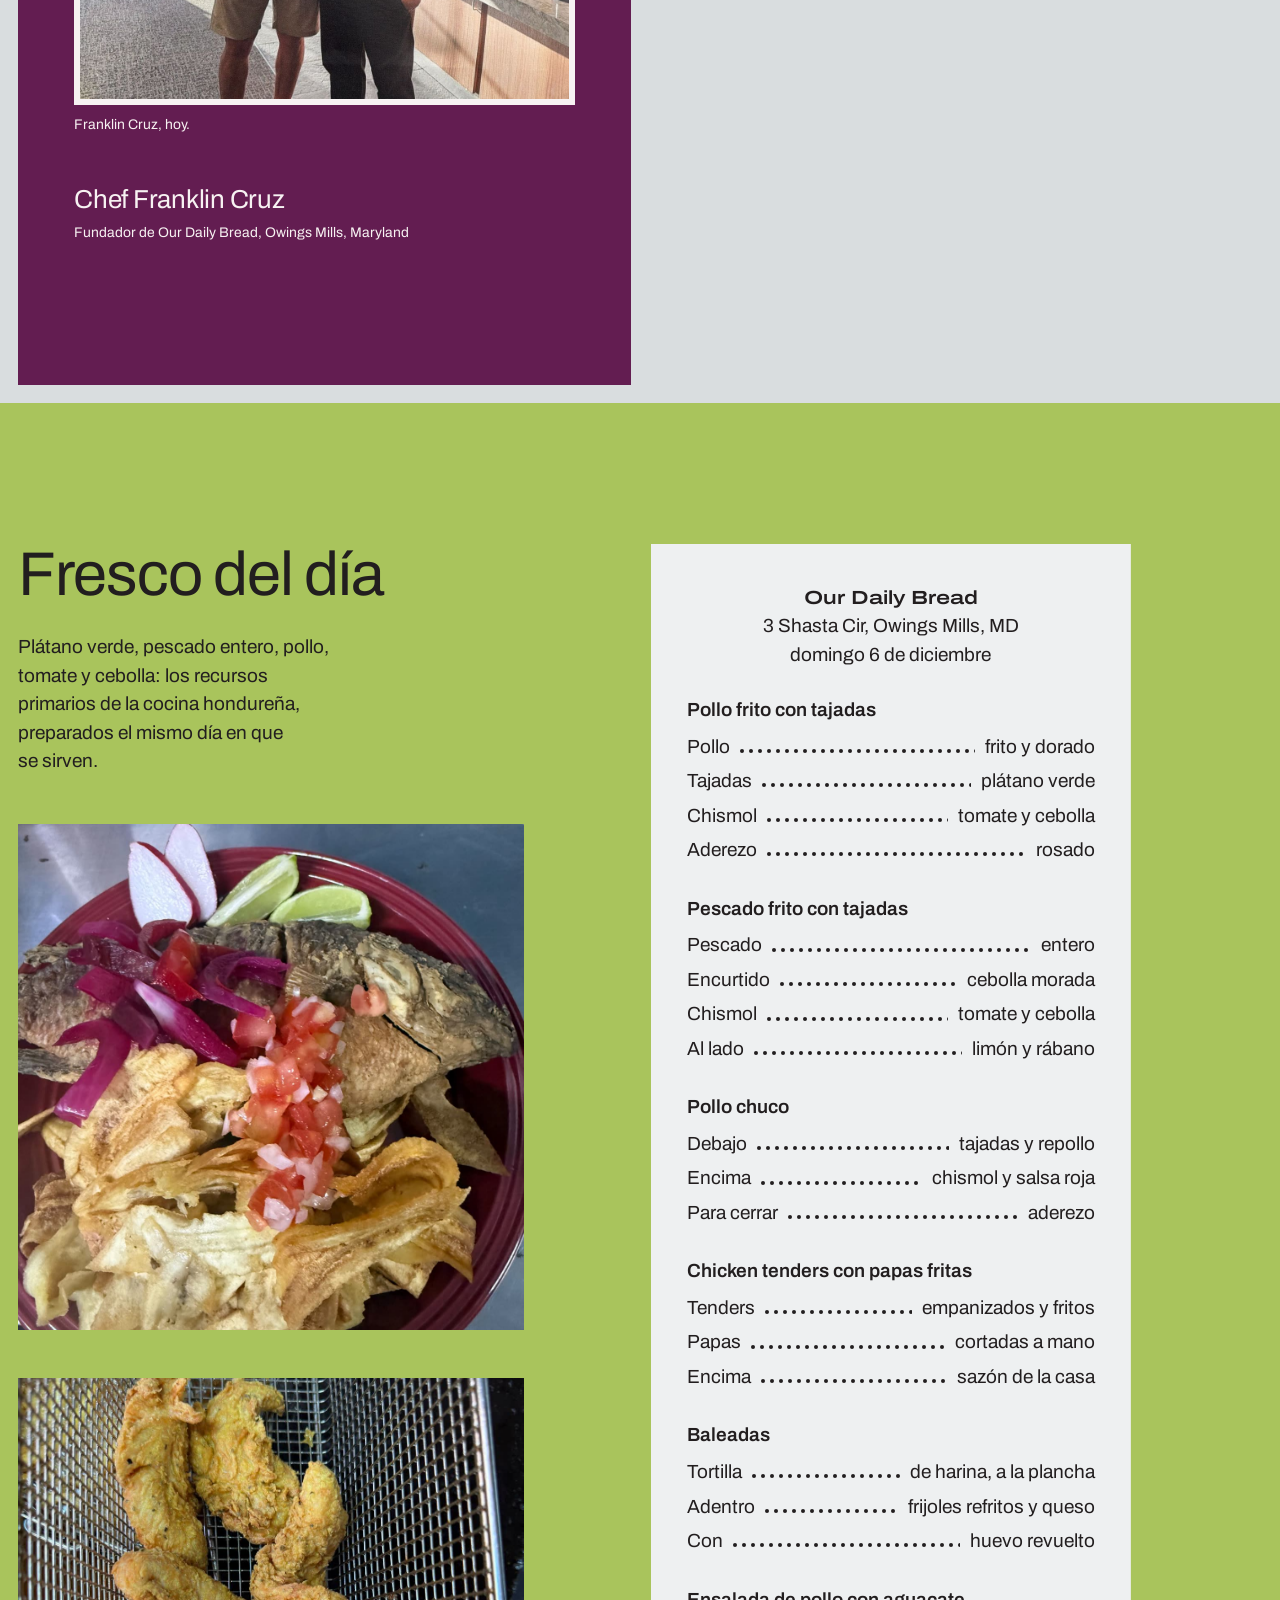
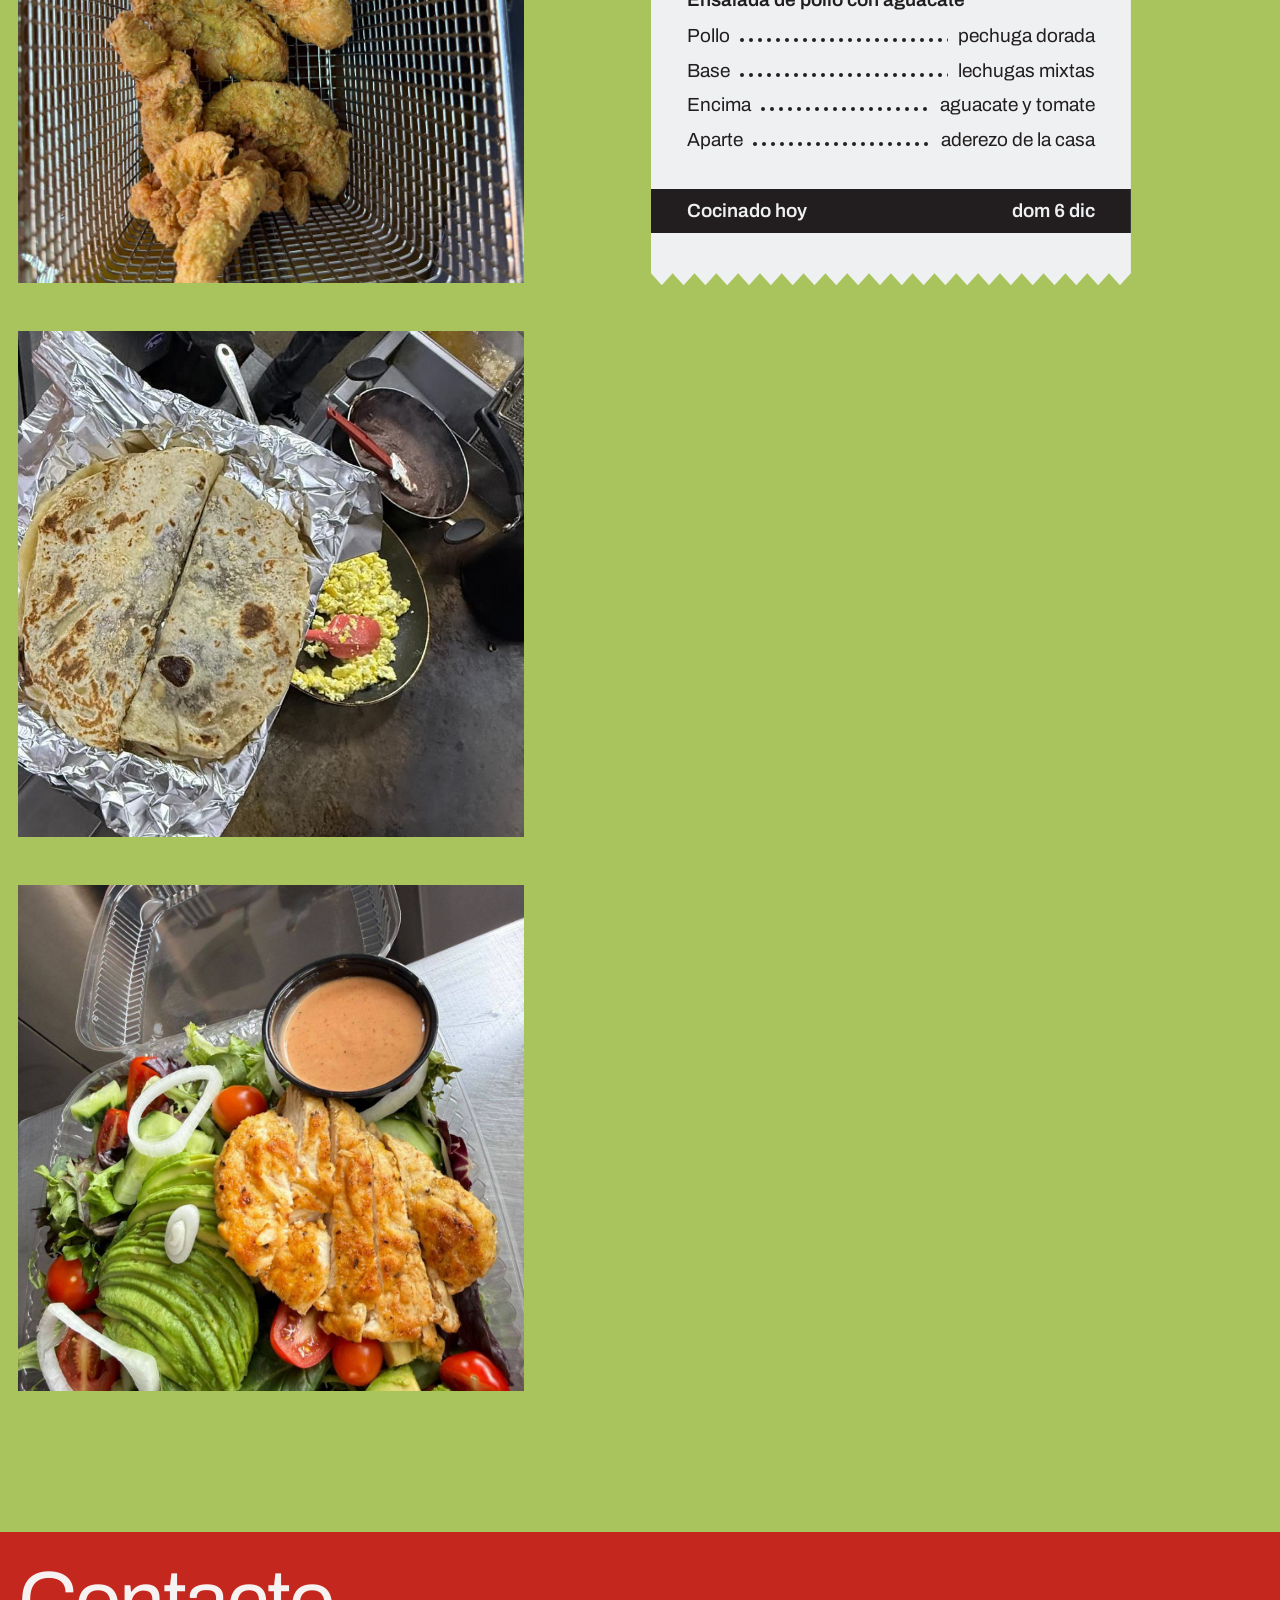
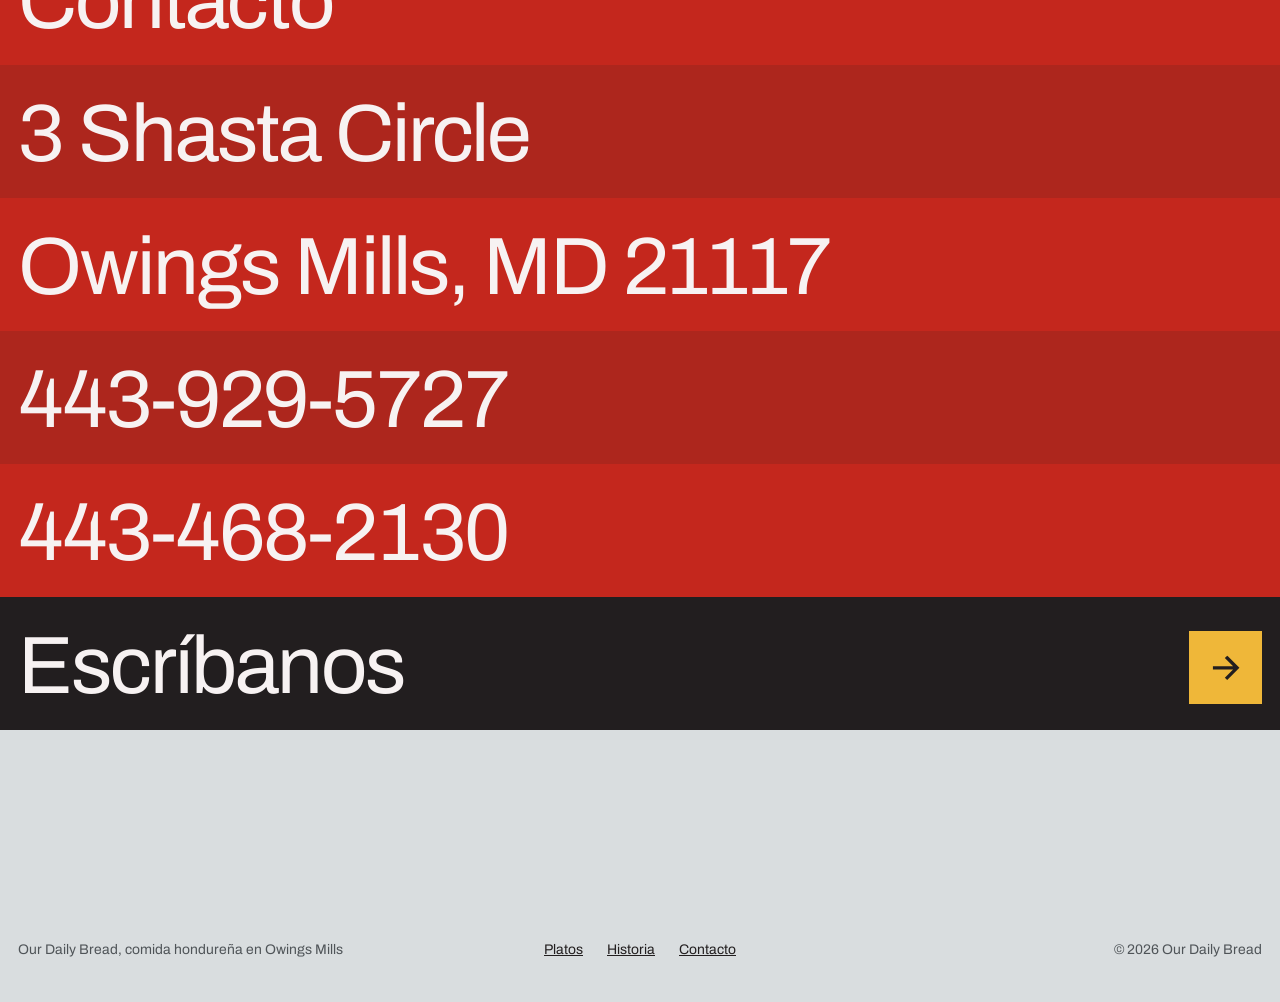
==== commit 759bf9c8: "Nombre completo del chef: Chef Franklin Cruz" ====
--- a/index.html
+++ b/index.html
@@ -165,16 +165,16 @@
         <p data-reveal style="--i:1">Siempre he tenido la convicción y la visión de emprender.</p>
         <p data-reveal style="--i:2">Empecé en la cocina desde abajo: lavando platos, cargando bandejas en la bodega, preparando la masa y cuidando el horno de pizza. Ahí aprendí el oficio, turno por turno.</p>
         <div class="album">
-          <figure data-reveal style="--i:0"><img src="assets/historia-lavaplatos.jpg" width="900" height="627" alt="Franklin joven, con filipina blanca y guantes, en la estación de lavado de una cocina de restaurante" loading="lazy" decoding="async"><figcaption>En la estación de lavado.</figcaption></figure>
-          <figure data-reveal style="--i:1"><img src="assets/historia-bodega.jpg" width="900" height="657" alt="Franklin joven, con delantal blanco, cargando una bandeja gris en la bodega de la cocina" loading="lazy" decoding="async"><figcaption>Cargando bandejas en la bodega.</figcaption></figure>
-          <figure data-reveal style="--i:2"><img src="assets/historia-masa.jpg" width="815" height="560" alt="Franklin joven, sonriendo, preparando bolas de masa en una mesa de trabajo junto a la batidora" loading="lazy" decoding="async"><figcaption>Preparando la masa.</figcaption></figure>
-          <figure data-reveal style="--i:3"><img src="assets/historia-horno.jpg" width="900" height="660" alt="Franklin joven, con delantal, trabajando junto a los hornos de pizza de acero" loading="lazy" decoding="async"><figcaption>Junto al horno de pizza.</figcaption></figure>
+          <figure data-reveal style="--i:0"><img src="assets/historia-lavaplatos.jpg" width="900" height="627" alt="Franklin Cruz joven, con filipina blanca y guantes, en la estación de lavado de una cocina de restaurante" loading="lazy" decoding="async"><figcaption>En la estación de lavado.</figcaption></figure>
+          <figure data-reveal style="--i:1"><img src="assets/historia-bodega.jpg" width="900" height="657" alt="Franklin Cruz joven, con delantal blanco, cargando una bandeja gris en la bodega de la cocina" loading="lazy" decoding="async"><figcaption>Cargando bandejas en la bodega.</figcaption></figure>
+          <figure data-reveal style="--i:2"><img src="assets/historia-masa.jpg" width="815" height="560" alt="Franklin Cruz joven, sonriendo, preparando bolas de masa en una mesa de trabajo junto a la batidora" loading="lazy" decoding="async"><figcaption>Preparando la masa.</figcaption></figure>
+          <figure data-reveal style="--i:3"><img src="assets/historia-horno.jpg" width="900" height="660" alt="Franklin Cruz joven, con delantal, trabajando junto a los hornos de pizza de acero" loading="lazy" decoding="async"><figcaption>Junto al horno de pizza.</figcaption></figure>
         </div>
         <p data-reveal style="--i:1">Desde que salí de Honduras he tenido buenos mentores, y hoy me siento preparado para este reto: un proyecto con una gran visión a futuro.</p>
         <p data-reveal style="--i:2">Aprovechamos los recursos primarios con un concepto sencillo: ofrecer productos de alta calidad, siempre frescos del día.</p>
         <p data-reveal style="--i:3">Y siempre ayudando a la comunidad, convencido de que <span class="marca">solo el pueblo salva al pueblo</span>.</p>
-        <figure class="hoy" data-reveal style="--i:1"><img src="assets/historia-hoy.jpg" width="1200" height="891" alt="Franklin hoy, sonriendo con camiseta morada junto a otro hombre en una cafetería con ventanales" loading="lazy" decoding="async"><figcaption>Franklin, hoy.</figcaption></figure>
-        <p class="firma" data-reveal style="--i:2"><strong>Chef Franklin</strong><span>Fundador de Our Daily Bread, Owings Mills, Maryland</span></p>
+        <figure class="hoy" data-reveal style="--i:1"><img src="assets/historia-hoy.jpg" width="1200" height="891" alt="Franklin Cruz hoy, sonriendo con camiseta morada junto a otro hombre en una cafetería con ventanales" loading="lazy" decoding="async"><figcaption>Franklin Cruz, hoy.</figcaption></figure>
+        <p class="firma" data-reveal style="--i:2"><strong>Chef Franklin Cruz</strong><span>Fundador de Our Daily Bread, Owings Mills, Maryland</span></p>
       </div>
     </section>
   </div>
